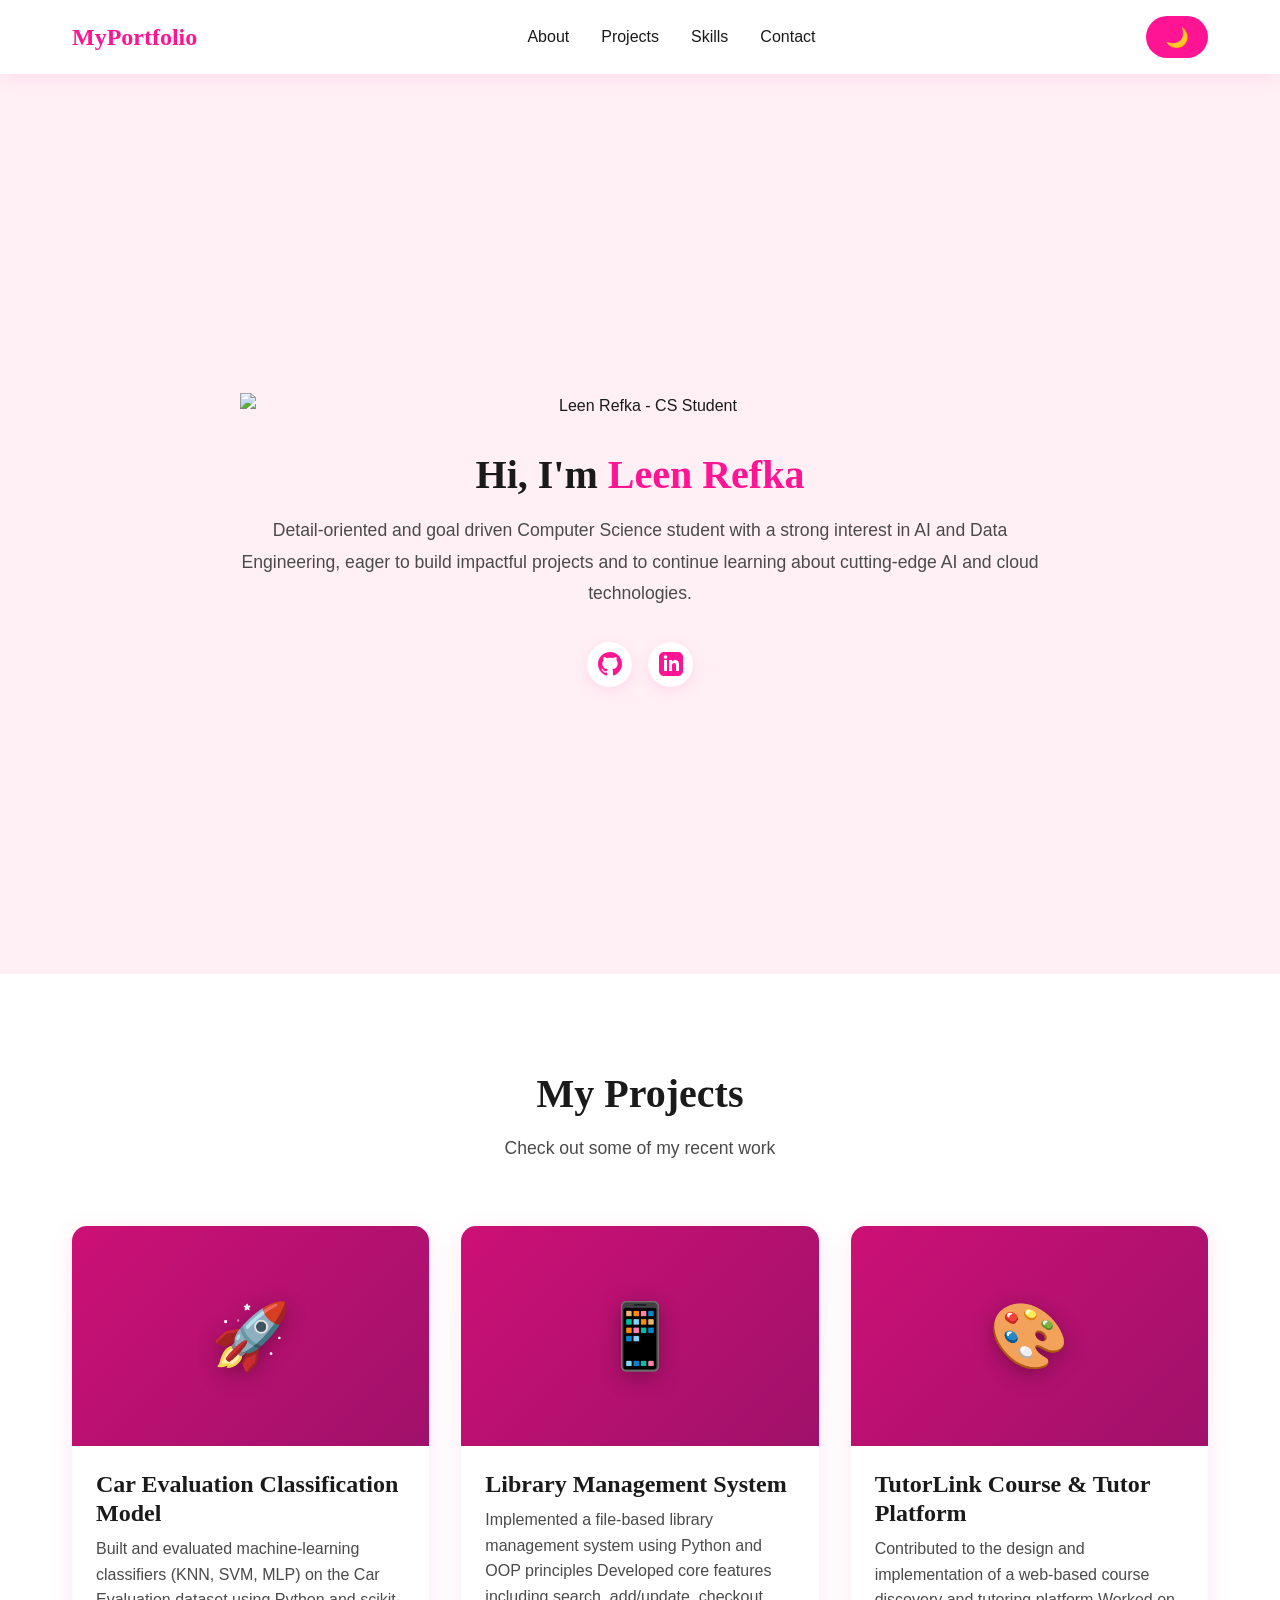
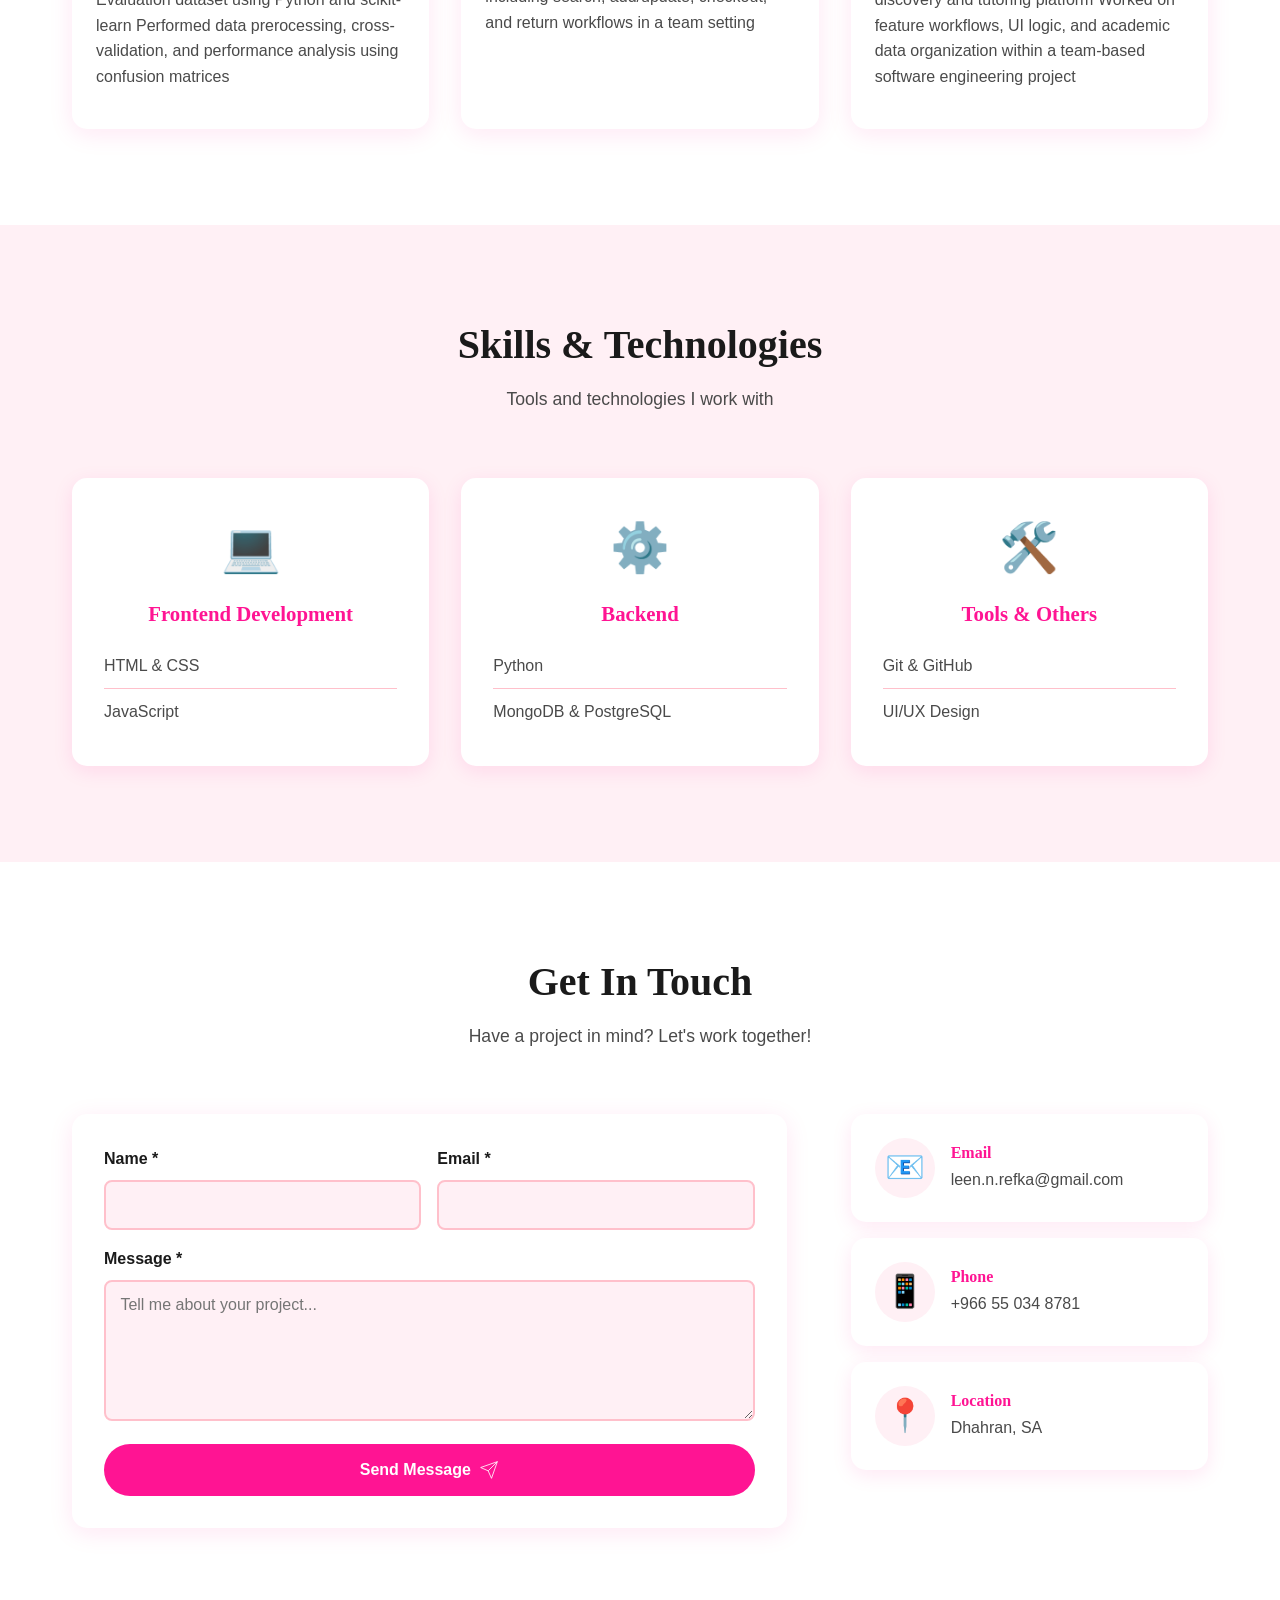
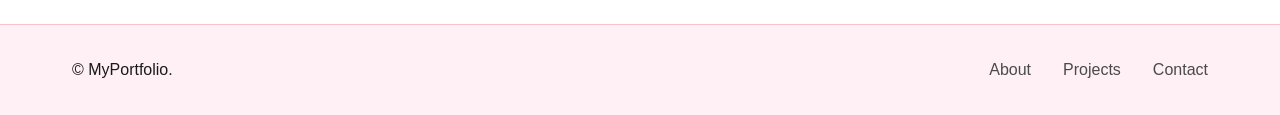
==== index.html @ e0dce0b4 "done" ====
<!DOCTYPE html>
<html lang="en">
<head>
    <meta charset="UTF-8">
    <meta name="viewport" content="width=device-width, initial-scale=1.0">
    <meta name="description" content="Professional Portfolio - Web Developer">
    <meta name="author" content="Your Name">
    <title>My Portfolio | Web Developer</title>
    <link rel="stylesheet" href="css/styles.css">
</head>
<body>
    <!-- Navigation Bar -->
    <nav class="navbar">
        <div class="container">
            <div class="logo">
                <a href="#home">MyPortfolio</a>
            </div>
            <ul class="nav-menu">
                <li><a href="#about" class="nav-link">About</a></li>
                <li><a href="#projects" class="nav-link">Projects</a></li>
                <li><a href="#skills" class="nav-link">Skills</a></li>
                <li><a href="#contact" class="nav-link">Contact</a></li>
            </ul>
            <button class="theme-toggle" id="themeToggle" aria-label="Toggle theme">
                <span class="theme-icon">🌙</span>
            </button>
        </div>
    </nav>

    <!-- About Me Section -->
    <section id="about" class="about-section">
        <div class="container">
            <div class="about-content">
                <div class="profile-image">
                    <img src="assets/images/profile.jpg" alt="Leen Refka - CS Student">
                </div>

                <h1 class="tagline">Hi, I'm <span class="highlight">Leen Refka</span></h1>
                <p class="intro">
                    Detail-oriented and goal driven Computer Science student with a strong interest in AI and Data
                    Engineering, eager to build impactful projects and to continue learning about cutting-edge AI
                    and cloud technologies. 
                </p>
                <div class="social-links">
                    <a href="#" class="social-icon" aria-label="GitHub">
                        <svg width="24" height="24" viewBox="0 0 24 24" fill="currentColor">
                            <path d="M12 0c-6.626 0-12 5.373-12 12 0 5.302 3.438 9.8 8.207 11.387.599.111.793-.261.793-.577v-2.234c-3.338.726-4.033-1.416-4.033-1.416-.546-1.387-1.333-1.756-1.333-1.756-1.089-.745.083-.729.083-.729 1.205.084 1.839 1.237 1.839 1.237 1.07 1.834 2.807 1.304 3.492.997.107-.775.418-1.305.762-1.604-2.665-.305-5.467-1.334-5.467-5.931 0-1.311.469-2.381 1.236-3.221-.124-.303-.535-1.524.117-3.176 0 0 1.008-.322 3.301 1.23.957-.266 1.983-.399 3.003-.404 1.02.005 2.047.138 3.006.404 2.291-1.552 3.297-1.23 3.297-1.23.653 1.653.242 2.874.118 3.176.77.84 1.235 1.911 1.235 3.221 0 4.609-2.807 5.624-5.479 5.921.43.372.823 1.102.823 2.222v3.293c0 .319.192.694.801.576 4.765-1.589 8.199-6.086 8.199-11.386 0-6.627-5.373-12-12-12z"/>
                        </svg>
                    </a>
                    <a href="#" class="social-icon" aria-label="LinkedIn">
                        <svg width="24" height="24" viewBox="0 0 24 24" fill="currentColor">
                            <path d="M19 0h-14c-2.761 0-5 2.239-5 5v14c0 2.761 2.239 5 5 5h14c2.762 0 5-2.239 5-5v-14c0-2.761-2.238-5-5-5zm-11 19h-3v-11h3v11zm-1.5-12.268c-.966 0-1.75-.79-1.75-1.764s.784-1.764 1.75-1.764 1.75.79 1.75 1.764-.783 1.764-1.75 1.764zm13.5 12.268h-3v-5.604c0-3.368-4-3.113-4 0v5.604h-3v-11h3v1.765c1.396-2.586 7-2.777 7 2.476v6.759z"/>
                        </svg>
                    </a>
                </div>
            </div>
        </div>
    </section>

    <!-- Projects Section -->
    <section id="projects" class="projects-section">
        <div class="container">
            <h2 class="section-title">My Projects</h2>
            <p class="section-subtitle">Check out some of my recent work</p>
            
            <div class="projects-grid">
                <!-- Project Card 1 -->
                <div class="project-card">
                    <div class="project-image">
                        <div class="image-overlay">
                            <span class="project-icon">🚀</span>
                        </div>
                    </div>
                    <div class="project-content">
                        <h3 class="project-title">Car Evaluation Classification Model</h3>
                        <p class="project-description">
                        Built and evaluated machine-learning classifiers (KNN, SVM, MLP) on the Car Evaluation dataset using Python 
                        and scikit-learn Performed data prerocessing, cross-validation, and performance analysis using confusion matrices                        </p>
                        
                    </div>
                </div>

                <!-- Project Card 2 -->
                <div class="project-card">
                    <div class="project-image">
                        <div class="image-overlay">
                            <span class="project-icon">📱</span>
                        </div>
                    </div>
                    <div class="project-content">
                        <h3 class="project-title">Library Management System </h3>
                        <p class="project-description">
                            Implemented a file-based library management system using Python and OOP principles
                            Developed core features including search, add/update, checkout, and return workflows in a team setting
                        </p>
                    
                    </div>
                </div>

                <!-- Project Card 3 -->
                <div class="project-card">
                    <div class="project-image">
                        <div class="image-overlay">
                            <span class="project-icon">🎨</span>
                        </div>
                    </div>
                    <div class="project-content">
                        <h3 class="project-title">TutorLink Course & Tutor Platform </h3>
                        <p class="project-description">
                        Contributed to the design and implementation of a web-based course discovery and tutoring platform
                        Worked on feature workflows, UI logic, and academic data organization within a team-based software engineering
                        project                        </p>
                    </div>
                </div>
            </div>
        </div>
    </section>

    <!-- Skills Section -->
    <section id="skills" class="skills-section">
        <div class="container">
            <h2 class="section-title">Skills & Technologies</h2>
            <p class="section-subtitle">Tools and technologies I work with</p>
            
            <div class="skills-grid">
                <div class="skill-category">
                    <div class="skill-icon">💻</div>
                    <h3>Frontend Development</h3>
                    <ul class="skill-list">
                        <li>HTML & CSS</li>
                        <li>JavaScript </li>
                    </ul>
                </div>

                <div class="skill-category">
                    <div class="skill-icon">⚙️</div>
                    <h3>Backend</h3>
                    <ul class="skill-list">
                        <li>Python</li>
                        <li>MongoDB & PostgreSQL</li>
                    </ul>
                </div>

                <div class="skill-category">
                    <div class="skill-icon">🛠️</div>
                    <h3>Tools & Others</h3>
                    <ul class="skill-list">
                        <li>Git & GitHub</li>
                        <li>UI/UX Design</li>
                    </ul>
                </div>
            </div>
        </div>
    </section>

    <!-- Contact Section -->
    <section id="contact" class="contact-section">
        <div class="container">
            <h2 class="section-title">Get In Touch</h2>
            <p class="section-subtitle">Have a project in mind? Let's work together!</p>
            
            <div class="contact-content">
                <form class="contact-form" id="contactForm">
                    <div class="form-row">
                        <div class="form-group">
                            <label for="name">Name *</label>
                            <input 
                                type="text" 
                                id="name" 
                                name="name" 
                                required 
                            >
                        </div>

                        <div class="form-group">
                            <label for="email">Email *</label>
                            <input 
                                type="email" 
                                id="email" 
                                name="email" 
                                required 
                            >
                        </div>
                    </div>

                    <div class="form-group">
                        <label for="message">Message *</label>
                        <textarea 
                            id="message" 
                            name="message" 
                            required 
                            rows="6"
                            placeholder="Tell me about your project..."
                        ></textarea>
                    </div>

                    <button type="submit" class="submit-btn">
                        <span>Send Message</span>
                        <svg width="20" height="20" viewBox="0 0 24 24" fill="none" stroke="currentColor">
                            <line x1="22" y1="2" x2="11" y2="13"></line>
                            <polygon points="22 2 15 22 11 13 2 9 22 2"></polygon>
                        </svg>
                    </button>
                    
                    <div class="form-message" id="formMessage"></div>
                </form>

                <div class="contact-info">
                    <div class="info-item">
                        <div class="info-icon">📧</div>
                        <div class="info-content">
                            <h4>Email</h4>
                            <p>leen.n.refka@gmail.com</p>
                        </div>
                    </div>
                    <div class="info-item">
                        <div class="info-icon">📱</div>
                        <div class="info-content">
                            <h4>Phone</h4>
                            <p>+966 55 034 8781</p>
                        </div>
                    </div>
                    <div class="info-item">
                        <div class="info-icon">📍</div>
                        <div class="info-content">
                            <h4>Location</h4>
                            <p>Dhahran, SA</p>
                        </div>
                    </div>
                </div>
            </div>
        </div>
    </section>

    <!-- Footer -->
    <footer class="footer">
        <div class="container">
            <div class="footer-content">
                <p>&copy;  MyPortfolio.</p>
                <div class="footer-links">
                    <a href="#about">About</a>
                    <a href="#projects">Projects</a>
                    <a href="#contact">Contact</a>
                </div>
            </div>
        </div>
    </footer>

    <script src="js/script.js"></script>
</body>
</html>
---- css/styles.css ----
/* =========================
   CSS VARIABLES (PINK & BLACK THEME)
   ========================= */
:root {
    /* Light Theme Colors */
    --bg-primary: #ffffff;
    --bg-secondary: #fff0f5;
    --bg-card: #ffffff;
    --text-primary: #1a1a1a;
    --text-secondary: #4a4a4a;
    --accent: #ff1493;
    --accent-hover: #ff69b4;
    --accent-light: #ffb6d9;
    --border: #ffc0cb;
    --shadow: rgba(255, 20, 147, 0.1);
    --shadow-hover: rgba(255, 20, 147, 0.2);
    
    /* Layout */
    --max-width: 1200px;
    --spacing-xs: 0.5rem;
    --spacing-sm: 1rem;
    --spacing-md: 2rem;
    --spacing-lg: 4rem;
    --spacing-xl: 6rem;
    
    /* Typography */
    --font-body: -apple-system, BlinkMacSystemFont, 'Segoe UI', Roboto, Oxygen, Ubuntu, Cantarell, sans-serif;
    --font-heading: 'Georgia', serif;
}

[data-theme="dark"] {
    /* Dark Theme Colors */
    --bg-primary: #0a0a0a;
    --bg-secondary: #1a1a1a;
    --bg-card: #1f1f1f;
    --text-primary: #ffffff;
    --text-secondary: #ffc0cb;
    --accent: #ff69b4;
    --accent-hover: #ff1493;
    --accent-light: #ff69b4;
    --border: #ff1493;
    --shadow: rgba(255, 105, 180, 0.2);
    --shadow-hover: rgba(255, 105, 180, 0.3);
}

/* =========================
   RESET & BASE STYLES
   ========================= */
*, *::before, *::after {
    margin: 0;
    padding: 0;
    box-sizing: border-box;
}

html {
    scroll-behavior: smooth;
    font-size: 16px;
}

body {
    font-family: var(--font-body);
    line-height: 1.6;
    color: var(--text-primary);
    background-color: var(--bg-primary);
    transition: background-color 0.3s ease, color 0.3s ease;
    overflow-x: hidden;
}

h1, h2, h3, h4, h5, h6 {
    font-family: var(--font-heading);
    line-height: 1.2;
    margin-bottom: var(--spacing-sm);
}

a {
    text-decoration: none;
    color: inherit;
    transition: color 0.3s ease;
}

img {
    max-width: 100%;
    height: auto;
    display: block;
}

ul {
    list-style: none;
}

button {
    cursor: pointer;
    border: none;
    outline: none;
    font-family: inherit;
}

/* =========================
   UTILITY CLASSES
   ========================= */
.container {
    max-width: var(--max-width);
    margin: 0 auto;
    padding: 0 var(--spacing-md);
}

.highlight {
    color: var(--accent);
    position: relative;
    display: inline-block;
}

/* =========================
   NAVIGATION BAR
   ========================= */
.navbar {
    background: var(--bg-card);
    padding: 1rem 0;
    position: sticky;
    top: 0;
    z-index: 1000;
    box-shadow: 0 2px 20px var(--shadow);
    transition: all 0.3s ease;
}

.navbar .container {
    display: flex;
    justify-content: space-between;
    align-items: center;
}

.logo a {
    font-size: 1.5rem;
    font-weight: bold;
    color: var(--accent);
    font-family: var(--font-heading);
}

.nav-menu {
    display: flex;
    gap: var(--spacing-md);
    align-items: center;
}

.nav-link {
    color: var(--text-primary);
    font-weight: 500;
    position: relative;
    padding: 0.5rem 0;
}

.nav-link::after {
    content: '';
    position: absolute;
    bottom: 0;
    left: 0;
    width: 0;
    height: 2px;
    background: var(--accent);
    transition: width 0.3s ease;
}

.nav-link:hover::after,
.nav-link:focus::after {
    width: 100%;
}

.theme-toggle {
    background: var(--accent);
    color: white;
    border: none;
    padding: 0.6rem 1.2rem;
    border-radius: 50px;
    font-size: 1rem;
    transition: all 0.3s ease;
    display: flex;
    align-items: center;
    gap: 0.5rem;
}

.theme-toggle:hover {
    background: var(--accent-hover);
    transform: scale(1.05);
}

.theme-icon {
    font-size: 1.2rem;
}

/* =========================
   ABOUT SECTION
   ========================= */
.about-section {
    background: var(--bg-secondary);
    padding: var(--spacing-xl) 0;
    min-height: 100vh;
    display: flex;
    align-items: center;
}

.about-content {
    text-align: center;
    max-width: 800px;
    margin: 0 auto;
}


.profile-image {
    margin: var(--spacing-md) auto;
}

.image-placeholder {
    width: 180px;
    height: 180px;
    border-radius: 50%;
    background: linear-gradient(135deg, #ff1493 0%, #ff69b4 100%);
    display: flex;
    align-items: center;
    justify-content: center;
    font-size: 5rem;
    color: white;
    margin: 0 auto;
    box-shadow: 0 10px 40px var(--shadow);
    transition: transform 0.3s ease;
}

.image-placeholder:hover {
    transform: scale(1.05) rotate(5deg);
}

.tagline {
    font-size: 2.5rem;
    margin-bottom: var(--spacing-sm);
}

.intro {
    font-size: 1.1rem;
    color: var(--text-secondary);
    line-height: 1.8;
    margin-bottom: var(--spacing-md);
}

.social-links {
    display: flex;
    gap: var(--spacing-sm);
    justify-content: center;
    margin-top: var(--spacing-md);
}

.social-icon {
    width: 45px;
    height: 45px;
    border-radius: 50%;
    background: var(--bg-card);
    display: flex;
    align-items: center;
    justify-content: center;
    color: var(--accent);
    transition: all 0.3s ease;
    box-shadow: 0 4px 15px var(--shadow);
}

.social-icon:hover {
    background: var(--accent);
    color: white;
    transform: translateY(-5px);
    box-shadow: 0 8px 25px var(--shadow-hover);
}

/* =========================
   PROJECTS SECTION
   ========================= */
.projects-section {
    padding: var(--spacing-xl) 0;
    background: var(--bg-primary);
}

.section-title {
    font-size: 2.5rem;
    text-align: center;
    margin-bottom: var(--spacing-sm);
    color: var(--text-primary);
}

.section-subtitle {
    text-align: center;
    color: var(--text-secondary);
    margin-bottom: var(--spacing-lg);
    font-size: 1.1rem;
}

.projects-grid {
    display: grid;
    grid-template-columns: repeat(auto-fit, minmax(320px, 1fr));
    gap: var(--spacing-md);
    margin-top: var(--spacing-md);
}

.project-card {
    background: var(--bg-card);
    border-radius: 15px;
    overflow: hidden;
    box-shadow: 0 5px 25px var(--shadow);
    transition: all 0.3s ease;
}

.project-card:hover {
    transform: translateY(-10px);
    box-shadow: 0 15px 40px var(--shadow-hover);
}

.project-image {
    width: 100%;
    height: 220px;
    background: linear-gradient(135deg, #ff1493 0%, #c71585 100%);
    position: relative;
    overflow: hidden;
}

.image-overlay {
    position: absolute;
    inset: 0;
    display: flex;
    align-items: center;
    justify-content: center;
    background: rgba(0, 0, 0, 0.2);
    transition: background 0.3s ease;
}

.project-card:hover .image-overlay {
    background: rgba(0, 0, 0, 0.4);
}

.project-icon {
    font-size: 4rem;
    filter: drop-shadow(0 5px 10px rgba(0, 0, 0, 0.3));
}

.project-content {
    padding: 1.5rem;
}

.project-title {
    font-size: 1.5rem;
    margin-bottom: 0.5rem;
    color: var(--text-primary);
}

.project-description {
    color: var(--text-secondary);
    margin-bottom: var(--spacing-sm);
    line-height: 1.6;
}

.project-tags {
    display: flex;
    flex-wrap: wrap;
    gap: 0.5rem;
    margin-bottom: var(--spacing-sm);
}

.tag {
    background: var(--bg-secondary);
    color: var(--accent);
    padding: 0.3rem 0.8rem;
    border-radius: 20px;
    font-size: 0.85rem;
    font-weight: 600;
    border: 1px solid var(--border);
}

.project-links {
    display: flex;
    gap: var(--spacing-sm);
    margin-top: var(--spacing-sm);
}

.project-link {
    display: flex;
    align-items: center;
    gap: 0.5rem;
    color: var(--accent);
    font-weight: 600;
    transition: all 0.3s ease;
}

.project-link:hover {
    color: var(--accent-hover);
    transform: translateX(5px);
}

/* =========================
   SKILLS SECTION
   ========================= */
.skills-section {
    padding: var(--spacing-xl) 0;
    background: var(--bg-secondary);
}

.skills-grid {
    display: grid;
    grid-template-columns: repeat(auto-fit, minmax(280px, 1fr));
    gap: var(--spacing-md);
    margin-top: var(--spacing-md);
}

.skill-category {
    background: var(--bg-card);
    padding: var(--spacing-md);
    border-radius: 15px;
    box-shadow: 0 5px 20px var(--shadow);
    transition: all 0.3s ease;
    text-align: center;
}

.skill-category:hover {
    transform: translateY(-5px);
    box-shadow: 0 10px 30px var(--shadow-hover);
}

.skill-icon {
    font-size: 3rem;
    margin-bottom: var(--spacing-sm);
}

.skill-category h3 {
    color: var(--accent);
    margin-bottom: var(--spacing-sm);
    font-size: 1.3rem;
}

.skill-list {
    list-style: none;
    text-align: left;
}

.skill-list li {
    padding: 0.6rem 0;
    color: var(--text-secondary);
    border-bottom: 1px solid var(--border);
    transition: all 0.3s ease;
}

.skill-list li:hover {
    color: var(--accent);
    padding-left: 0.5rem;
}

.skill-list li:last-child {
    border-bottom: none;
}

/* =========================
   CONTACT SECTION
   ========================= */
.contact-section {
    padding: var(--spacing-xl) 0;
    background: var(--bg-primary);
}

.contact-content {
    display: grid;
    grid-template-columns: 2fr 1fr;
    gap: var(--spacing-lg);
    margin-top: var(--spacing-md);
}

.contact-form {
    background: var(--bg-card);
    padding: var(--spacing-md);
    border-radius: 15px;
    box-shadow: 0 5px 25px var(--shadow);
}

.form-row {
    display: grid;
    grid-template-columns: 1fr 1fr;
    gap: var(--spacing-sm);
}

.form-group {
    margin-bottom: var(--spacing-sm);
}

.form-group label {
    display: block;
    margin-bottom: 0.5rem;
    color: var(--text-primary);
    font-weight: 600;
}

.form-group input,
.form-group textarea {
    width: 100%;
    padding: 0.9rem;
    border: 2px solid var(--border);
    border-radius: 8px;
    font-size: 1rem;
    background: var(--bg-secondary);
    color: var(--text-primary);
    transition: all 0.3s ease;
    font-family: inherit;
}

.form-group input:focus,
.form-group textarea:focus {
    outline: none;
    border-color: var(--accent);
    background: var(--bg-card);
    transform: scale(1.01);
}

.form-group textarea {
    resize: vertical;
    min-height: 120px;
}

.submit-btn {
    background: var(--accent);
    color: white;
    padding: 1rem 2rem;
    font-size: 1rem;
    font-weight: 600;
    border-radius: 50px;
    width: 100%;
    display: flex;
    align-items: center;
    justify-content: center;
    gap: 0.5rem;
    transition: all 0.3s ease;
    margin-top: var(--spacing-sm);
}

.submit-btn:hover {
    background: var(--accent-hover);
    transform: translateY(-2px);
    box-shadow: 0 8px 25px var(--shadow-hover);
}

.form-message {
    margin-top: var(--spacing-sm);
    padding: 1rem;
    border-radius: 8px;
    text-align: center;
    display: none;
}

.form-message.success {
    background: #ffe4f1;
    color: #c71585;
    border: 2px solid #ff69b4;
    display: block;
}

.contact-info {
    display: flex;
    flex-direction: column;
    gap: var(--spacing-sm);
}

.info-item {
    background: var(--bg-card);
    padding: 1.5rem;
    border-radius: 15px;
    box-shadow: 0 5px 20px var(--shadow);
    display: flex;
    align-items: center;
    gap: var(--spacing-sm);
    transition: all 0.3s ease;
}

.info-item:hover {
    transform: translateX(10px);
    box-shadow: 0 8px 30px var(--shadow-hover);
}

.info-icon {
    font-size: 2rem;
    width: 60px;
    height: 60px;
    background: var(--bg-secondary);
    border-radius: 50%;
    display: flex;
    align-items: center;
    justify-content: center;
}

.info-content h4 {
    color: var(--accent);
    margin-bottom: 0.3rem;
}

.info-content p {
    color: var(--text-secondary);
}

/* =========================
   FOOTER
   ========================= */
.footer {
    background: var(--bg-secondary);
    padding: var(--spacing-md) 0;
    text-align: center;
    border-top: 1px solid var(--border);
}

.footer-content {
    display: flex;
    justify-content: space-between;
    align-items: center;
    flex-wrap: wrap;
    gap: var(--spacing-sm);
}

.footer-links {
    display: flex;
    gap: var(--spacing-md);
}

.footer-links a {
    color: var(--text-secondary);
    transition: color 0.3s ease;
}

.footer-links a:hover {
    color: var(--accent);
}


/* =========================
   RESPONSIVE DESIGN
   ========================= */
@media (max-width: 968px) {
    .contact-content {
        grid-template-columns: 1fr;
    }
    
    .contact-info {
        order: -1;
    }
}

@media (max-width: 768px) {
    :root {
        --spacing-xl: 4rem;
        --spacing-lg: 3rem;
    }
    
    .navbar .container {
        flex-wrap: wrap;
    }
    
    .nav-menu {
        order: 3;
        width: 100%;
        justify-content: center;
        margin-top: var(--spacing-sm);
        gap: var(--spacing-sm);
    }
    
    .tagline {
        font-size: 2rem;
    }
    
    .section-title {
        font-size: 2rem;
    }
    
    .projects-grid {
        grid-template-columns: 1fr;
    }
    
    .skills-grid {
        grid-template-columns: 1fr;
    }
    
    .form-row {
        grid-template-columns: 1fr;
    }
    
    .footer-content {
        flex-direction: column;
        text-align: center;
    }
}

@media (max-width: 480px) {
    html {
        font-size: 14px;
    }
    
    .navbar {
        padding: 0.5rem 0;
    }
    
    .logo a {
        font-size: 1.2rem;
    }
    
    .nav-menu {
        gap: 0.5rem;
        font-size: 0.9rem;
    }
    
    .theme-toggle {
        padding: 0.5rem 1rem;
    }
    
    .about-section {
        padding: 3rem 0;
    }
    
    .tagline {
        font-size: 1.5rem;
    }
    
    .image-placeholder {
        width: 140px;
        height: 140px;
        font-size: 4rem;
    }
    
    .section-title {
        font-size: 1.8rem;
    }
}
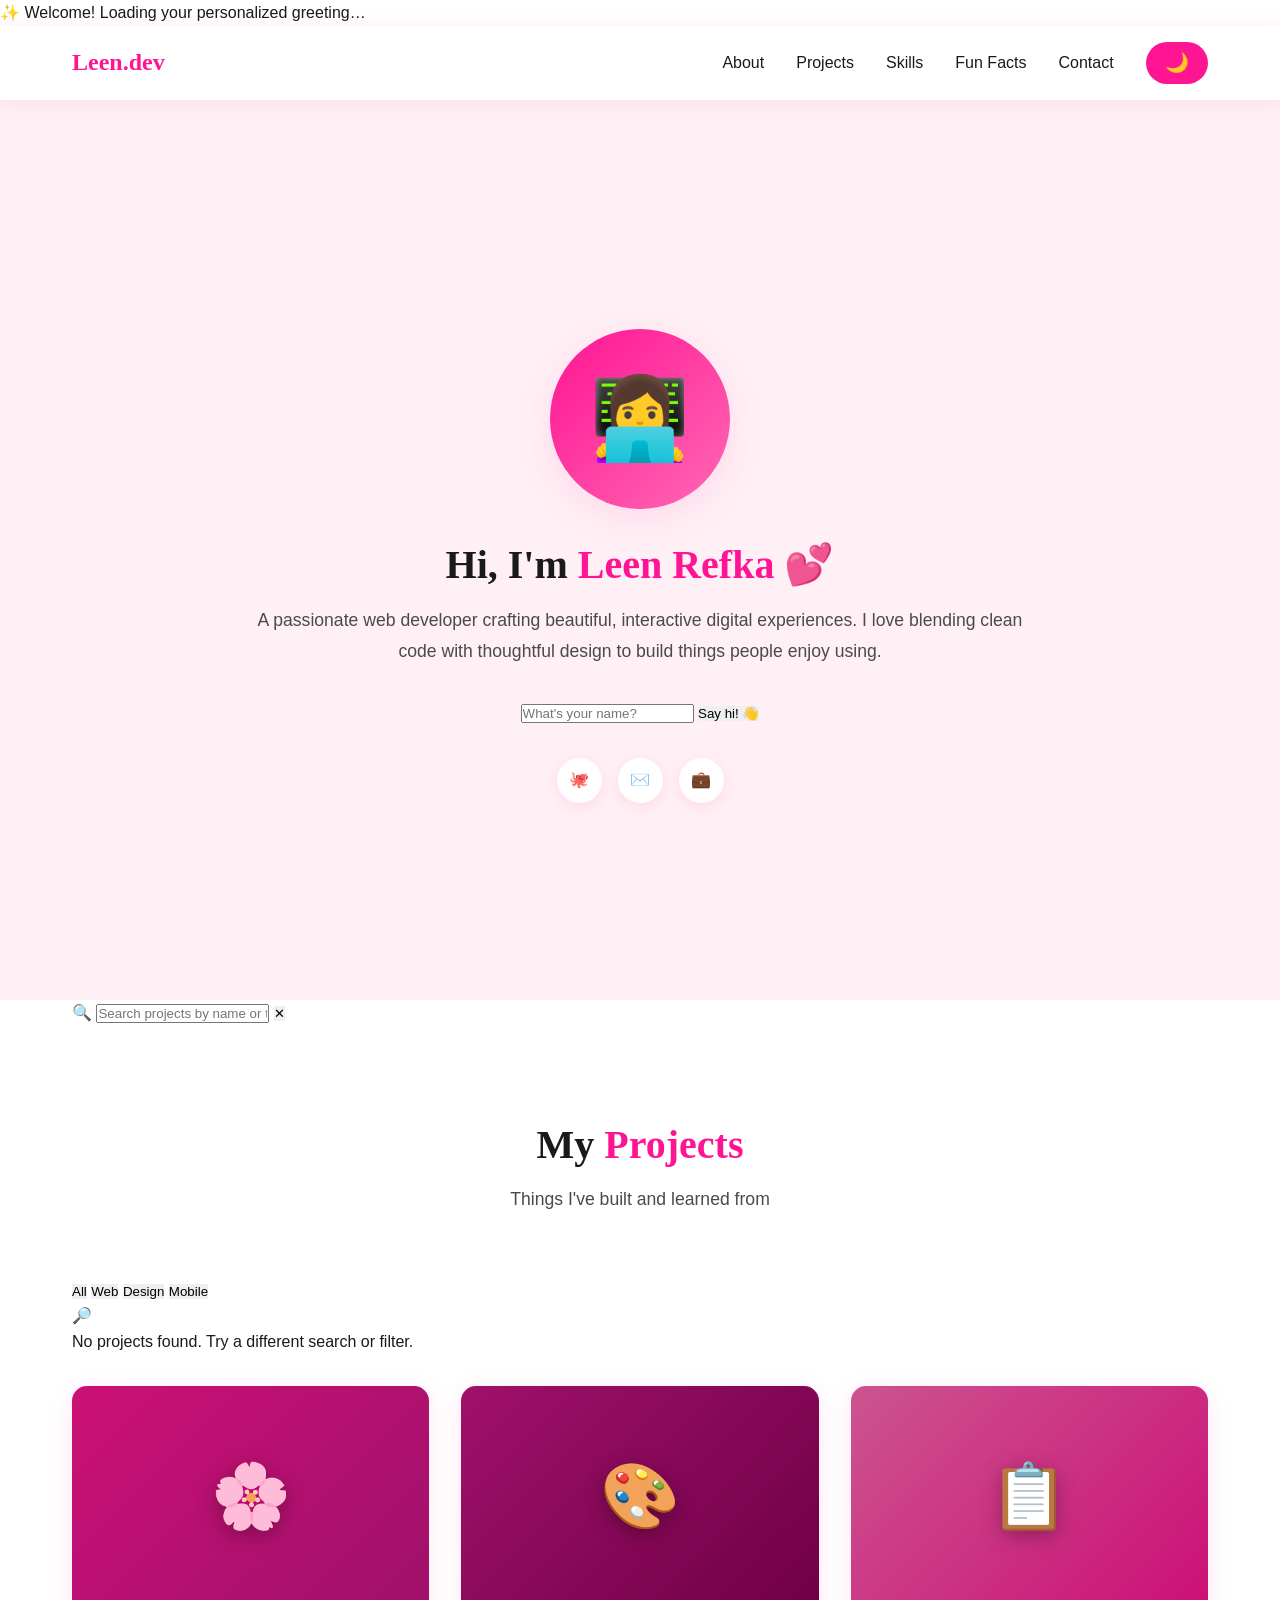
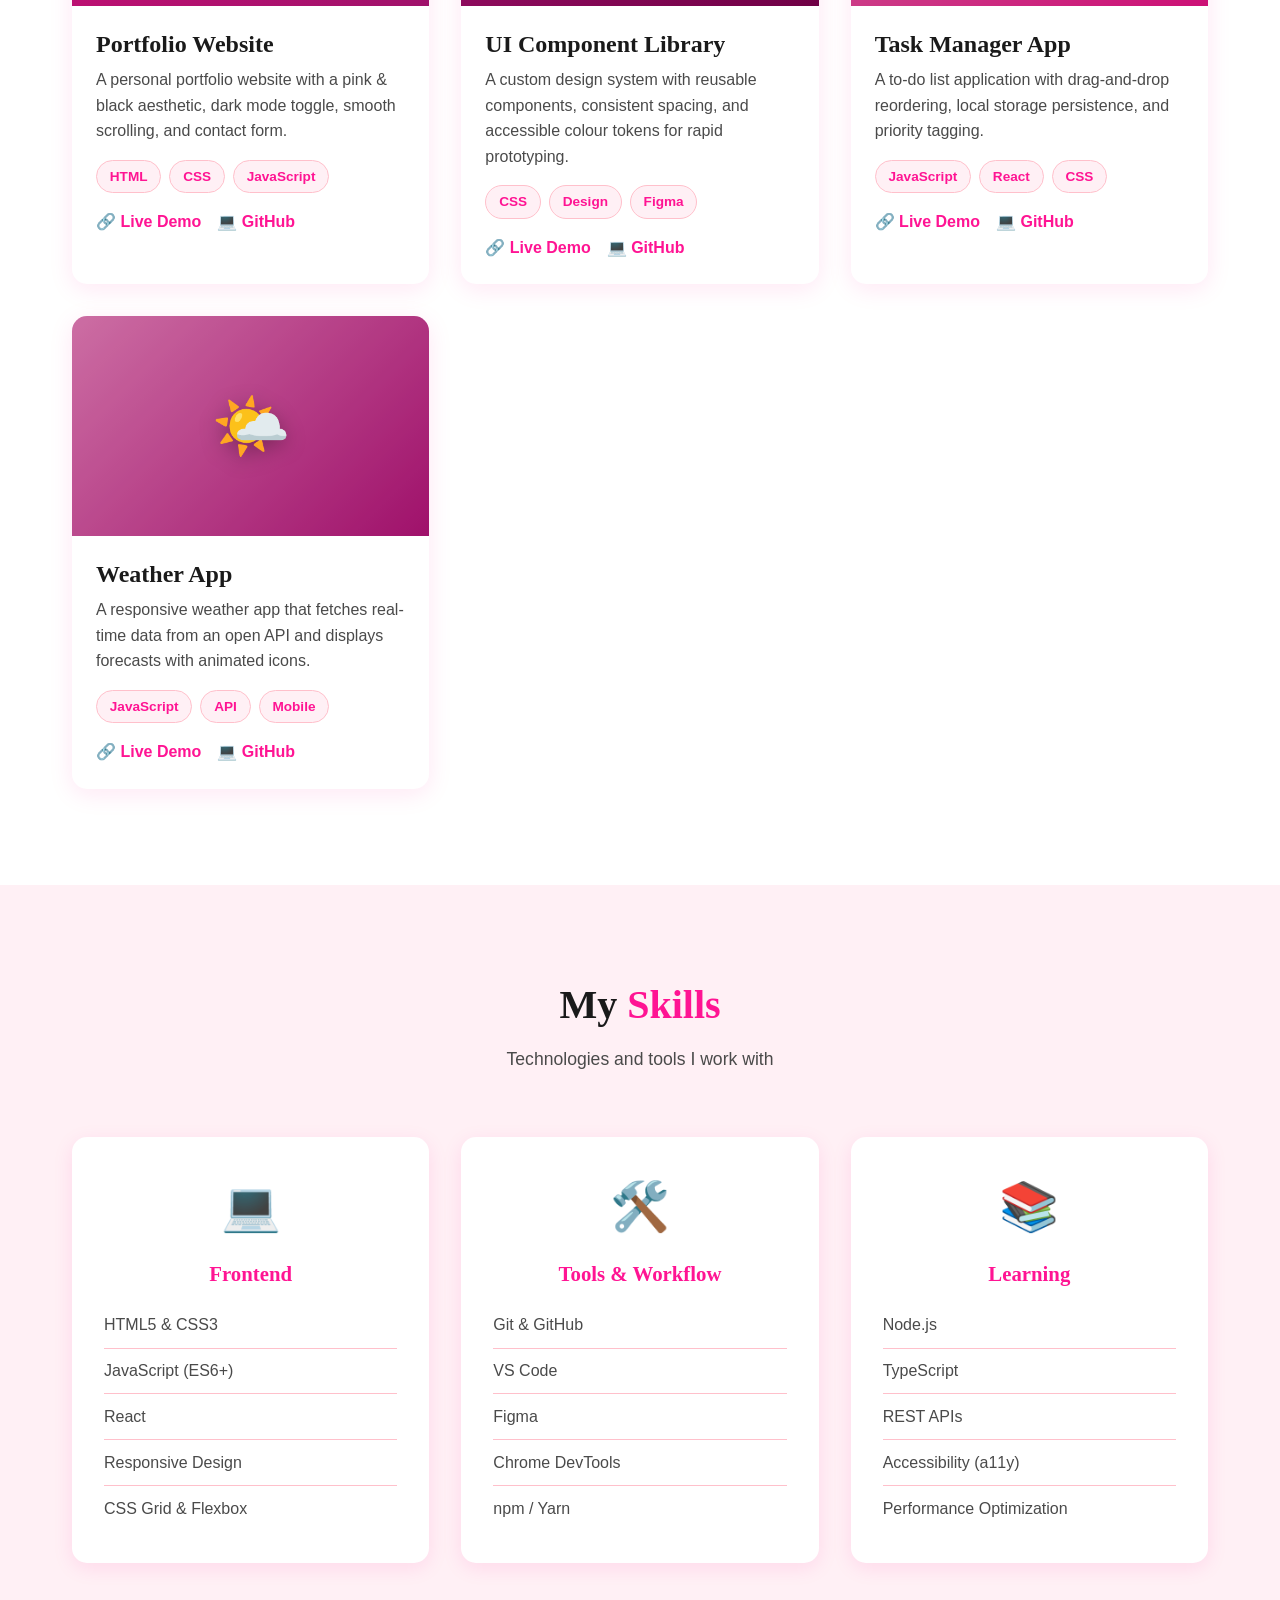
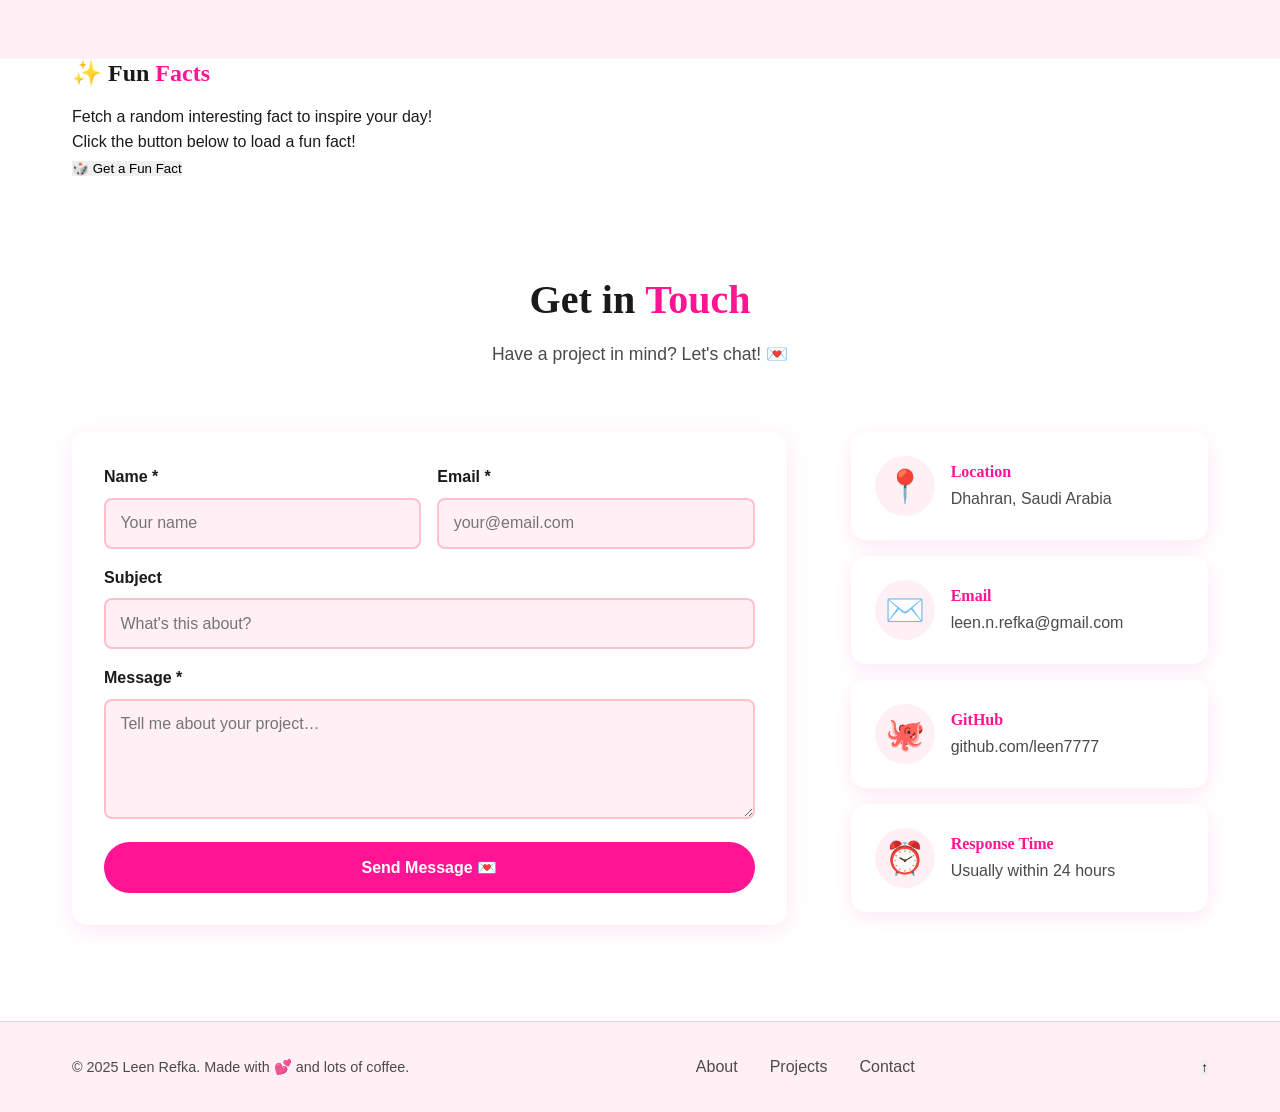
==== commit a4dcb95e: "Set up basic HTML structure" ====
--- a/index.html
+++ b/index.html
@@ -1,251 +1,315 @@
 <!DOCTYPE html>
-<html lang="en">
+<html lang="en" data-theme="light">
 <head>
     <meta charset="UTF-8">
     <meta name="viewport" content="width=device-width, initial-scale=1.0">
-    <meta name="description" content="Professional Portfolio - Web Developer">
-    <meta name="author" content="Your Name">
-    <title>My Portfolio | Web Developer</title>
+    <title>Leen Refka | Portfolio</title>
+    <link rel="preconnect" href="https://fonts.googleapis.com">
+    <link rel="preconnect" href="https://fonts.gstatic.com" crossorigin>
+    <link href="https://fonts.googleapis.com/css2?family=Cormorant+Garamond:ital,wght@0,300;0,400;0,600;1,300;1,400&family=DM+Sans:wght@300;400;500;600&display=swap" rel="stylesheet">
     <link rel="stylesheet" href="css/styles.css">
 </head>
 <body>
-    <!-- Navigation Bar -->
+ 
+    <!-- Greeting Banner -->
+    <div id="greetingBanner">✨ Welcome! Loading your personalized greeting…</div>
+ 
+    <!-- Navigation -->
     <nav class="navbar">
         <div class="container">
-            <div class="logo">
-                <a href="#home">MyPortfolio</a>
-            </div>
+            <div class="logo"><a href="#about">Leen.dev</a></div>
             <ul class="nav-menu">
                 <li><a href="#about" class="nav-link">About</a></li>
                 <li><a href="#projects" class="nav-link">Projects</a></li>
                 <li><a href="#skills" class="nav-link">Skills</a></li>
+                <li><a href="#facts" class="nav-link">Fun Facts</a></li>
                 <li><a href="#contact" class="nav-link">Contact</a></li>
+                <li>
+                    <button class="theme-toggle" id="themeToggle" aria-label="Toggle theme">
+                        <span class="theme-icon">🌙</span>
+                    </button>
+                </li>
             </ul>
-            <button class="theme-toggle" id="themeToggle" aria-label="Toggle theme">
-                <span class="theme-icon">🌙</span>
-            </button>
         </div>
     </nav>
-
-    <!-- About Me Section -->
+ 
+    <!-- ABOUT -->
     <section id="about" class="about-section">
         <div class="container">
             <div class="about-content">
                 <div class="profile-image">
-                    <img src="assets/images/profile.jpg" alt="Leen Refka - CS Student">
-                </div>
-
-                <h1 class="tagline">Hi, I'm <span class="highlight">Leen Refka</span></h1>
+                    <div class="image-placeholder">👩‍💻</div>
+                </div>
+                <h1 class="tagline">Hi, I'm <span class="highlight">Leen Refka</span> 💕</h1>
                 <p class="intro">
-                    Detail-oriented and goal driven Computer Science student with a strong interest in AI and Data
-                    Engineering, eager to build impactful projects and to continue learning about cutting-edge AI
-                    and cloud technologies. 
+                    A passionate web developer crafting beautiful, interactive digital experiences.
+                    I love blending clean code with thoughtful design to build things people enjoy using.
                 </p>
+ 
+                <!-- Dynamic Personalised Greeting -->
+                <div class="name-input-wrap">
+                    <input type="text" id="visitorName" placeholder="What's your name?" maxlength="30" aria-label="Enter your name for a personalized greeting" />
+                    <button id="greetBtn">Say hi! 👋</button>
+                </div>
+ 
                 <div class="social-links">
-                    <a href="#" class="social-icon" aria-label="GitHub">
-                        <svg width="24" height="24" viewBox="0 0 24 24" fill="currentColor">
-                            <path d="M12 0c-6.626 0-12 5.373-12 12 0 5.302 3.438 9.8 8.207 11.387.599.111.793-.261.793-.577v-2.234c-3.338.726-4.033-1.416-4.033-1.416-.546-1.387-1.333-1.756-1.333-1.756-1.089-.745.083-.729.083-.729 1.205.084 1.839 1.237 1.839 1.237 1.07 1.834 2.807 1.304 3.492.997.107-.775.418-1.305.762-1.604-2.665-.305-5.467-1.334-5.467-5.931 0-1.311.469-2.381 1.236-3.221-.124-.303-.535-1.524.117-3.176 0 0 1.008-.322 3.301 1.23.957-.266 1.983-.399 3.003-.404 1.02.005 2.047.138 3.006.404 2.291-1.552 3.297-1.23 3.297-1.23.653 1.653.242 2.874.118 3.176.77.84 1.235 1.911 1.235 3.221 0 4.609-2.807 5.624-5.479 5.921.43.372.823 1.102.823 2.222v3.293c0 .319.192.694.801.576 4.765-1.589 8.199-6.086 8.199-11.386 0-6.627-5.373-12-12-12z"/>
-                        </svg>
-                    </a>
-                    <a href="#" class="social-icon" aria-label="LinkedIn">
-                        <svg width="24" height="24" viewBox="0 0 24 24" fill="currentColor">
-                            <path d="M19 0h-14c-2.761 0-5 2.239-5 5v14c0 2.761 2.239 5 5 5h14c2.762 0 5-2.239 5-5v-14c0-2.761-2.238-5-5-5zm-11 19h-3v-11h3v11zm-1.5-12.268c-.966 0-1.75-.79-1.75-1.764s.784-1.764 1.75-1.764 1.75.79 1.75 1.764-.783 1.764-1.75 1.764zm13.5 12.268h-3v-5.604c0-3.368-4-3.113-4 0v5.604h-3v-11h3v1.765c1.396-2.586 7-2.777 7 2.476v6.759z"/>
-                        </svg>
-                    </a>
-                </div>
-            </div>
-        </div>
-    </section>
-
-    <!-- Projects Section -->
+                    <a href="https://github.com/leen7777" class="social-icon" title="GitHub" target="_blank" rel="noopener">🐙</a>
+                    <a href="mailto:leen.n.refka@gmail.com" class="social-icon" title="Email">✉️</a>
+                    <a href="https://linkedin.com" class="social-icon" title="LinkedIn" target="_blank" rel="noopener">💼</a>
+                </div>
+            </div>
+        </div>
+    </section>
+ 
+    <!-- SEARCH BAR -->
+    <div class="search-section">
+        <div class="container">
+            <div class="search-wrap">
+                <span>🔍</span>
+                <input type="text" id="projectSearch" placeholder="Search projects by name or technology…" aria-label="Search projects" />
+                <button id="searchClear" aria-label="Clear search" title="Clear">✕</button>
+            </div>
+        </div>
+    </div>
+ 
+    <!-- PROJECTS -->
     <section id="projects" class="projects-section">
         <div class="container">
-            <h2 class="section-title">My Projects</h2>
-            <p class="section-subtitle">Check out some of my recent work</p>
-            
-            <div class="projects-grid">
-                <!-- Project Card 1 -->
-                <div class="project-card">
-                    <div class="project-image">
-                        <div class="image-overlay">
-                            <span class="project-icon">🚀</span>
-                        </div>
+            <div class="section-header">
+                <h2 class="section-title reveal">My <span class="highlight">Projects</span></h2>
+                <p class="section-subtitle reveal">Things I've built and learned from</p>
+ 
+                <!-- Filter Tabs -->
+                <div class="filter-tabs reveal" role="group" aria-label="Filter projects by category">
+                    <button class="filter-tab active" data-filter="all">All</button>
+                    <button class="filter-tab" data-filter="web">Web</button>
+                    <button class="filter-tab" data-filter="design">Design</button>
+                    <button class="filter-tab" data-filter="mobile">Mobile</button>
+                </div>
+            </div>
+ 
+            <div id="emptyState">
+                <div class="empty-icon">🔎</div>
+                <p>No projects found. Try a different search or filter.</p>
+            </div>
+ 
+            <div class="projects-grid" id="projectsGrid">
+ 
+                <article class="project-card reveal" data-category="web" data-title="Portfolio Website" data-tags="html css javascript">
+                    <div class="project-image" style="background: linear-gradient(135deg, #ff1493 0%, #c71585 100%);">
+                        <div class="image-overlay"><span class="project-icon">🌸</span></div>
                     </div>
                     <div class="project-content">
-                        <h3 class="project-title">Car Evaluation Classification Model</h3>
-                        <p class="project-description">
-                        Built and evaluated machine-learning classifiers (KNN, SVM, MLP) on the Car Evaluation dataset using Python 
-                        and scikit-learn Performed data prerocessing, cross-validation, and performance analysis using confusion matrices                        </p>
-                        
-                    </div>
-                </div>
-
-                <!-- Project Card 2 -->
-                <div class="project-card">
-                    <div class="project-image">
-                        <div class="image-overlay">
-                            <span class="project-icon">📱</span>
-                        </div>
+                        <h3 class="project-title">Portfolio Website</h3>
+                        <p class="project-description">A personal portfolio website with a pink & black aesthetic, dark mode toggle, smooth scrolling, and contact form.</p>
+                        <div class="project-tags">
+                            <span class="tag">HTML</span><span class="tag">CSS</span><span class="tag">JavaScript</span>
+                        </div>
+                        <div class="project-links">
+                            <a href="https://leen7777.github.io/202359170-leenrefka-assignment1/" class="project-link" target="_blank" rel="noopener">🔗 Live Demo</a>
+                            <a href="https://github.com/leen7777" class="project-link" target="_blank" rel="noopener">💻 GitHub</a>
+                        </div>
+                    </div>
+                </article>
+ 
+                <article class="project-card reveal" data-category="design" data-title="UI Component Library" data-tags="css design figma">
+                    <div class="project-image" style="background: linear-gradient(135deg, #c71585 0%, #8b0057 100%);">
+                        <div class="image-overlay"><span class="project-icon">🎨</span></div>
                     </div>
                     <div class="project-content">
-                        <h3 class="project-title">Library Management System </h3>
-                        <p class="project-description">
-                            Implemented a file-based library management system using Python and OOP principles
-                            Developed core features including search, add/update, checkout, and return workflows in a team setting
-                        </p>
-                    
-                    </div>
-                </div>
-
-                <!-- Project Card 3 -->
-                <div class="project-card">
-                    <div class="project-image">
-                        <div class="image-overlay">
-                            <span class="project-icon">🎨</span>
-                        </div>
+                        <h3 class="project-title">UI Component Library</h3>
+                        <p class="project-description">A custom design system with reusable components, consistent spacing, and accessible colour tokens for rapid prototyping.</p>
+                        <div class="project-tags">
+                            <span class="tag">CSS</span><span class="tag">Design</span><span class="tag">Figma</span>
+                        </div>
+                        <div class="project-links">
+                            <a href="#" class="project-link">🔗 Live Demo</a>
+                            <a href="#" class="project-link">💻 GitHub</a>
+                        </div>
+                    </div>
+                </article>
+ 
+                <article class="project-card reveal" data-category="web" data-title="Task Manager App" data-tags="javascript react html css">
+                    <div class="project-image" style="background: linear-gradient(135deg, #ff69b4 0%, #ff1493 100%);">
+                        <div class="image-overlay"><span class="project-icon">📋</span></div>
                     </div>
                     <div class="project-content">
-                        <h3 class="project-title">TutorLink Course & Tutor Platform </h3>
-                        <p class="project-description">
-                        Contributed to the design and implementation of a web-based course discovery and tutoring platform
-                        Worked on feature workflows, UI logic, and academic data organization within a team-based software engineering
-                        project                        </p>
-                    </div>
-                </div>
-            </div>
-        </div>
-    </section>
-
-    <!-- Skills Section -->
+                        <h3 class="project-title">Task Manager App</h3>
+                        <p class="project-description">A to-do list application with drag-and-drop reordering, local storage persistence, and priority tagging.</p>
+                        <div class="project-tags">
+                            <span class="tag">JavaScript</span><span class="tag">React</span><span class="tag">CSS</span>
+                        </div>
+                        <div class="project-links">
+                            <a href="#" class="project-link">🔗 Live Demo</a>
+                            <a href="#" class="project-link">💻 GitHub</a>
+                        </div>
+                    </div>
+                </article>
+ 
+                <article class="project-card reveal" data-category="mobile" data-title="Weather App" data-tags="javascript api mobile weather">
+                    <div class="project-image" style="background: linear-gradient(135deg, #ff89cc 0%, #c71585 100%);">
+                        <div class="image-overlay"><span class="project-icon">🌤️</span></div>
+                    </div>
+                    <div class="project-content">
+                        <h3 class="project-title">Weather App</h3>
+                        <p class="project-description">A responsive weather app that fetches real-time data from an open API and displays forecasts with animated icons.</p>
+                        <div class="project-tags">
+                            <span class="tag">JavaScript</span><span class="tag">API</span><span class="tag">Mobile</span>
+                        </div>
+                        <div class="project-links">
+                            <a href="#" class="project-link">🔗 Live Demo</a>
+                            <a href="#" class="project-link">💻 GitHub</a>
+                        </div>
+                    </div>
+                </article>
+ 
+            </div>
+        </div>
+    </section>
+ 
+    <!-- SKILLS -->
     <section id="skills" class="skills-section">
         <div class="container">
-            <h2 class="section-title">Skills & Technologies</h2>
-            <p class="section-subtitle">Tools and technologies I work with</p>
-            
+            <h2 class="section-title reveal">My <span class="highlight">Skills</span></h2>
+            <p class="section-subtitle reveal">Technologies and tools I work with</p>
             <div class="skills-grid">
-                <div class="skill-category">
+                <div class="skill-category reveal">
                     <div class="skill-icon">💻</div>
-                    <h3>Frontend Development</h3>
+                    <h3>Frontend</h3>
                     <ul class="skill-list">
-                        <li>HTML & CSS</li>
-                        <li>JavaScript </li>
+                        <li>HTML5 & CSS3</li>
+                        <li>JavaScript (ES6+)</li>
+                        <li>React</li>
+                        <li>Responsive Design</li>
+                        <li>CSS Grid & Flexbox</li>
                     </ul>
                 </div>
-
-                <div class="skill-category">
-                    <div class="skill-icon">⚙️</div>
-                    <h3>Backend</h3>
-                    <ul class="skill-list">
-                        <li>Python</li>
-                        <li>MongoDB & PostgreSQL</li>
-                    </ul>
-                </div>
-
-                <div class="skill-category">
+                <div class="skill-category reveal">
                     <div class="skill-icon">🛠️</div>
-                    <h3>Tools & Others</h3>
+                    <h3>Tools & Workflow</h3>
                     <ul class="skill-list">
                         <li>Git & GitHub</li>
-                        <li>UI/UX Design</li>
+                        <li>VS Code</li>
+                        <li>Figma</li>
+                        <li>Chrome DevTools</li>
+                        <li>npm / Yarn</li>
                     </ul>
                 </div>
-            </div>
-        </div>
-    </section>
-
-    <!-- Contact Section -->
+                <div class="skill-category reveal">
+                    <div class="skill-icon">📚</div>
+                    <h3>Learning</h3>
+                    <ul class="skill-list">
+                        <li>Node.js</li>
+                        <li>TypeScript</li>
+                        <li>REST APIs</li>
+                        <li>Accessibility (a11y)</li>
+                        <li>Performance Optimization</li>
+                    </ul>
+                </div>
+            </div>
+        </div>
+    </section>
+ 
+    <!-- FUN FACTS / API -->
+    <section id="facts" class="funfact-section">
+        <div class="container">
+            <div class="funfact-inner">
+                <h2 class="reveal">✨ Fun <span class="highlight">Facts</span></h2>
+                <p class="sub reveal">Fetch a random interesting fact to inspire your day!</p>
+                <div id="factBox">
+                    <span id="factCategory"></span>
+                    <p id="factText">Click the button below to load a fun fact!</p>
+                </div>
+                <button class="fact-btn" id="factBtn">🎲 Get a Fun Fact</button>
+            </div>
+        </div>
+    </section>
+ 
+    <!-- CONTACT -->
     <section id="contact" class="contact-section">
         <div class="container">
-            <h2 class="section-title">Get In Touch</h2>
-            <p class="section-subtitle">Have a project in mind? Let's work together!</p>
-            
+            <h2 class="section-title reveal">Get in <span class="highlight">Touch</span></h2>
+            <p class="section-subtitle reveal">Have a project in mind? Let's chat! 💌</p>
             <div class="contact-content">
-                <form class="contact-form" id="contactForm">
-                    <div class="form-row">
+                <div class="contact-form reveal">
+                    <form id="contactForm" novalidate>
+                        <div class="form-row">
+                            <div class="form-group">
+                                <label for="name">Name *</label>
+                                <input type="text" id="name" name="name" placeholder="Your name" required />
+                                <p class="field-error" id="nameError"></p>
+                            </div>
+                            <div class="form-group">
+                                <label for="email">Email *</label>
+                                <input type="email" id="email" name="email" placeholder="your@email.com" required />
+                                <p class="field-error" id="emailError"></p>
+                            </div>
+                        </div>
                         <div class="form-group">
-                            <label for="name">Name *</label>
-                            <input 
-                                type="text" 
-                                id="name" 
-                                name="name" 
-                                required 
-                            >
-                        </div>
-
+                            <label for="subject">Subject</label>
+                            <input type="text" id="subject" name="subject" placeholder="What's this about?" />
+                        </div>
                         <div class="form-group">
-                            <label for="email">Email *</label>
-                            <input 
-                                type="email" 
-                                id="email" 
-                                name="email" 
-                                required 
-                            >
-                        </div>
-                    </div>
-
-                    <div class="form-group">
-                        <label for="message">Message *</label>
-                        <textarea 
-                            id="message" 
-                            name="message" 
-                            required 
-                            rows="6"
-                            placeholder="Tell me about your project..."
-                        ></textarea>
-                    </div>
-
-                    <button type="submit" class="submit-btn">
-                        <span>Send Message</span>
-                        <svg width="20" height="20" viewBox="0 0 24 24" fill="none" stroke="currentColor">
-                            <line x1="22" y1="2" x2="11" y2="13"></line>
-                            <polygon points="22 2 15 22 11 13 2 9 22 2"></polygon>
-                        </svg>
-                    </button>
-                    
-                    <div class="form-message" id="formMessage"></div>
-                </form>
-
-                <div class="contact-info">
-                    <div class="info-item">
-                        <div class="info-icon">📧</div>
-                        <div class="info-content">
-                            <h4>Email</h4>
-                            <p>leen.n.refka@gmail.com</p>
-                        </div>
-                    </div>
-                    <div class="info-item">
-                        <div class="info-icon">📱</div>
-                        <div class="info-content">
-                            <h4>Phone</h4>
-                            <p>+966 55 034 8781</p>
-                        </div>
-                    </div>
+                            <label for="message">Message *</label>
+                            <textarea id="message" name="message" placeholder="Tell me about your project…" required></textarea>
+                            <p class="field-error" id="messageError"></p>
+                        </div>
+                        <button type="submit" class="submit-btn" id="submitBtn">
+                            <span id="submitText">Send Message 💌</span>
+                        </button>
+                        <div class="form-message" id="formMessage"></div>
+                    </form>
+                </div>
+ 
+                <div class="contact-info reveal">
                     <div class="info-item">
                         <div class="info-icon">📍</div>
                         <div class="info-content">
                             <h4>Location</h4>
-                            <p>Dhahran, SA</p>
-                        </div>
-                    </div>
-                </div>
-            </div>
-        </div>
-    </section>
-
-    <!-- Footer -->
+                            <p>Dhahran, Saudi Arabia</p>
+                        </div>
+                    </div>
+                    <div class="info-item">
+                        <div class="info-icon">✉️</div>
+                        <div class="info-content">
+                            <h4>Email</h4>
+                            <p>leen.n.refka@gmail.com</p>
+                        </div>
+                    </div>
+                    <div class="info-item">
+                        <div class="info-icon">🐙</div>
+                        <div class="info-content">
+                            <h4>GitHub</h4>
+                            <p>github.com/leen7777</p>
+                        </div>
+                    </div>
+                    <div class="info-item">
+                        <div class="info-icon">⏰</div>
+                        <div class="info-content">
+                            <h4>Response Time</h4>
+                            <p>Usually within 24 hours</p>
+                        </div>
+                    </div>
+                </div>
+            </div>
+        </div>
+    </section>
+ 
+    <!-- FOOTER -->
     <footer class="footer">
         <div class="container">
             <div class="footer-content">
-                <p>&copy;  MyPortfolio.</p>
+                <p style="color: var(--text-secondary); font-size: 0.9rem;">© 2025 Leen Refka. Made with 💕 and lots of coffee.</p>
                 <div class="footer-links">
                     <a href="#about">About</a>
                     <a href="#projects">Projects</a>
                     <a href="#contact">Contact</a>
                 </div>
+                <button class="back-to-top" id="backToTop" aria-label="Back to top">↑</button>
             </div>
         </div>
     </footer>
-
+ 
     <script src="js/script.js"></script>
 </body>
-</html>+</html>
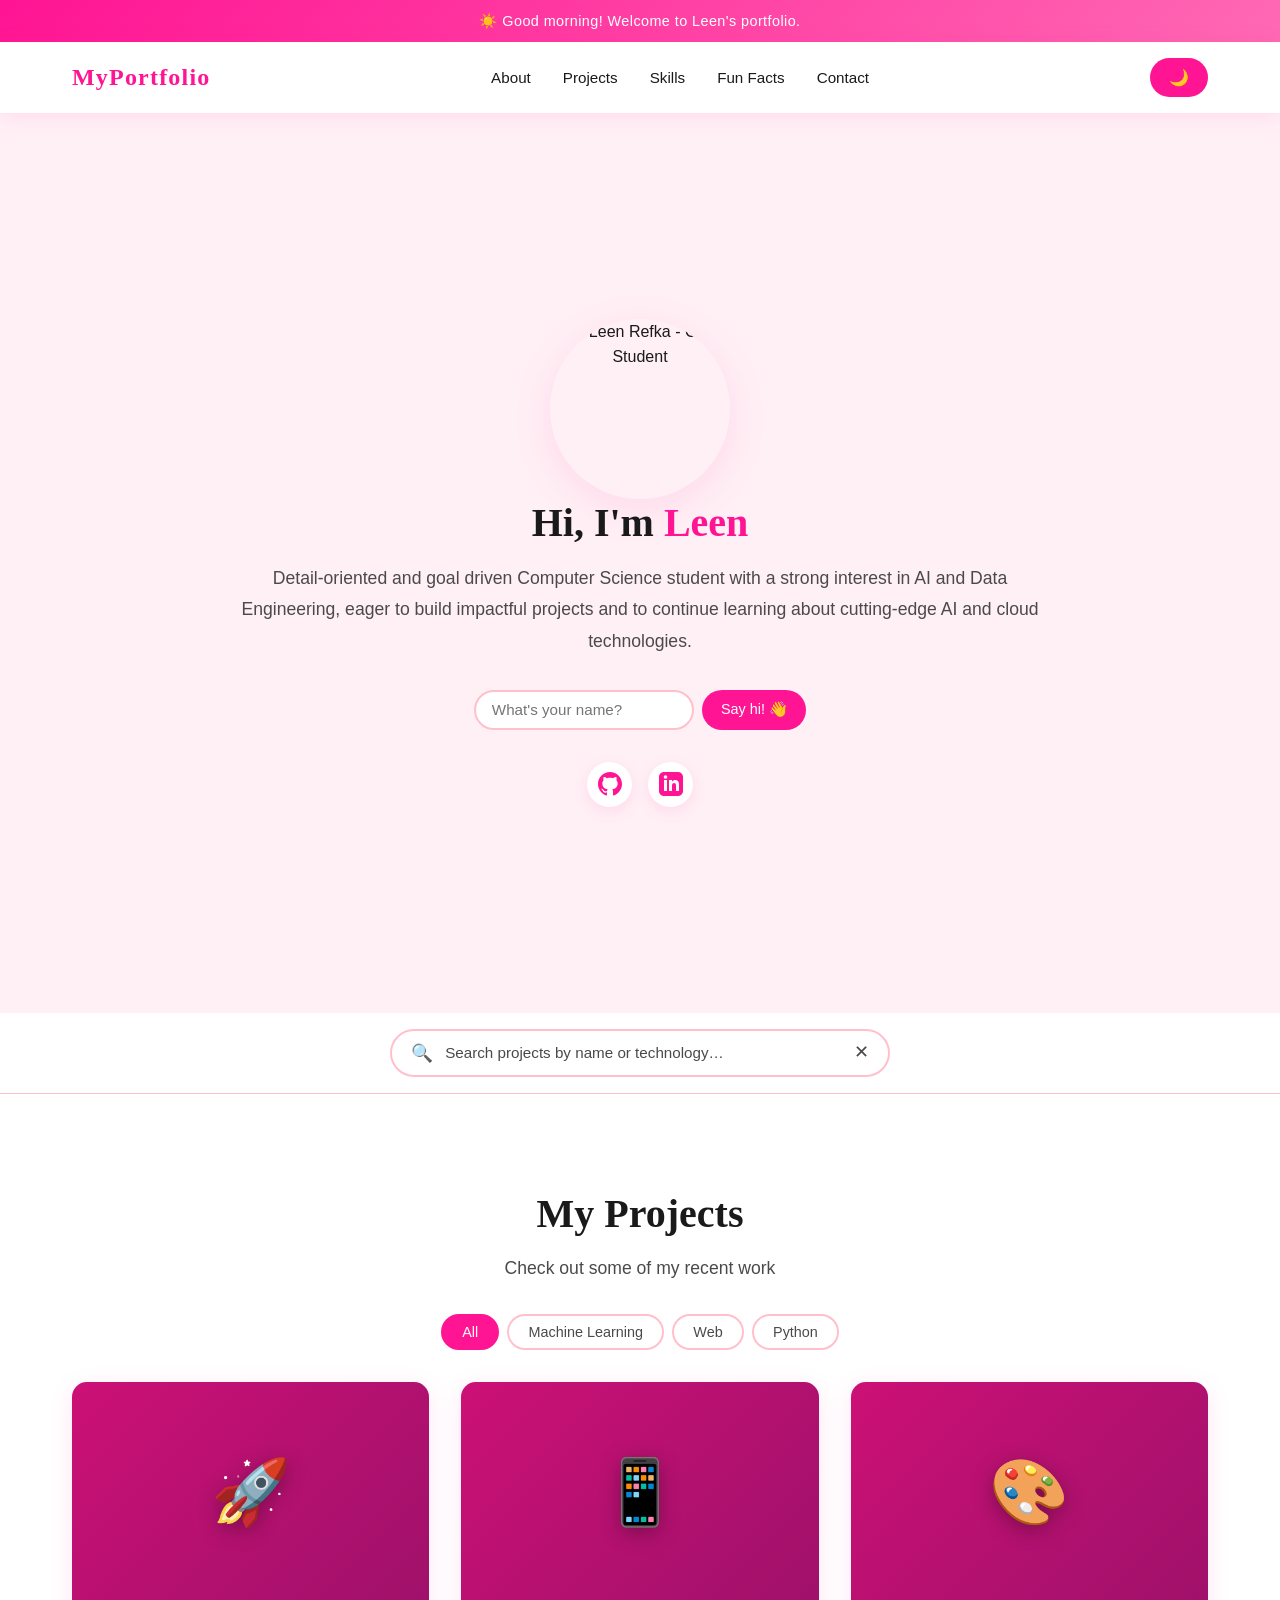
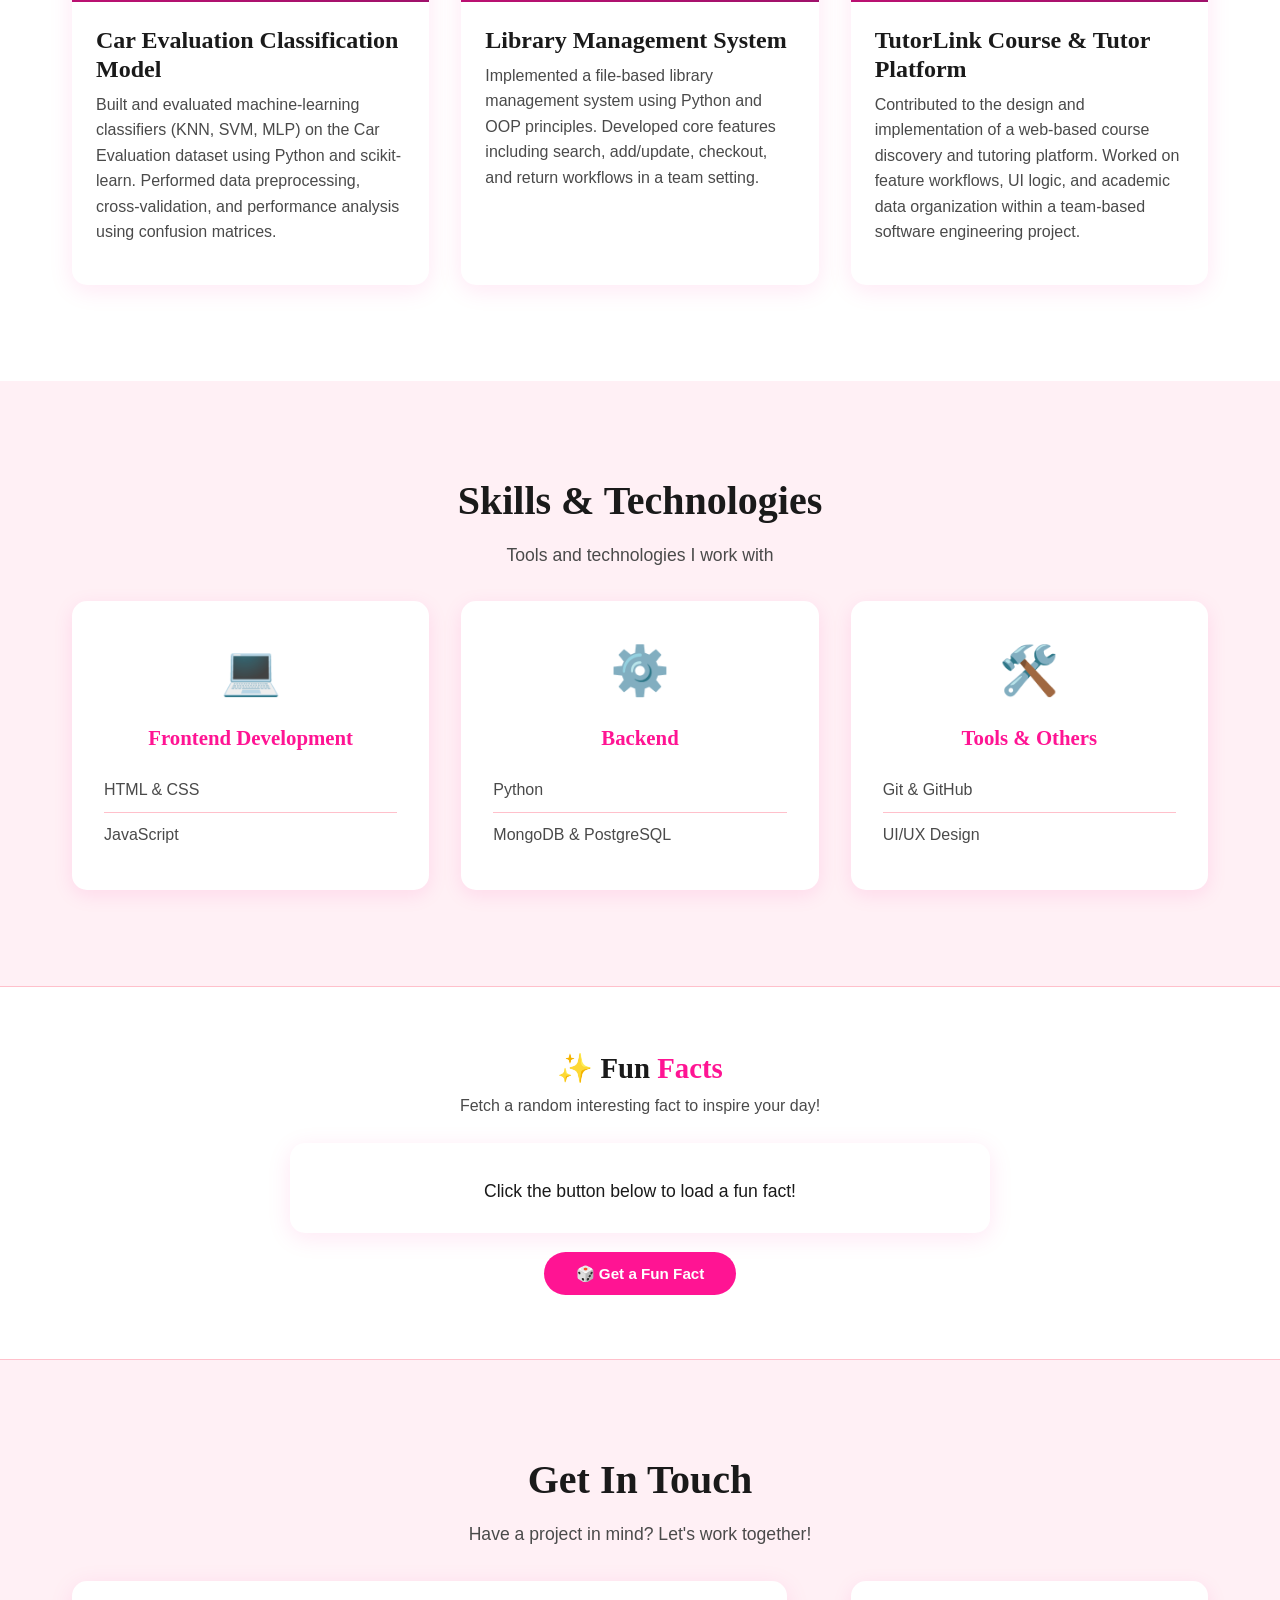
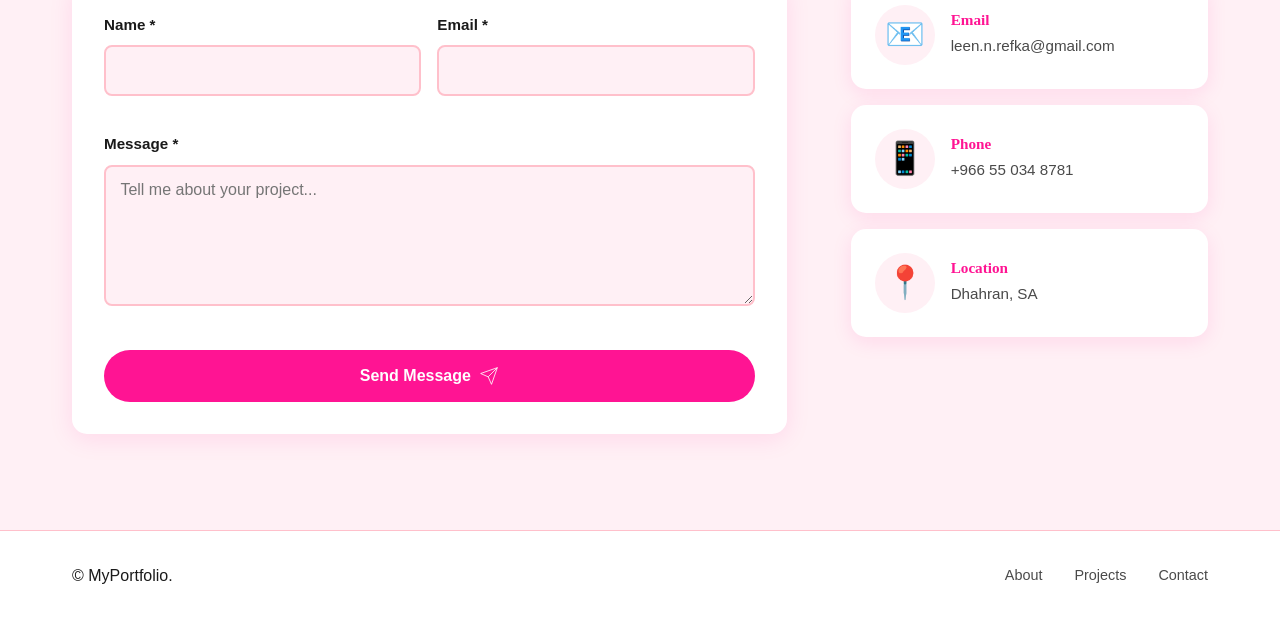
==== commit d29bc1b8: "Update fonts, add greeting banner, and refactor CSS" ====
--- a/index.html
+++ b/index.html
@@ -3,10 +3,9 @@
 <head>
     <meta charset="UTF-8">
     <meta name="viewport" content="width=device-width, initial-scale=1.0">
+    <meta name="description" content="Professional Portfolio - Web Developer">
+    <meta name="author" content="Leen Refka">
     <title>Leen Refka | Portfolio</title>
-    <link rel="preconnect" href="https://fonts.googleapis.com">
-    <link rel="preconnect" href="https://fonts.gstatic.com" crossorigin>
-    <link href="https://fonts.googleapis.com/css2?family=Cormorant+Garamond:ital,wght@0,300;0,400;0,600;1,300;1,400&family=DM+Sans:wght@300;400;500;600&display=swap" rel="stylesheet">
     <link rel="stylesheet" href="css/styles.css">
 </head>
 <body>
@@ -14,54 +13,63 @@
     <!-- Greeting Banner -->
     <div id="greetingBanner">✨ Welcome! Loading your personalized greeting…</div>
  
-    <!-- Navigation -->
+    <!-- Navigation Bar -->
     <nav class="navbar">
         <div class="container">
-            <div class="logo"><a href="#about">Leen.dev</a></div>
+            <div class="logo">
+                <a href="#home">MyPortfolio</a>
+            </div>
             <ul class="nav-menu">
                 <li><a href="#about" class="nav-link">About</a></li>
                 <li><a href="#projects" class="nav-link">Projects</a></li>
                 <li><a href="#skills" class="nav-link">Skills</a></li>
                 <li><a href="#facts" class="nav-link">Fun Facts</a></li>
                 <li><a href="#contact" class="nav-link">Contact</a></li>
-                <li>
-                    <button class="theme-toggle" id="themeToggle" aria-label="Toggle theme">
-                        <span class="theme-icon">🌙</span>
-                    </button>
-                </li>
             </ul>
+            <button class="theme-toggle" id="themeToggle" aria-label="Toggle theme">
+                <span class="theme-icon">🌙</span>
+            </button>
         </div>
     </nav>
  
-    <!-- ABOUT -->
+    <!-- About Me Section -->
     <section id="about" class="about-section">
         <div class="container">
             <div class="about-content">
                 <div class="profile-image">
-                    <div class="image-placeholder">👩‍💻</div>
-                </div>
-                <h1 class="tagline">Hi, I'm <span class="highlight">Leen Refka</span> 💕</h1>
+                    <img src="assets/images/profile.jpg" alt="Leen Refka - CS Student">
+                </div>
+ 
+                <h1 class="tagline">Hi, I'm <span class="highlight">Leen</span></h1>
                 <p class="intro">
-                    A passionate web developer crafting beautiful, interactive digital experiences.
-                    I love blending clean code with thoughtful design to build things people enjoy using.
+                    Detail-oriented and goal driven Computer Science student with a strong interest in AI and Data
+                    Engineering, eager to build impactful projects and to continue learning about cutting-edge AI
+                    and cloud technologies.
                 </p>
  
-                <!-- Dynamic Personalised Greeting -->
+                <!-- Personalised greeting input -->
                 <div class="name-input-wrap">
                     <input type="text" id="visitorName" placeholder="What's your name?" maxlength="30" aria-label="Enter your name for a personalized greeting" />
                     <button id="greetBtn">Say hi! 👋</button>
                 </div>
  
                 <div class="social-links">
-                    <a href="https://github.com/leen7777" class="social-icon" title="GitHub" target="_blank" rel="noopener">🐙</a>
-                    <a href="mailto:leen.n.refka@gmail.com" class="social-icon" title="Email">✉️</a>
-                    <a href="https://linkedin.com" class="social-icon" title="LinkedIn" target="_blank" rel="noopener">💼</a>
-                </div>
-            </div>
-        </div>
-    </section>
- 
-    <!-- SEARCH BAR -->
+                    <a href="#" class="social-icon" aria-label="GitHub">
+                        <svg width="24" height="24" viewBox="0 0 24 24" fill="currentColor">
+                            <path d="M12 0c-6.626 0-12 5.373-12 12 0 5.302 3.438 9.8 8.207 11.387.599.111.793-.261.793-.577v-2.234c-3.338.726-4.033-1.416-4.033-1.416-.546-1.387-1.333-1.756-1.333-1.756-1.089-.745.083-.729.083-.729 1.205.084 1.839 1.237 1.839 1.237 1.07 1.834 2.807 1.304 3.492.997.107-.775.418-1.305.762-1.604-2.665-.305-5.467-1.334-5.467-5.931 0-1.311.469-2.381 1.236-3.221-.124-.303-.535-1.524.117-3.176 0 0 1.008-.322 3.301 1.23.957-.266 1.983-.399 3.003-.404 1.02.005 2.047.138 3.006.404 2.291-1.552 3.297-1.23 3.297-1.23.653 1.653.242 2.874.118 3.176.77.84 1.235 1.911 1.235 3.221 0 4.609-2.807 5.624-5.479 5.921.43.372.823 1.102.823 2.222v3.293c0 .319.192.694.801.576 4.765-1.589 8.199-6.086 8.199-11.386 0-6.627-5.373-12-12-12z"/>
+                        </svg>
+                    </a>
+                    <a href="#" class="social-icon" aria-label="LinkedIn">
+                        <svg width="24" height="24" viewBox="0 0 24 24" fill="currentColor">
+                            <path d="M19 0h-14c-2.761 0-5 2.239-5 5v14c0 2.761 2.239 5 5 5h14c2.762 0 5-2.239 5-5v-14c0-2.761-2.238-5-5-5zm-11 19h-3v-11h3v11zm-1.5-12.268c-.966 0-1.75-.79-1.75-1.764s.784-1.764 1.75-1.764 1.75.79 1.75 1.764-.783 1.764-1.75 1.764zm13.5 12.268h-3v-5.604c0-3.368-4-3.113-4 0v5.604h-3v-11h3v1.765c1.396-2.586 7-2.777 7 2.476v6.759z"/>
+                        </svg>
+                    </a>
+                </div>
+            </div>
+        </div>
+    </section>
+ 
+    <!--  Search Bar -->
     <div class="search-section">
         <div class="container">
             <div class="search-wrap">
@@ -72,22 +80,21 @@
         </div>
     </div>
  
-    <!-- PROJECTS -->
+    <!-- Projects Section -->
     <section id="projects" class="projects-section">
         <div class="container">
-            <div class="section-header">
-                <h2 class="section-title reveal">My <span class="highlight">Projects</span></h2>
-                <p class="section-subtitle reveal">Things I've built and learned from</p>
- 
-                <!-- Filter Tabs -->
-                <div class="filter-tabs reveal" role="group" aria-label="Filter projects by category">
-                    <button class="filter-tab active" data-filter="all">All</button>
-                    <button class="filter-tab" data-filter="web">Web</button>
-                    <button class="filter-tab" data-filter="design">Design</button>
-                    <button class="filter-tab" data-filter="mobile">Mobile</button>
-                </div>
-            </div>
- 
+            <h2 class="section-title">My Projects</h2>
+            <p class="section-subtitle">Check out some of my recent work</p>
+ 
+            <!-- NEW: Filter Tabs -->
+            <div class="filter-tabs" role="group" aria-label="Filter projects by category">
+                <button class="filter-tab active" data-filter="all">All</button>
+                <button class="filter-tab" data-filter="ml">Machine Learning</button>
+                <button class="filter-tab" data-filter="web">Web</button>
+                <button class="filter-tab" data-filter="python">Python</button>
+            </div>
+ 
+            <!-- NEW: Empty state message -->
             <div id="emptyState">
                 <div class="empty-icon">🔎</div>
                 <p>No projects found. Try a different search or filter.</p>
@@ -95,127 +102,101 @@
  
             <div class="projects-grid" id="projectsGrid">
  
-                <article class="project-card reveal" data-category="web" data-title="Portfolio Website" data-tags="html css javascript">
-                    <div class="project-image" style="background: linear-gradient(135deg, #ff1493 0%, #c71585 100%);">
-                        <div class="image-overlay"><span class="project-icon">🌸</span></div>
+                <!-- Project Card 1 -->
+                <div class="project-card" data-category="ml" data-title="Car Evaluation Classification Model" data-tags="python machine learning scikit-learn knn svm mlp">
+                    <div class="project-image">
+                        <div class="image-overlay">
+                            <span class="project-icon">🚀</span>
+                        </div>
                     </div>
                     <div class="project-content">
-                        <h3 class="project-title">Portfolio Website</h3>
-                        <p class="project-description">A personal portfolio website with a pink & black aesthetic, dark mode toggle, smooth scrolling, and contact form.</p>
-                        <div class="project-tags">
-                            <span class="tag">HTML</span><span class="tag">CSS</span><span class="tag">JavaScript</span>
-                        </div>
-                        <div class="project-links">
-                            <a href="https://leen7777.github.io/202359170-leenrefka-assignment1/" class="project-link" target="_blank" rel="noopener">🔗 Live Demo</a>
-                            <a href="https://github.com/leen7777" class="project-link" target="_blank" rel="noopener">💻 GitHub</a>
-                        </div>
-                    </div>
-                </article>
- 
-                <article class="project-card reveal" data-category="design" data-title="UI Component Library" data-tags="css design figma">
-                    <div class="project-image" style="background: linear-gradient(135deg, #c71585 0%, #8b0057 100%);">
-                        <div class="image-overlay"><span class="project-icon">🎨</span></div>
+                        <h3 class="project-title">Car Evaluation Classification Model</h3>
+                        <p class="project-description">
+                            Built and evaluated machine-learning classifiers (KNN, SVM, MLP) on the Car Evaluation dataset using Python
+                            and scikit-learn. Performed data preprocessing, cross-validation, and performance analysis using confusion matrices.
+                        </p>
+                    </div>
+                </div>
+ 
+                <!-- Project Card 2 -->
+                <div class="project-card" data-category="python" data-title="Library Management System" data-tags="python oop file management team">
+                    <div class="project-image">
+                        <div class="image-overlay">
+                            <span class="project-icon">📱</span>
+                        </div>
                     </div>
                     <div class="project-content">
-                        <h3 class="project-title">UI Component Library</h3>
-                        <p class="project-description">A custom design system with reusable components, consistent spacing, and accessible colour tokens for rapid prototyping.</p>
-                        <div class="project-tags">
-                            <span class="tag">CSS</span><span class="tag">Design</span><span class="tag">Figma</span>
-                        </div>
-                        <div class="project-links">
-                            <a href="#" class="project-link">🔗 Live Demo</a>
-                            <a href="#" class="project-link">💻 GitHub</a>
-                        </div>
-                    </div>
-                </article>
- 
-                <article class="project-card reveal" data-category="web" data-title="Task Manager App" data-tags="javascript react html css">
-                    <div class="project-image" style="background: linear-gradient(135deg, #ff69b4 0%, #ff1493 100%);">
-                        <div class="image-overlay"><span class="project-icon">📋</span></div>
+                        <h3 class="project-title">Library Management System</h3>
+                        <p class="project-description">
+                            Implemented a file-based library management system using Python and OOP principles.
+                            Developed core features including search, add/update, checkout, and return workflows in a team setting.
+                        </p>
+                    </div>
+                </div>
+ 
+                <!-- Project Card 3 -->
+                <div class="project-card" data-category="web" data-title="TutorLink Course & Tutor Platform" data-tags="web ui html css team software engineering">
+                    <div class="project-image">
+                        <div class="image-overlay">
+                            <span class="project-icon">🎨</span>
+                        </div>
                     </div>
                     <div class="project-content">
-                        <h3 class="project-title">Task Manager App</h3>
-                        <p class="project-description">A to-do list application with drag-and-drop reordering, local storage persistence, and priority tagging.</p>
-                        <div class="project-tags">
-                            <span class="tag">JavaScript</span><span class="tag">React</span><span class="tag">CSS</span>
-                        </div>
-                        <div class="project-links">
-                            <a href="#" class="project-link">🔗 Live Demo</a>
-                            <a href="#" class="project-link">💻 GitHub</a>
-                        </div>
-                    </div>
-                </article>
- 
-                <article class="project-card reveal" data-category="mobile" data-title="Weather App" data-tags="javascript api mobile weather">
-                    <div class="project-image" style="background: linear-gradient(135deg, #ff89cc 0%, #c71585 100%);">
-                        <div class="image-overlay"><span class="project-icon">🌤️</span></div>
-                    </div>
-                    <div class="project-content">
-                        <h3 class="project-title">Weather App</h3>
-                        <p class="project-description">A responsive weather app that fetches real-time data from an open API and displays forecasts with animated icons.</p>
-                        <div class="project-tags">
-                            <span class="tag">JavaScript</span><span class="tag">API</span><span class="tag">Mobile</span>
-                        </div>
-                        <div class="project-links">
-                            <a href="#" class="project-link">🔗 Live Demo</a>
-                            <a href="#" class="project-link">💻 GitHub</a>
-                        </div>
-                    </div>
-                </article>
- 
-            </div>
-        </div>
-    </section>
- 
-    <!-- SKILLS -->
+                        <h3 class="project-title">TutorLink Course & Tutor Platform</h3>
+                        <p class="project-description">
+                            Contributed to the design and implementation of a web-based course discovery and tutoring platform.
+                            Worked on feature workflows, UI logic, and academic data organization within a team-based software engineering project.
+                        </p>
+                    </div>
+                </div>
+ 
+            </div>
+        </div>
+    </section>
+ 
+    <!-- Skills Section -->
     <section id="skills" class="skills-section">
         <div class="container">
-            <h2 class="section-title reveal">My <span class="highlight">Skills</span></h2>
-            <p class="section-subtitle reveal">Technologies and tools I work with</p>
+            <h2 class="section-title">Skills & Technologies</h2>
+            <p class="section-subtitle">Tools and technologies I work with</p>
+ 
             <div class="skills-grid">
-                <div class="skill-category reveal">
+                <div class="skill-category">
                     <div class="skill-icon">💻</div>
-                    <h3>Frontend</h3>
+                    <h3>Frontend Development</h3>
                     <ul class="skill-list">
-                        <li>HTML5 & CSS3</li>
-                        <li>JavaScript (ES6+)</li>
-                        <li>React</li>
-                        <li>Responsive Design</li>
-                        <li>CSS Grid & Flexbox</li>
+                        <li>HTML & CSS</li>
+                        <li>JavaScript</li>
                     </ul>
                 </div>
-                <div class="skill-category reveal">
+ 
+                <div class="skill-category">
+                    <div class="skill-icon">⚙️</div>
+                    <h3>Backend</h3>
+                    <ul class="skill-list">
+                        <li>Python</li>
+                        <li>MongoDB & PostgreSQL</li>
+                    </ul>
+                </div>
+ 
+                <div class="skill-category">
                     <div class="skill-icon">🛠️</div>
-                    <h3>Tools & Workflow</h3>
+                    <h3>Tools & Others</h3>
                     <ul class="skill-list">
                         <li>Git & GitHub</li>
-                        <li>VS Code</li>
-                        <li>Figma</li>
-                        <li>Chrome DevTools</li>
-                        <li>npm / Yarn</li>
+                        <li>UI/UX Design</li>
                     </ul>
                 </div>
-                <div class="skill-category reveal">
-                    <div class="skill-icon">📚</div>
-                    <h3>Learning</h3>
-                    <ul class="skill-list">
-                        <li>Node.js</li>
-                        <li>TypeScript</li>
-                        <li>REST APIs</li>
-                        <li>Accessibility (a11y)</li>
-                        <li>Performance Optimization</li>
-                    </ul>
-                </div>
-            </div>
-        </div>
-    </section>
- 
-    <!-- FUN FACTS / API -->
+            </div>
+        </div>
+    </section>
+ 
+    <!-- NEW: Fun Facts / API Section -->
     <section id="facts" class="funfact-section">
         <div class="container">
             <div class="funfact-inner">
-                <h2 class="reveal">✨ Fun <span class="highlight">Facts</span></h2>
-                <p class="sub reveal">Fetch a random interesting fact to inspire your day!</p>
+                <h2>✨ Fun <span class="highlight">Facts</span></h2>
+                <p class="sub">Fetch a random interesting fact to inspire your day!</p>
                 <div id="factBox">
                     <span id="factCategory"></span>
                     <p id="factText">Click the button below to load a fun fact!</p>
@@ -225,91 +206,88 @@
         </div>
     </section>
  
-    <!-- CONTACT -->
+    <!-- Contact Section -->
     <section id="contact" class="contact-section">
         <div class="container">
-            <h2 class="section-title reveal">Get in <span class="highlight">Touch</span></h2>
-            <p class="section-subtitle reveal">Have a project in mind? Let's chat! 💌</p>
+            <h2 class="section-title">Get In Touch</h2>
+            <p class="section-subtitle">Have a project in mind? Let's work together!</p>
+ 
             <div class="contact-content">
-                <div class="contact-form reveal">
-                    <form id="contactForm" novalidate>
-                        <div class="form-row">
-                            <div class="form-group">
-                                <label for="name">Name *</label>
-                                <input type="text" id="name" name="name" placeholder="Your name" required />
-                                <p class="field-error" id="nameError"></p>
-                            </div>
-                            <div class="form-group">
-                                <label for="email">Email *</label>
-                                <input type="email" id="email" name="email" placeholder="your@email.com" required />
-                                <p class="field-error" id="emailError"></p>
-                            </div>
-                        </div>
+                <form class="contact-form" id="contactForm" novalidate>
+                    <div class="form-row">
                         <div class="form-group">
-                            <label for="subject">Subject</label>
-                            <input type="text" id="subject" name="subject" placeholder="What's this about?" />
+                            <label for="name">Name *</label>
+                            <input type="text" id="name" name="name" required>
+                            <!-- NEW: per-field error -->
+                            <p class="field-error" id="nameError"></p>
                         </div>
                         <div class="form-group">
-                            <label for="message">Message *</label>
-                            <textarea id="message" name="message" placeholder="Tell me about your project…" required></textarea>
-                            <p class="field-error" id="messageError"></p>
-                        </div>
-                        <button type="submit" class="submit-btn" id="submitBtn">
-                            <span id="submitText">Send Message 💌</span>
-                        </button>
-                        <div class="form-message" id="formMessage"></div>
-                    </form>
-                </div>
- 
-                <div class="contact-info reveal">
+                            <label for="email">Email *</label>
+                            <input type="email" id="email" name="email" required>
+                            <!-- NEW: per-field error -->
+                            <p class="field-error" id="emailError"></p>
+                        </div>
+                    </div>
+ 
+                    <div class="form-group">
+                        <label for="message">Message *</label>
+                        <textarea id="message" name="message" required rows="6" placeholder="Tell me about your project..."></textarea>
+                        <!-- NEW: per-field error -->
+                        <p class="field-error" id="messageError"></p>
+                    </div>
+ 
+                    <button type="submit" class="submit-btn">
+                        <span id="submitText">Send Message</span>
+                        <svg width="20" height="20" viewBox="0 0 24 24" fill="none" stroke="currentColor">
+                            <line x1="22" y1="2" x2="11" y2="13"></line>
+                            <polygon points="22 2 15 22 11 13 2 9 22 2"></polygon>
+                        </svg>
+                    </button>
+ 
+                    <div class="form-message" id="formMessage"></div>
+                </form>
+ 
+                <div class="contact-info">
+                    <div class="info-item">
+                        <div class="info-icon">📧</div>
+                        <div class="info-content">
+                            <h4>Email</h4>
+                            <p>leen.n.refka@gmail.com</p>
+                        </div>
+                    </div>
+                    <div class="info-item">
+                        <div class="info-icon">📱</div>
+                        <div class="info-content">
+                            <h4>Phone</h4>
+                            <p>+966 55 034 8781</p>
+                        </div>
+                    </div>
                     <div class="info-item">
                         <div class="info-icon">📍</div>
                         <div class="info-content">
                             <h4>Location</h4>
-                            <p>Dhahran, Saudi Arabia</p>
-                        </div>
-                    </div>
-                    <div class="info-item">
-                        <div class="info-icon">✉️</div>
-                        <div class="info-content">
-                            <h4>Email</h4>
-                            <p>leen.n.refka@gmail.com</p>
-                        </div>
-                    </div>
-                    <div class="info-item">
-                        <div class="info-icon">🐙</div>
-                        <div class="info-content">
-                            <h4>GitHub</h4>
-                            <p>github.com/leen7777</p>
-                        </div>
-                    </div>
-                    <div class="info-item">
-                        <div class="info-icon">⏰</div>
-                        <div class="info-content">
-                            <h4>Response Time</h4>
-                            <p>Usually within 24 hours</p>
-                        </div>
-                    </div>
-                </div>
-            </div>
-        </div>
-    </section>
- 
-    <!-- FOOTER -->
+                            <p>Dhahran, SA</p>
+                        </div>
+                    </div>
+                </div>
+            </div>
+        </div>
+    </section>
+ 
+    <!-- Footer -->
     <footer class="footer">
         <div class="container">
             <div class="footer-content">
-                <p style="color: var(--text-secondary); font-size: 0.9rem;">© 2025 Leen Refka. Made with 💕 and lots of coffee.</p>
+                <p>&copy; MyPortfolio.</p>
                 <div class="footer-links">
                     <a href="#about">About</a>
                     <a href="#projects">Projects</a>
                     <a href="#contact">Contact</a>
                 </div>
-                <button class="back-to-top" id="backToTop" aria-label="Back to top">↑</button>
             </div>
         </div>
     </footer>
  
     <script src="js/script.js"></script>
 </body>
-</html>
+</html>
--- a/css/styles.css
+++ b/css/styles.css
@@ -2,7 +2,6 @@
    CSS VARIABLES (PINK & BLACK THEME)
    ========================= */
 :root {
-    /* Light Theme Colors */
     --bg-primary: #ffffff;
     --bg-secondary: #fff0f5;
     --bg-card: #ffffff;
@@ -14,22 +13,17 @@
     --border: #ffc0cb;
     --shadow: rgba(255, 20, 147, 0.1);
     --shadow-hover: rgba(255, 20, 147, 0.2);
-    
-    /* Layout */
     --max-width: 1200px;
     --spacing-xs: 0.5rem;
     --spacing-sm: 1rem;
     --spacing-md: 2rem;
     --spacing-lg: 4rem;
     --spacing-xl: 6rem;
-    
-    /* Typography */
-    --font-body: -apple-system, BlinkMacSystemFont, 'Segoe UI', Roboto, Oxygen, Ubuntu, Cantarell, sans-serif;
-    --font-heading: 'Georgia', serif;
-}
-
+    --font-body: 'DM Sans', sans-serif;
+    --font-heading: 'Cormorant Garamond', serif;
+}
+ 
 [data-theme="dark"] {
-    /* Dark Theme Colors */
     --bg-primary: #0a0a0a;
     --bg-secondary: #1a1a1a;
     --bg-card: #1f1f1f;
@@ -42,21 +36,12 @@
     --shadow: rgba(255, 105, 180, 0.2);
     --shadow-hover: rgba(255, 105, 180, 0.3);
 }
-
-/* =========================
-   RESET & BASE STYLES
-   ========================= */
-*, *::before, *::after {
-    margin: 0;
-    padding: 0;
-    box-sizing: border-box;
-}
-
-html {
-    scroll-behavior: smooth;
-    font-size: 16px;
-}
-
+ 
+/* =========================
+   RESET & BASE
+   ========================= */
+*, *::before, *::after { margin: 0; padding: 0; box-sizing: border-box; }
+html { scroll-behavior: smooth; font-size: 16px; }
 body {
     font-family: var(--font-body);
     line-height: 1.6;
@@ -65,51 +50,28 @@
     transition: background-color 0.3s ease, color 0.3s ease;
     overflow-x: hidden;
 }
-
-h1, h2, h3, h4, h5, h6 {
-    font-family: var(--font-heading);
-    line-height: 1.2;
-    margin-bottom: var(--spacing-sm);
-}
-
-a {
-    text-decoration: none;
-    color: inherit;
-    transition: color 0.3s ease;
-}
-
-img {
-    max-width: 100%;
-    height: auto;
-    display: block;
-}
-
-ul {
-    list-style: none;
-}
-
-button {
-    cursor: pointer;
-    border: none;
-    outline: none;
-    font-family: inherit;
-}
-
-/* =========================
-   UTILITY CLASSES
-   ========================= */
-.container {
-    max-width: var(--max-width);
-    margin: 0 auto;
-    padding: 0 var(--spacing-md);
-}
-
-.highlight {
-    color: var(--accent);
-    position: relative;
-    display: inline-block;
-}
-
+h1,h2,h3,h4,h5,h6 { font-family: var(--font-heading); line-height: 1.2; margin-bottom: var(--spacing-sm); }
+a { text-decoration: none; color: inherit; transition: color 0.3s ease; }
+img { max-width: 100%; height: auto; display: block; }
+ul { list-style: none; }
+button { cursor: pointer; border: none; outline: none; font-family: inherit; }
+.container { max-width: var(--max-width); margin: 0 auto; padding: 0 var(--spacing-md); }
+.highlight { color: var(--accent); }
+ 
+/* =========================
+   GREETING BANNER (NEW)
+   ========================= */
+#greetingBanner {
+    background: linear-gradient(135deg, var(--accent), var(--accent-hover));
+    color: white;
+    text-align: center;
+    padding: 0.6rem 1rem;
+    font-size: 0.9rem;
+    font-family: var(--font-body);
+    letter-spacing: 0.03em;
+    transition: all 0.3s ease;
+}
+ 
 /* =========================
    NAVIGATION BAR
    ========================= */
@@ -122,605 +84,468 @@
     box-shadow: 0 2px 20px var(--shadow);
     transition: all 0.3s ease;
 }
-
-.navbar .container {
-    display: flex;
-    justify-content: space-between;
-    align-items: center;
-}
-
-.logo a {
-    font-size: 1.5rem;
-    font-weight: bold;
-    color: var(--accent);
-    font-family: var(--font-heading);
-}
-
-.nav-menu {
-    display: flex;
-    gap: var(--spacing-md);
-    align-items: center;
-}
-
-.nav-link {
-    color: var(--text-primary);
-    font-weight: 500;
-    position: relative;
-    padding: 0.5rem 0;
-}
-
-.nav-link::after {
-    content: '';
-    position: absolute;
-    bottom: 0;
-    left: 0;
-    width: 0;
-    height: 2px;
-    background: var(--accent);
-    transition: width 0.3s ease;
-}
-
-.nav-link:hover::after,
-.nav-link:focus::after {
-    width: 100%;
-}
-
-.theme-toggle {
-    background: var(--accent);
-    color: white;
-    border: none;
-    padding: 0.6rem 1.2rem;
-    border-radius: 50px;
-    font-size: 1rem;
-    transition: all 0.3s ease;
-    display: flex;
-    align-items: center;
-    gap: 0.5rem;
-}
-
-.theme-toggle:hover {
-    background: var(--accent-hover);
-    transform: scale(1.05);
-}
-
-.theme-icon {
-    font-size: 1.2rem;
-}
-
+.navbar .container { display: flex; justify-content: space-between; align-items: center; flex-wrap: wrap; gap: 0.5rem; }
+.logo a { font-size: 1.5rem; font-weight: 600; color: var(--accent); font-family: var(--font-heading); letter-spacing: 0.05em; }
+.nav-menu { display: flex; gap: var(--spacing-md); align-items: center; flex-wrap: wrap; }
+.nav-link { color: var(--text-primary); font-weight: 500; position: relative; padding: 0.5rem 0; font-size: 0.95rem; }
+.nav-link::after { content: ''; position: absolute; bottom: 0; left: 0; width: 0; height: 2px; background: var(--accent); transition: width 0.3s ease; }
+.nav-link:hover::after, .nav-link:focus::after { width: 100%; }
+.theme-toggle { background: var(--accent); color: white; padding: 0.6rem 1.2rem; border-radius: 50px; font-size: 0.9rem; transition: all 0.3s ease; display: flex; align-items: center; gap: 0.5rem; }
+.theme-toggle:hover { background: var(--accent-hover); transform: scale(1.05); }
+.theme-icon { font-size: 1rem; }
+ 
 /* =========================
    ABOUT SECTION
    ========================= */
-.about-section {
-    background: var(--bg-secondary);
-    padding: var(--spacing-xl) 0;
-    min-height: 100vh;
-    display: flex;
-    align-items: center;
-}
-
-.about-content {
-    text-align: center;
-    max-width: 800px;
-    margin: 0 auto;
-}
-
-
-.profile-image {
-    margin: var(--spacing-md) auto;
-}
-
-.image-placeholder {
+.about-section { background: var(--bg-secondary); padding: var(--spacing-xl) 0; min-height: 100vh; display: flex; align-items: center; }
+.about-content { text-align: center; max-width: 800px; margin: 0 auto; }
+.profile-image img {
     width: 180px;
     height: 180px;
     border-radius: 50%;
+    object-fit: cover;
+    display: block;
+    margin: 0 auto;
+    box-shadow: 0 10px 40px var(--shadow);
+}
+.image-placeholder {
+    width: 180px; height: 180px; border-radius: 50%;
     background: linear-gradient(135deg, #ff1493 0%, #ff69b4 100%);
+    display: flex; align-items: center; justify-content: center;
+    font-size: 5rem; color: white; margin: 0 auto;
+    box-shadow: 0 10px 40px var(--shadow);
+    transition: transform 0.3s ease;
+    animation: floatIn 0.8s ease both;
+}
+.image-placeholder:hover { transform: scale(1.05) rotate(5deg); }
+@keyframes floatIn { from { opacity: 0; transform: translateY(30px); } to { opacity: 1; transform: translateY(0); } }
+.tagline { font-size: 2.5rem; margin-bottom: var(--spacing-sm); animation: fadeUp 0.8s 0.2s ease both; }
+.intro { font-size: 1.1rem; color: var(--text-secondary); line-height: 1.8; margin-bottom: var(--spacing-md); animation: fadeUp 0.8s 0.4s ease both; }
+@keyframes fadeUp { from { opacity: 0; transform: translateY(20px); } to { opacity: 1; transform: translateY(0); } }
+ 
+/* Name Input (NEW) */
+.name-input-wrap {
+    display: flex; gap: 0.5rem; justify-content: center; margin: var(--spacing-sm) 0;
+    animation: fadeUp 0.8s 0.5s ease both;
+}
+.name-input-wrap input {
+    padding: 0.6rem 1rem; border: 2px solid var(--border); border-radius: 50px;
+    background: var(--bg-card); color: var(--text-primary); font-family: var(--font-body);
+    font-size: 0.95rem; transition: all 0.3s ease; outline: none; width: 220px;
+}
+.name-input-wrap input:focus { border-color: var(--accent); transform: scale(1.02); }
+.name-input-wrap button {
+    padding: 0.6rem 1.2rem; background: var(--accent); color: white; border-radius: 50px;
+    font-size: 0.9rem; font-family: var(--font-body); transition: all 0.3s ease;
+}
+.name-input-wrap button:hover { background: var(--accent-hover); transform: scale(1.05); }
+ 
+.social-links { display: flex; gap: var(--spacing-sm); justify-content: center; margin-top: var(--spacing-md); animation: fadeUp 0.8s 0.6s ease both; }
+.social-icon { width: 45px; height: 45px; border-radius: 50%; background: var(--bg-card); display: flex; align-items: center; justify-content: center; color: var(--accent); transition: all 0.3s ease; box-shadow: 0 4px 15px var(--shadow); font-size: 1.2rem; }
+.social-icon:hover { background: var(--accent); color: white; transform: translateY(-5px); box-shadow: 0 8px 25px var(--shadow-hover); }
+ 
+/* =========================
+   SEARCH BAR (NEW)
+   ========================= */
+.search-section { padding: var(--spacing-sm) 0; background: var(--bg-primary); border-bottom: 1px solid var(--border); }
+.search-wrap { display: flex; align-items: center; gap: 0.75rem; max-width: 500px; margin: 0 auto; background: var(--bg-card); border: 2px solid var(--border); border-radius: 50px; padding: 0.5rem 1.2rem; transition: border-color 0.3s ease; }
+.search-wrap:focus-within { border-color: var(--accent); }
+.search-wrap span { font-size: 1.1rem; color: var(--accent); }
+#projectSearch { border: none; background: transparent; color: var(--text-primary); font-size: 0.95rem; font-family: var(--font-body); flex: 1; outline: none; }
+#projectSearch::placeholder { color: var(--text-secondary); }
+#searchClear { background: none; color: var(--text-secondary); font-size: 1.1rem; line-height: 1; padding: 0; }
+#searchClear:hover { color: var(--accent); }
+ 
+/* =========================
+   PROJECTS SECTION
+   ========================= */
+.projects-section { padding: var(--spacing-xl) 0; background: var(--bg-primary); }
+.section-header { margin-bottom: var(--spacing-lg); }
+.section-title { font-size: 2.5rem; text-align: center; margin-bottom: var(--spacing-sm); color: var(--text-primary); }
+.section-subtitle { text-align: center; color: var(--text-secondary); margin-bottom: var(--spacing-md); font-size: 1.1rem; }
+ 
+/* Filter tabs (NEW) */
+.filter-tabs { display: flex; gap: 0.5rem; justify-content: center; flex-wrap: wrap; margin-bottom: var(--spacing-md); }
+.filter-tab { padding: 0.5rem 1.2rem; border-radius: 50px; border: 2px solid var(--border); background: transparent; color: var(--text-secondary); font-size: 0.9rem; font-family: var(--font-body); font-weight: 500; transition: all 0.3s ease; }
+.filter-tab:hover, .filter-tab.active { background: var(--accent); color: white; border-color: var(--accent); }
+ 
+/* Empty state */
+#emptyState { text-align: center; padding: 3rem; color: var(--text-secondary); display: none; }
+#emptyState .empty-icon { font-size: 3rem; margin-bottom: 1rem; }
+ 
+.projects-grid { display: grid; grid-template-columns: repeat(auto-fit, minmax(320px, 1fr)); gap: var(--spacing-md); }
+.project-card { background: var(--bg-card); border-radius: 15px; overflow: hidden; box-shadow: 0 5px 25px var(--shadow); transition: all 0.35s ease; }
+.project-card:hover { transform: translateY(-10px); box-shadow: 0 15px 40px var(--shadow-hover); }
+.project-card.hidden { display: none; }
+.project-image { width: 100%; height: 220px; background: linear-gradient(135deg, #ff1493 0%, #c71585 100%); position: relative; overflow: hidden; }
+.image-overlay { position: absolute; inset: 0; display: flex; align-items: center; justify-content: center; background: rgba(0,0,0,0.2); transition: background 0.3s ease; }
+.project-card:hover .image-overlay { background: rgba(0,0,0,0.4); }
+.project-icon { font-size: 4rem; filter: drop-shadow(0 5px 10px rgba(0,0,0,0.3)); }
+.project-content { padding: 1.5rem; }
+.project-title { font-size: 1.5rem; margin-bottom: 0.5rem; color: var(--text-primary); }
+.project-description { color: var(--text-secondary); margin-bottom: var(--spacing-sm); line-height: 1.6; }
+.project-tags { display: flex; flex-wrap: wrap; gap: 0.5rem; margin-bottom: var(--spacing-sm); }
+.tag { background: var(--bg-secondary); color: var(--accent); padding: 0.3rem 0.8rem; border-radius: 20px; font-size: 0.85rem; font-weight: 600; border: 1px solid var(--border); }
+.project-links { display: flex; gap: var(--spacing-sm); }
+.project-link { display: flex; align-items: center; gap: 0.5rem; color: var(--accent); font-weight: 600; transition: all 0.3s ease; }
+.project-link:hover { color: var(--accent-hover); transform: translateX(5px); }
+ 
+/* =========================
+   SKILLS SECTION
+   ========================= */
+.skills-section { padding: var(--spacing-xl) 0; background: var(--bg-secondary); }
+.skills-grid { display: grid; grid-template-columns: repeat(auto-fit, minmax(280px, 1fr)); gap: var(--spacing-md); }
+.skill-category { background: var(--bg-card); padding: var(--spacing-md); border-radius: 15px; box-shadow: 0 5px 20px var(--shadow); transition: all 0.3s ease; text-align: center; }
+.skill-category:hover { transform: translateY(-5px); box-shadow: 0 10px 30px var(--shadow-hover); }
+.skill-icon { font-size: 3rem; margin-bottom: var(--spacing-sm); }
+.skill-category h3 { color: var(--accent); margin-bottom: var(--spacing-sm); font-size: 1.3rem; }
+.skill-list { list-style: none; text-align: left; }
+.skill-list li { padding: 0.6rem 0; color: var(--text-secondary); border-bottom: 1px solid var(--border); transition: all 0.3s ease; }
+.skill-list li:hover { color: var(--accent); padding-left: 0.5rem; }
+.skill-list li:last-child { border-bottom: none; }
+ 
+/* =========================
+   FUN FACT / API SECTION (NEW)
+   ========================= */
+.funfact-section { padding: var(--spacing-lg) 0; background: var(--bg-primary); border-top: 1px solid var(--border); border-bottom: 1px solid var(--border); }
+.funfact-inner { max-width: 700px; margin: 0 auto; text-align: center; }
+.funfact-inner h2 { font-size: 1.8rem; margin-bottom: 0.5rem; }
+.funfact-inner p.sub { color: var(--text-secondary); margin-bottom: 1.5rem; }
+#factBox {
+    background: var(--bg-card); border-radius: 15px; padding: 1.5rem 2rem;
+    box-shadow: 0 5px 25px var(--shadow); min-height: 90px;
+    display: flex; align-items: center; justify-content: center; flex-direction: column; gap: 0.5rem;
+    transition: all 0.3s ease;
+}
+#factText { font-size: 1.1rem; color: var(--text-primary); line-height: 1.7; }
+#factCategory { font-size: 0.8rem; color: var(--accent); font-weight: 600; text-transform: uppercase; letter-spacing: 0.1em; }
+.fact-btn {
+    margin-top: 1.2rem; background: var(--accent); color: white; padding: 0.8rem 2rem;
+    border-radius: 50px; font-size: 0.95rem; font-family: var(--font-body); font-weight: 600;
+    transition: all 0.3s ease; display: inline-flex; align-items: center; gap: 0.5rem;
+}
+.fact-btn:hover { background: var(--accent-hover); transform: translateY(-2px); box-shadow: 0 8px 20px var(--shadow-hover); }
+.fact-btn:disabled { opacity: 0.6; cursor: not-allowed; transform: none; }
+@keyframes spin { to { transform: rotate(360deg); } }
+.loading-spinner { display: inline-block; width: 20px; height: 20px; border: 3px solid rgba(255,255,255,0.3); border-top-color: white; border-radius: 50%; animation: spin 0.8s linear infinite; }
+ 
+/* =========================
+   CONTACT SECTION
+   ========================= */
+.contact-section { padding: var(--spacing-xl) 0; background: var(--bg-secondary); }
+.contact-content { display: grid; grid-template-columns: 2fr 1fr; gap: var(--spacing-lg); margin-top: var(--spacing-md); }
+.contact-form { background: var(--bg-card); padding: var(--spacing-md); border-radius: 15px; box-shadow: 0 5px 25px var(--shadow); }
+.form-row { display: grid; grid-template-columns: 1fr 1fr; gap: var(--spacing-sm); }
+.form-group { margin-bottom: var(--spacing-sm); }
+.form-group label { display: block; margin-bottom: 0.5rem; color: var(--text-primary); font-weight: 600; font-size: 0.95rem; }
+.form-group input, .form-group textarea {
+    width: 100%; padding: 0.9rem; border: 2px solid var(--border); border-radius: 8px;
+    font-size: 1rem; background: var(--bg-secondary); color: var(--text-primary);
+    transition: all 0.3s ease; font-family: inherit;
+}
+.form-group input:focus, .form-group textarea:focus { outline: none; border-color: var(--accent); background: var(--bg-card); transform: scale(1.01); }
+.form-group input.error, .form-group textarea.error { border-color: #e53e3e; }
+.form-group textarea { resize: vertical; min-height: 120px; }
+.field-error { color: #e53e3e; font-size: 0.82rem; margin-top: 0.3rem; }
+.submit-btn { background: var(--accent); color: white; padding: 1rem 2rem; font-size: 1rem; font-weight: 600; border-radius: 50px; width: 100%; display: flex; align-items: center; justify-content: center; gap: 0.5rem; transition: all 0.3s ease; margin-top: var(--spacing-sm); }
+.submit-btn:hover:not(:disabled) { background: var(--accent-hover); transform: translateY(-2px); box-shadow: 0 8px 25px var(--shadow-hover); }
+.submit-btn:disabled { opacity: 0.7; cursor: not-allowed; }
+.form-message { margin-top: var(--spacing-sm); padding: 1rem; border-radius: 8px; text-align: center; display: none; animation: fadeUp 0.3s ease; }
+.form-message.success { background: #ffe4f1; color: #c71585; border: 2px solid #ff69b4; display: block; }
+.form-message.error { background: #fff0f0; color: #e53e3e; border: 2px solid #e53e3e; display: block; }
+.contact-info { display: flex; flex-direction: column; gap: var(--spacing-sm); }
+.info-item { background: var(--bg-card); padding: 1.5rem; border-radius: 15px; box-shadow: 0 5px 20px var(--shadow); display: flex; align-items: center; gap: var(--spacing-sm); transition: all 0.3s ease; }
+.info-item:hover { transform: translateX(10px); box-shadow: 0 8px 30px var(--shadow-hover); }
+.info-icon { font-size: 2rem; width: 60px; height: 60px; background: var(--bg-secondary); border-radius: 50%; display: flex; align-items: center; justify-content: center; flex-shrink: 0; }
+.info-content h4 { color: var(--accent); margin-bottom: 0.3rem; font-size: 0.95rem; }
+.info-content p { color: var(--text-secondary); font-size: 0.95rem; }
+ 
+/* =========================
+   FOOTER
+   ========================= */
+.footer { background: var(--bg-primary); padding: var(--spacing-md) 0; text-align: center; border-top: 1px solid var(--border); }
+.footer-content { display: flex; justify-content: space-between; align-items: center; flex-wrap: wrap; gap: var(--spacing-sm); }
+.footer-links { display: flex; gap: var(--spacing-md); }
+.footer-links a { color: var(--text-secondary); transition: color 0.3s ease; font-size: 0.9rem; }
+.footer-links a:hover { color: var(--accent); }
+.back-to-top { background: var(--accent); color: white; border-radius: 50%; width: 40px; height: 40px; display: flex; align-items: center; justify-content: center; font-size: 1.1rem; transition: all 0.3s ease; cursor: pointer; border: none; }
+.back-to-top:hover { background: var(--accent-hover); transform: translateY(-3px); }
+ 
+/* =========================
+   RESPONSIVE
+   ========================= */
+@media (max-width: 968px) { .contact-content { grid-template-columns: 1fr; } .contact-info { order: -1; } }
+@media (max-width: 768px) {
+    :root { --spacing-xl: 4rem; --spacing-lg: 3rem; }
+    .nav-menu { order: 3; width: 100%; justify-content: center; margin-top: var(--spacing-sm); gap: 0.75rem; }
+    .tagline { font-size: 2rem; }
+    .section-title { font-size: 2rem; }
+    .projects-grid, .skills-grid { grid-template-columns: 1fr; }
+    .form-row { grid-template-columns: 1fr; }
+    .footer-content { flex-direction: column; text-align: center; }
+}
+@media (max-width: 480px) {
+    html { font-size: 14px; }
+    .tagline { font-size: 1.5rem; }
+    .image-placeholder { width: 140px; height: 140px; font-size: 4rem; }
+    .section-title { font-size: 1.8rem; }
+}
+ 
+/* =========================
+   SCROLL REVEAL
+   ========================= */
+.reveal { opacity: 0; transform: translateY(30px); transition: opacity 0.6s ease, transform 0.6s ease; }
+.reveal.visible { opacity: 1; transform: translateY(0); }
+ 
+/* =========================
+   GREETING BANNER
+   ========================= */
+#greetingBanner {
+    background: linear-gradient(135deg, var(--accent), var(--accent-hover));
+    color: white;
+    text-align: center;
+    padding: 0.6rem 1rem;
+    font-size: 0.9rem;
+    letter-spacing: 0.03em;
+    transition: all 0.3s ease;
+}
+ 
+/* =========================
+   NAME INPUT (PERSONALISED GREETING)
+   ========================= */
+.name-input-wrap {
+    display: flex;
+    gap: 0.5rem;
+    justify-content: center;
+    margin: 1rem 0;
+}
+.name-input-wrap input {
+    padding: 0.6rem 1rem;
+    border: 2px solid var(--border);
+    border-radius: 50px;
+    background: var(--bg-card);
+    color: var(--text-primary);
+    font-size: 0.95rem;
+    transition: all 0.3s ease;
+    outline: none;
+    width: 220px;
+}
+.name-input-wrap input:focus {
+    border-color: var(--accent);
+    transform: scale(1.02);
+}
+.name-input-wrap button {
+    padding: 0.6rem 1.2rem;
+    background: var(--accent);
+    color: white;
+    border-radius: 50px;
+    font-size: 0.9rem;
+    transition: all 0.3s ease;
+    border: none;
+    cursor: pointer;
+}
+.name-input-wrap button:hover {
+    background: var(--accent-hover);
+    transform: scale(1.05);
+}
+ 
+/* =========================
+   SEARCH BAR
+   ========================= */
+.search-section {
+    padding: 1rem 0;
+    background: var(--bg-primary);
+    border-bottom: 1px solid var(--border);
+}
+.search-wrap {
+    display: flex;
+    align-items: center;
+    gap: 0.75rem;
+    max-width: 500px;
+    margin: 0 auto;
+    background: var(--bg-card);
+    border: 2px solid var(--border);
+    border-radius: 50px;
+    padding: 0.5rem 1.2rem;
+    transition: border-color 0.3s ease;
+}
+.search-wrap:focus-within {
+    border-color: var(--accent);
+}
+.search-wrap span {
+    font-size: 1.1rem;
+    color: var(--accent);
+}
+#projectSearch {
+    border: none;
+    background: transparent;
+    color: var(--text-primary);
+    font-size: 0.95rem;
+    flex: 1;
+    outline: none;
+}
+#projectSearch::placeholder {
+    color: var(--text-secondary);
+}
+#searchClear {
+    background: none;
+    border: none;
+    color: var(--text-secondary);
+    font-size: 1.1rem;
+    cursor: pointer;
+    padding: 0;
+}
+#searchClear:hover {
+    color: var(--accent);
+}
+ 
+/* =========================
+   FILTER TABS
+   ========================= */
+.filter-tabs {
+    display: flex;
+    gap: 0.5rem;
+    justify-content: center;
+    flex-wrap: wrap;
+    margin-bottom: 2rem;
+    margin-top: 1rem;
+}
+.filter-tab {
+    padding: 0.5rem 1.2rem;
+    border-radius: 50px;
+    border: 2px solid var(--border);
+    background: transparent;
+    color: var(--text-secondary);
+    font-size: 0.9rem;
+    font-weight: 500;
+    cursor: pointer;
+    transition: all 0.3s ease;
+}
+.filter-tab:hover,
+.filter-tab.active {
+    background: var(--accent);
+    color: white;
+    border-color: var(--accent);
+}
+ 
+/* =========================
+   EMPTY STATE
+   ========================= */
+#emptyState {
+    text-align: center;
+    padding: 3rem;
+    color: var(--text-secondary);
+    display: none;
+}
+#emptyState .empty-icon {
+    font-size: 3rem;
+    margin-bottom: 1rem;
+}
+ 
+/* Hidden project cards */
+.project-card.hidden {
+    display: none;
+}
+ 
+/* =========================
+   FUN FACTS SECTION
+   ========================= */
+.funfact-section {
+    padding: 4rem 0;
+    background: var(--bg-primary);
+    border-top: 1px solid var(--border);
+    border-bottom: 1px solid var(--border);
+}
+.funfact-inner {
+    max-width: 700px;
+    margin: 0 auto;
+    text-align: center;
+}
+.funfact-inner h2 {
+    font-size: 1.8rem;
+    margin-bottom: 0.5rem;
+}
+.funfact-inner p.sub {
+    color: var(--text-secondary);
+    margin-bottom: 1.5rem;
+}
+#factBox {
+    background: var(--bg-card);
+    border-radius: 15px;
+    padding: 1.5rem 2rem;
+    box-shadow: 0 5px 25px var(--shadow);
+    min-height: 90px;
     display: flex;
     align-items: center;
     justify-content: center;
-    font-size: 5rem;
-    color: white;
-    margin: 0 auto;
-    box-shadow: 0 10px 40px var(--shadow);
-    transition: transform 0.3s ease;
-}
-
-.image-placeholder:hover {
-    transform: scale(1.05) rotate(5deg);
-}
-
-.tagline {
-    font-size: 2.5rem;
-    margin-bottom: var(--spacing-sm);
-}
-
-.intro {
+    flex-direction: column;
+    gap: 0.5rem;
+    transition: all 0.3s ease;
+}
+#factText {
     font-size: 1.1rem;
-    color: var(--text-secondary);
-    line-height: 1.8;
-    margin-bottom: var(--spacing-md);
-}
-
-.social-links {
-    display: flex;
-    gap: var(--spacing-sm);
-    justify-content: center;
-    margin-top: var(--spacing-md);
-}
-
-.social-icon {
-    width: 45px;
-    height: 45px;
-    border-radius: 50%;
-    background: var(--bg-card);
-    display: flex;
-    align-items: center;
-    justify-content: center;
+    color: var(--text-primary);
+    line-height: 1.7;
+}
+#factCategory {
+    font-size: 0.8rem;
     color: var(--accent);
-    transition: all 0.3s ease;
-    box-shadow: 0 4px 15px var(--shadow);
-}
-
-.social-icon:hover {
+    font-weight: 600;
+    text-transform: uppercase;
+    letter-spacing: 0.1em;
+}
+.fact-btn {
+    margin-top: 1.2rem;
     background: var(--accent);
     color: white;
-    transform: translateY(-5px);
-    box-shadow: 0 8px 25px var(--shadow-hover);
-}
-
-/* =========================
-   PROJECTS SECTION
-   ========================= */
-.projects-section {
-    padding: var(--spacing-xl) 0;
-    background: var(--bg-primary);
-}
-
-.section-title {
-    font-size: 2.5rem;
-    text-align: center;
-    margin-bottom: var(--spacing-sm);
-    color: var(--text-primary);
-}
-
-.section-subtitle {
-    text-align: center;
-    color: var(--text-secondary);
-    margin-bottom: var(--spacing-lg);
-    font-size: 1.1rem;
-}
-
-.projects-grid {
-    display: grid;
-    grid-template-columns: repeat(auto-fit, minmax(320px, 1fr));
-    gap: var(--spacing-md);
-    margin-top: var(--spacing-md);
-}
-
-.project-card {
-    background: var(--bg-card);
-    border-radius: 15px;
-    overflow: hidden;
-    box-shadow: 0 5px 25px var(--shadow);
-    transition: all 0.3s ease;
-}
-
-.project-card:hover {
-    transform: translateY(-10px);
-    box-shadow: 0 15px 40px var(--shadow-hover);
-}
-
-.project-image {
-    width: 100%;
-    height: 220px;
-    background: linear-gradient(135deg, #ff1493 0%, #c71585 100%);
-    position: relative;
-    overflow: hidden;
-}
-
-.image-overlay {
-    position: absolute;
-    inset: 0;
-    display: flex;
-    align-items: center;
-    justify-content: center;
-    background: rgba(0, 0, 0, 0.2);
-    transition: background 0.3s ease;
-}
-
-.project-card:hover .image-overlay {
-    background: rgba(0, 0, 0, 0.4);
-}
-
-.project-icon {
-    font-size: 4rem;
-    filter: drop-shadow(0 5px 10px rgba(0, 0, 0, 0.3));
-}
-
-.project-content {
-    padding: 1.5rem;
-}
-
-.project-title {
-    font-size: 1.5rem;
-    margin-bottom: 0.5rem;
-    color: var(--text-primary);
-}
-
-.project-description {
-    color: var(--text-secondary);
-    margin-bottom: var(--spacing-sm);
-    line-height: 1.6;
-}
-
-.project-tags {
-    display: flex;
-    flex-wrap: wrap;
-    gap: 0.5rem;
-    margin-bottom: var(--spacing-sm);
-}
-
-.tag {
-    background: var(--bg-secondary);
-    color: var(--accent);
-    padding: 0.3rem 0.8rem;
-    border-radius: 20px;
-    font-size: 0.85rem;
+    padding: 0.8rem 2rem;
+    border-radius: 50px;
+    font-size: 0.95rem;
     font-weight: 600;
-    border: 1px solid var(--border);
-}
-
-.project-links {
-    display: flex;
-    gap: var(--spacing-sm);
-    margin-top: var(--spacing-sm);
-}
-
-.project-link {
-    display: flex;
+    border: none;
+    cursor: pointer;
+    transition: all 0.3s ease;
+    display: inline-flex;
     align-items: center;
     gap: 0.5rem;
-    color: var(--accent);
-    font-weight: 600;
-    transition: all 0.3s ease;
-}
-
-.project-link:hover {
-    color: var(--accent-hover);
-    transform: translateX(5px);
-}
-
-/* =========================
-   SKILLS SECTION
-   ========================= */
-.skills-section {
-    padding: var(--spacing-xl) 0;
-    background: var(--bg-secondary);
-}
-
-.skills-grid {
-    display: grid;
-    grid-template-columns: repeat(auto-fit, minmax(280px, 1fr));
-    gap: var(--spacing-md);
-    margin-top: var(--spacing-md);
-}
-
-.skill-category {
-    background: var(--bg-card);
-    padding: var(--spacing-md);
-    border-radius: 15px;
-    box-shadow: 0 5px 20px var(--shadow);
-    transition: all 0.3s ease;
-    text-align: center;
-}
-
-.skill-category:hover {
-    transform: translateY(-5px);
-    box-shadow: 0 10px 30px var(--shadow-hover);
-}
-
-.skill-icon {
-    font-size: 3rem;
-    margin-bottom: var(--spacing-sm);
-}
-
-.skill-category h3 {
-    color: var(--accent);
-    margin-bottom: var(--spacing-sm);
-    font-size: 1.3rem;
-}
-
-.skill-list {
-    list-style: none;
-    text-align: left;
-}
-
-.skill-list li {
-    padding: 0.6rem 0;
-    color: var(--text-secondary);
-    border-bottom: 1px solid var(--border);
-    transition: all 0.3s ease;
-}
-
-.skill-list li:hover {
-    color: var(--accent);
-    padding-left: 0.5rem;
-}
-
-.skill-list li:last-child {
-    border-bottom: none;
-}
-
-/* =========================
-   CONTACT SECTION
-   ========================= */
-.contact-section {
-    padding: var(--spacing-xl) 0;
-    background: var(--bg-primary);
-}
-
-.contact-content {
-    display: grid;
-    grid-template-columns: 2fr 1fr;
-    gap: var(--spacing-lg);
-    margin-top: var(--spacing-md);
-}
-
-.contact-form {
-    background: var(--bg-card);
-    padding: var(--spacing-md);
-    border-radius: 15px;
-    box-shadow: 0 5px 25px var(--shadow);
-}
-
-.form-row {
-    display: grid;
-    grid-template-columns: 1fr 1fr;
-    gap: var(--spacing-sm);
-}
-
-.form-group {
-    margin-bottom: var(--spacing-sm);
-}
-
-.form-group label {
-    display: block;
-    margin-bottom: 0.5rem;
-    color: var(--text-primary);
-    font-weight: 600;
-}
-
-.form-group input,
-.form-group textarea {
-    width: 100%;
-    padding: 0.9rem;
-    border: 2px solid var(--border);
-    border-radius: 8px;
-    font-size: 1rem;
-    background: var(--bg-secondary);
-    color: var(--text-primary);
-    transition: all 0.3s ease;
-    font-family: inherit;
-}
-
-.form-group input:focus,
-.form-group textarea:focus {
-    outline: none;
-    border-color: var(--accent);
-    background: var(--bg-card);
-    transform: scale(1.01);
-}
-
-.form-group textarea {
-    resize: vertical;
-    min-height: 120px;
-}
-
-.submit-btn {
-    background: var(--accent);
-    color: white;
-    padding: 1rem 2rem;
-    font-size: 1rem;
-    font-weight: 600;
-    border-radius: 50px;
-    width: 100%;
-    display: flex;
-    align-items: center;
-    justify-content: center;
-    gap: 0.5rem;
-    transition: all 0.3s ease;
-    margin-top: var(--spacing-sm);
-}
-
-.submit-btn:hover {
+}
+.fact-btn:hover {
     background: var(--accent-hover);
     transform: translateY(-2px);
-    box-shadow: 0 8px 25px var(--shadow-hover);
-}
-
-.form-message {
-    margin-top: var(--spacing-sm);
-    padding: 1rem;
-    border-radius: 8px;
-    text-align: center;
-    display: none;
-}
-
-.form-message.success {
-    background: #ffe4f1;
-    color: #c71585;
-    border: 2px solid #ff69b4;
-    display: block;
-}
-
-.contact-info {
-    display: flex;
-    flex-direction: column;
-    gap: var(--spacing-sm);
-}
-
-.info-item {
-    background: var(--bg-card);
-    padding: 1.5rem;
-    border-radius: 15px;
-    box-shadow: 0 5px 20px var(--shadow);
-    display: flex;
-    align-items: center;
-    gap: var(--spacing-sm);
-    transition: all 0.3s ease;
-}
-
-.info-item:hover {
-    transform: translateX(10px);
-    box-shadow: 0 8px 30px var(--shadow-hover);
-}
-
-.info-icon {
-    font-size: 2rem;
-    width: 60px;
-    height: 60px;
-    background: var(--bg-secondary);
+    box-shadow: 0 8px 20px var(--shadow-hover);
+}
+.fact-btn:disabled {
+    opacity: 0.6;
+    cursor: not-allowed;
+    transform: none;
+}
+ 
+/* =========================
+   LOADING SPINNER
+   ========================= */
+@keyframes spin {
+    to { transform: rotate(360deg); }
+}
+.loading-spinner {
+    display: inline-block;
+    width: 16px;
+    height: 16px;
+    border: 2px solid rgba(255,255,255,0.3);
+    border-top-color: white;
     border-radius: 50%;
-    display: flex;
-    align-items: center;
-    justify-content: center;
-}
-
-.info-content h4 {
-    color: var(--accent);
-    margin-bottom: 0.3rem;
-}
-
-.info-content p {
-    color: var(--text-secondary);
-}
-
-/* =========================
-   FOOTER
-   ========================= */
-.footer {
-    background: var(--bg-secondary);
-    padding: var(--spacing-md) 0;
-    text-align: center;
-    border-top: 1px solid var(--border);
-}
-
-.footer-content {
-    display: flex;
-    justify-content: space-between;
-    align-items: center;
-    flex-wrap: wrap;
-    gap: var(--spacing-sm);
-}
-
-.footer-links {
-    display: flex;
-    gap: var(--spacing-md);
-}
-
-.footer-links a {
-    color: var(--text-secondary);
-    transition: color 0.3s ease;
-}
-
-.footer-links a:hover {
-    color: var(--accent);
-}
-
-
-/* =========================
-   RESPONSIVE DESIGN
-   ========================= */
-@media (max-width: 968px) {
-    .contact-content {
-        grid-template-columns: 1fr;
-    }
-    
-    .contact-info {
-        order: -1;
-    }
-}
-
-@media (max-width: 768px) {
-    :root {
-        --spacing-xl: 4rem;
-        --spacing-lg: 3rem;
-    }
-    
-    .navbar .container {
-        flex-wrap: wrap;
-    }
-    
-    .nav-menu {
-        order: 3;
-        width: 100%;
-        justify-content: center;
-        margin-top: var(--spacing-sm);
-        gap: var(--spacing-sm);
-    }
-    
-    .tagline {
-        font-size: 2rem;
-    }
-    
-    .section-title {
-        font-size: 2rem;
-    }
-    
-    .projects-grid {
-        grid-template-columns: 1fr;
-    }
-    
-    .skills-grid {
-        grid-template-columns: 1fr;
-    }
-    
-    .form-row {
-        grid-template-columns: 1fr;
-    }
-    
-    .footer-content {
-        flex-direction: column;
-        text-align: center;
-    }
-}
-
-@media (max-width: 480px) {
-    html {
-        font-size: 14px;
-    }
-    
-    .navbar {
-        padding: 0.5rem 0;
-    }
-    
-    .logo a {
-        font-size: 1.2rem;
-    }
-    
-    .nav-menu {
-        gap: 0.5rem;
-        font-size: 0.9rem;
-    }
-    
-    .theme-toggle {
-        padding: 0.5rem 1rem;
-    }
-    
-    .about-section {
-        padding: 3rem 0;
-    }
-    
-    .tagline {
-        font-size: 1.5rem;
-    }
-    
-    .image-placeholder {
-        width: 140px;
-        height: 140px;
-        font-size: 4rem;
-    }
-    
-    .section-title {
-        font-size: 1.8rem;
-    }
-}+    animation: spin 0.8s linear infinite;
+}
+ 
+/* =========================
+   FORM FIELD ERRORS
+   ========================= */
+.field-error {
+    color: #e53e3e;
+    font-size: 0.82rem;
+    margin-top: 0.3rem;
+    min-height: 1rem;
+}
+.form-group input.error,
+.form-group textarea.error {
+    border-color: #e53e3e;
+}
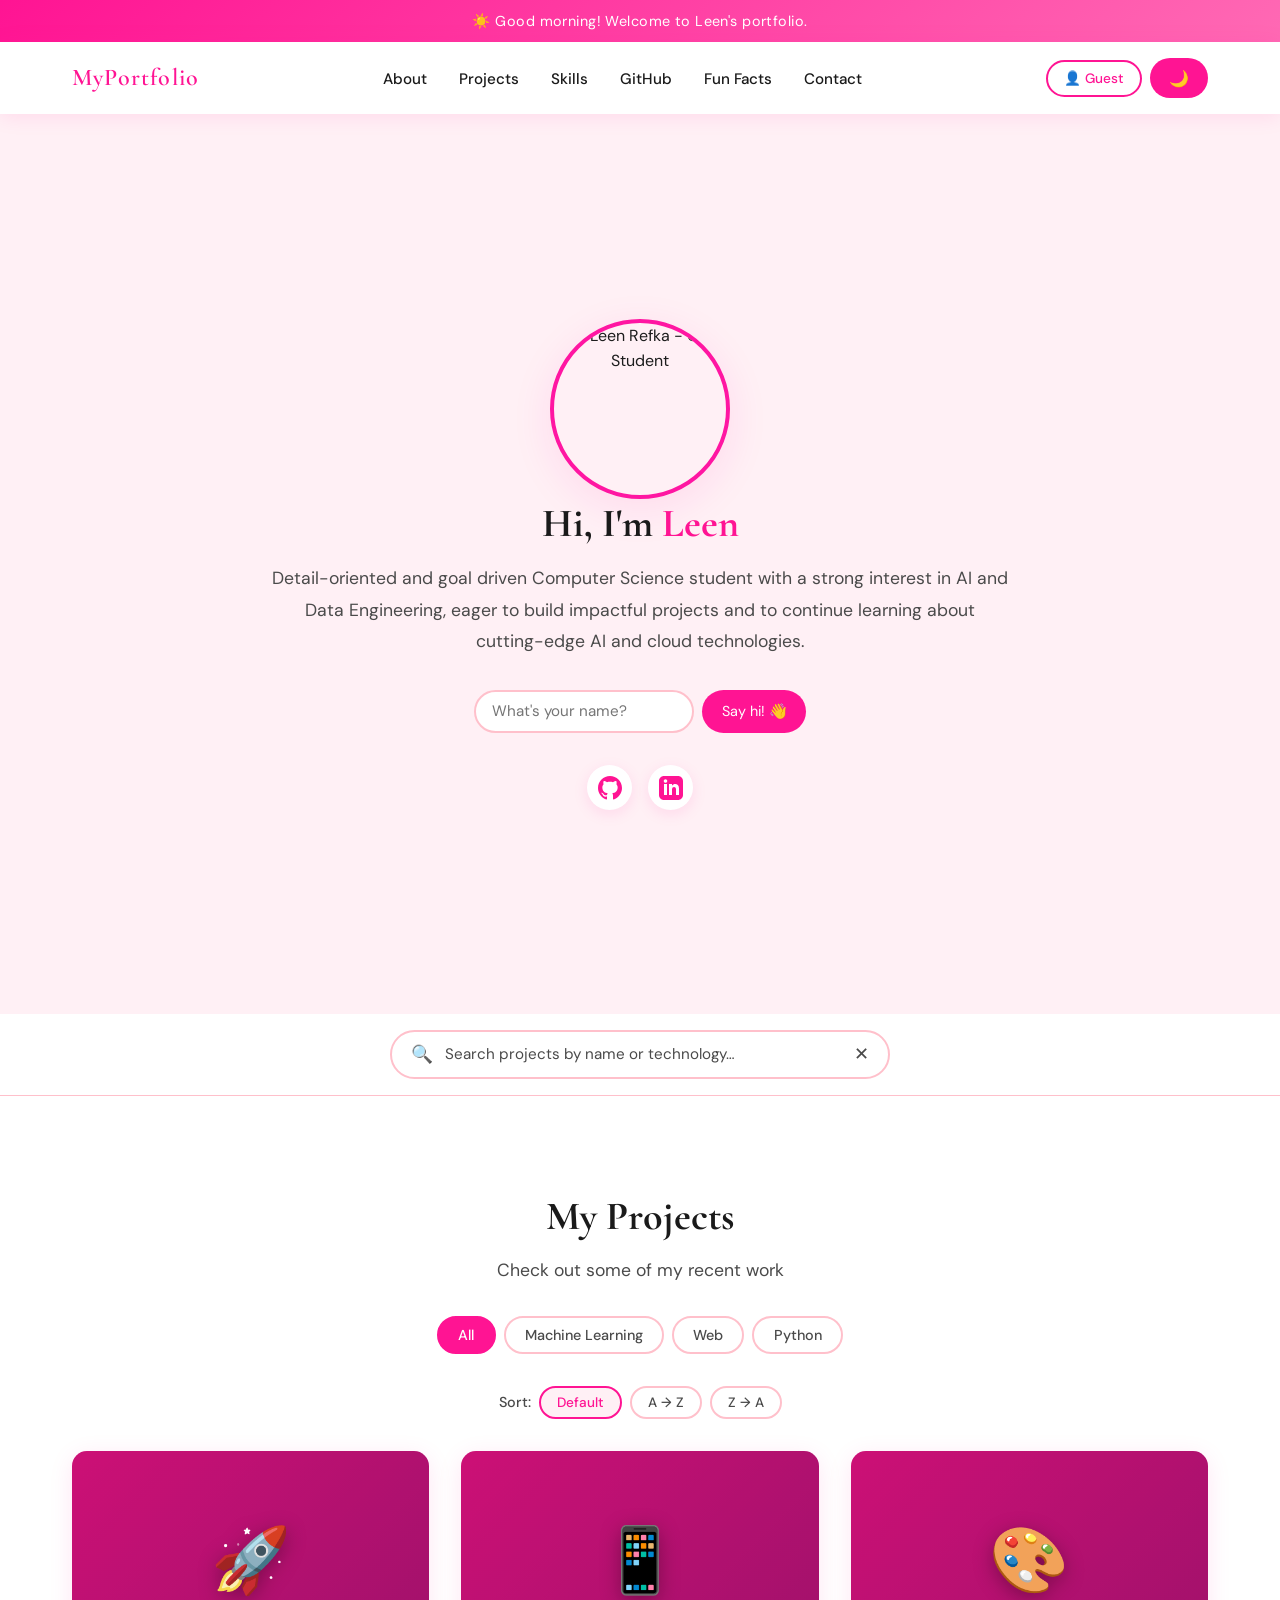
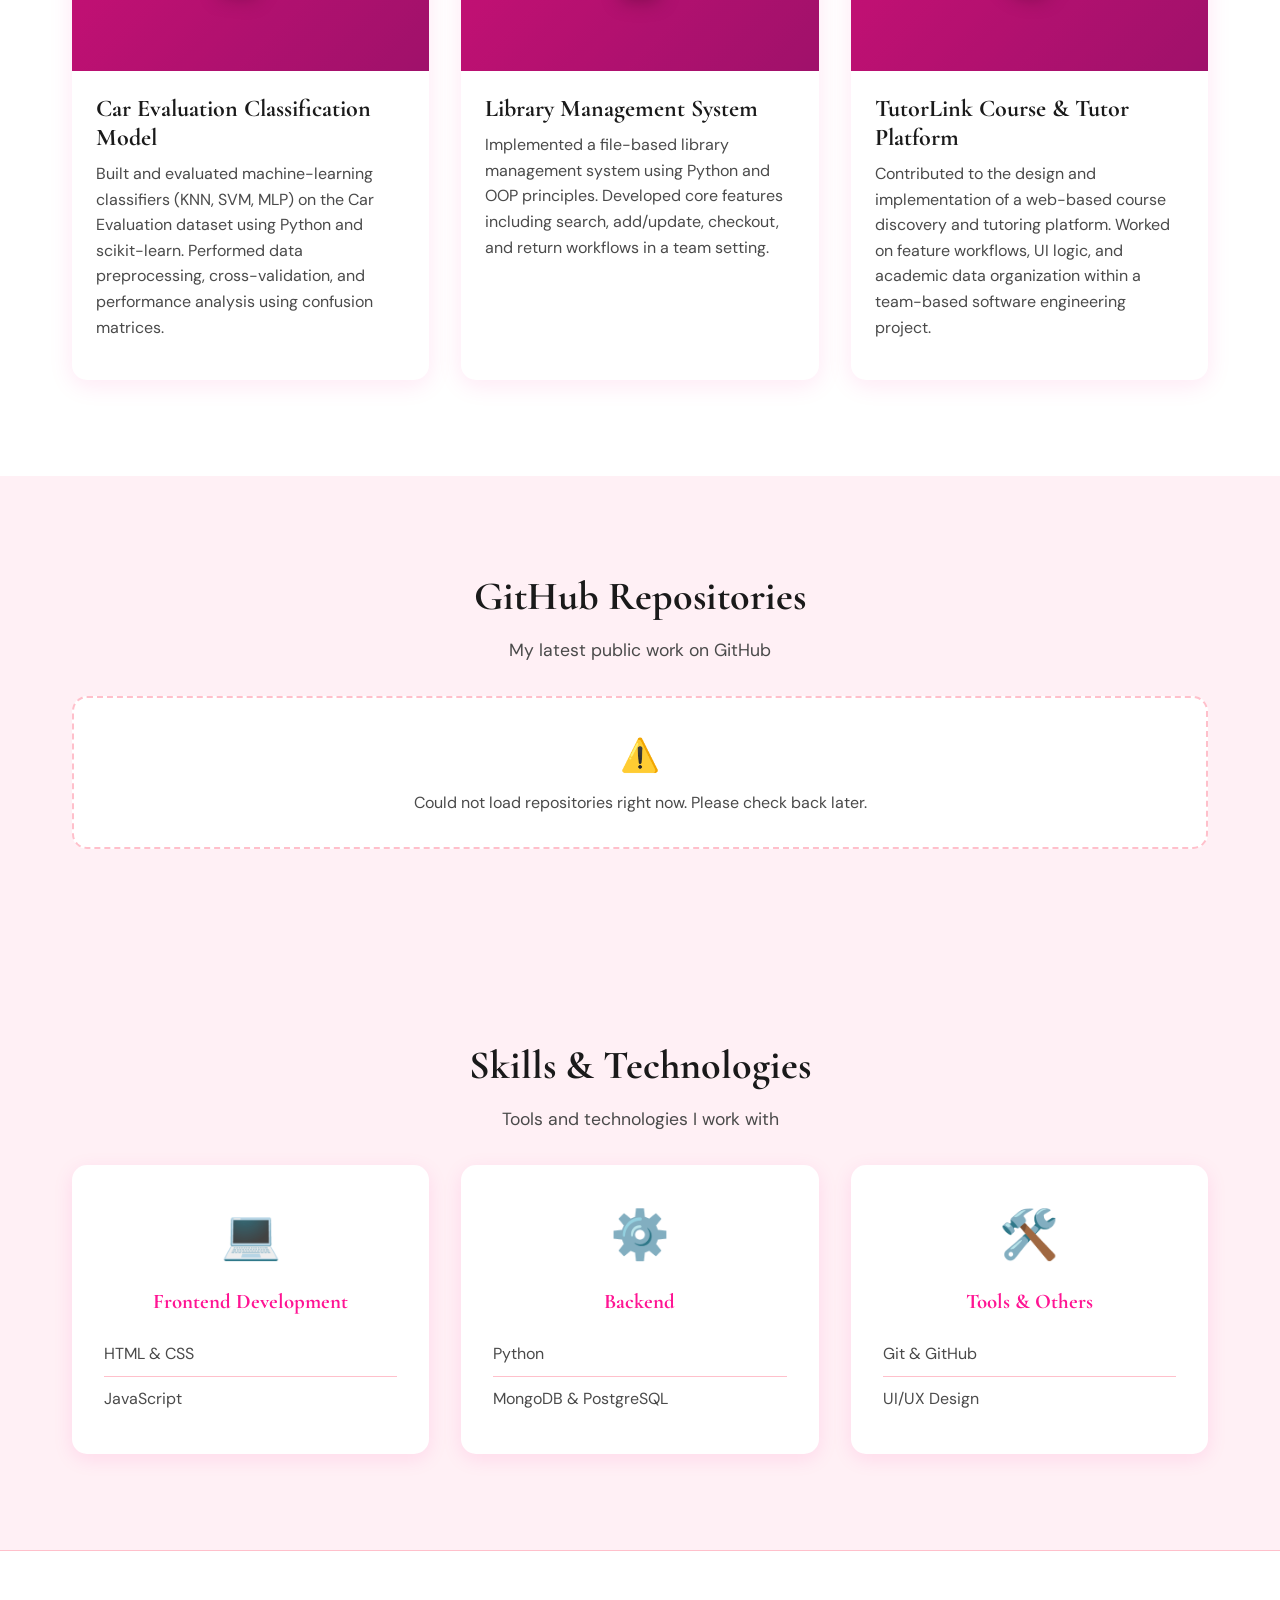
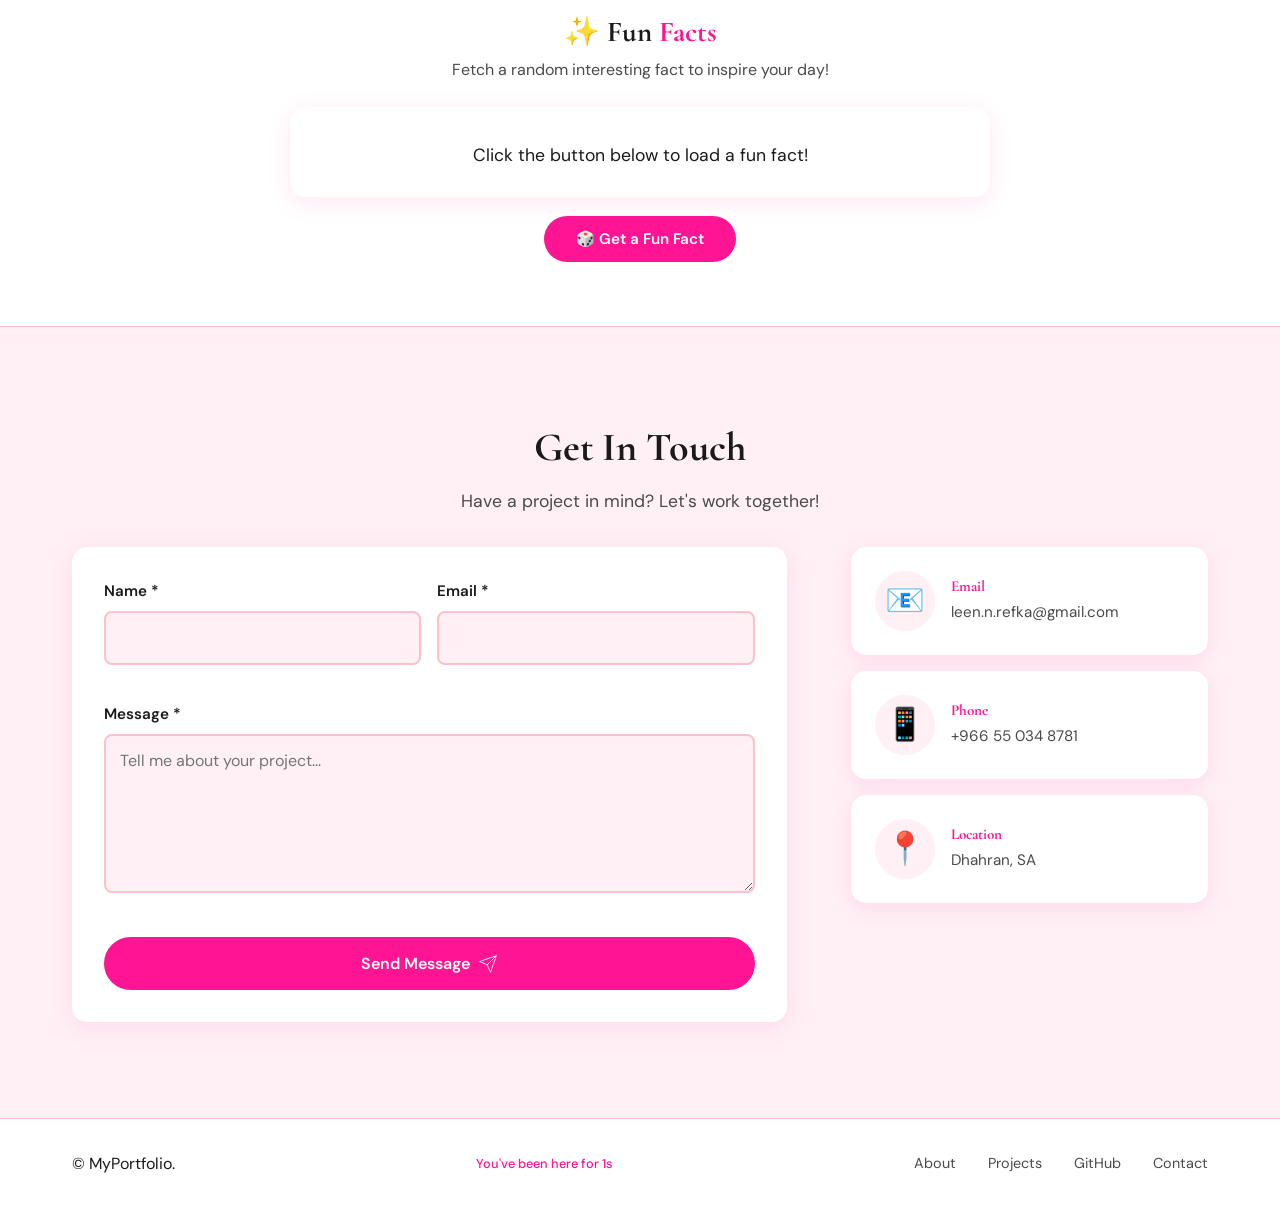
==== commit a35722c5: "assignment 3" ====
--- a/index.html
+++ b/index.html
@@ -6,10 +6,19 @@
     <meta name="description" content="Professional Portfolio - Web Developer">
     <meta name="author" content="Leen Refka">
     <title>Leen Refka | Portfolio</title>
+    <link rel="preconnect" href="https://fonts.googleapis.com">
+    <link rel="preconnect" href="https://fonts.gstatic.com" crossorigin>
+    <link href="https://fonts.googleapis.com/css2?family=Cormorant+Garamond:wght@400;600&family=DM+Sans:wght@400;500;600&display=swap" rel="stylesheet">
     <link rel="stylesheet" href="css/styles.css">
 </head>
 <body>
  
+    <!-- Admin Mode Bar (hidden by default) -->
+    <div id="adminBar" style="display:none;">
+        <span>🔒 Admin Mode Active</span>
+        <span class="admin-hint">You are viewing your portfolio as an administrator.</span>
+    </div>
+
     <!-- Greeting Banner -->
     <div id="greetingBanner">✨ Welcome! Loading your personalized greeting…</div>
  
@@ -23,12 +32,16 @@
                 <li><a href="#about" class="nav-link">About</a></li>
                 <li><a href="#projects" class="nav-link">Projects</a></li>
                 <li><a href="#skills" class="nav-link">Skills</a></li>
+                <li><a href="#github" class="nav-link">GitHub</a></li>
                 <li><a href="#facts" class="nav-link">Fun Facts</a></li>
                 <li><a href="#contact" class="nav-link">Contact</a></li>
             </ul>
-            <button class="theme-toggle" id="themeToggle" aria-label="Toggle theme">
-                <span class="theme-icon">🌙</span>
-            </button>
+            <div class="nav-actions">
+                <button class="login-btn" id="loginBtn" aria-label="Toggle admin mode">👤 Guest</button>
+                <button class="theme-toggle" id="themeToggle" aria-label="Toggle theme">
+                    <span class="theme-icon">🌙</span>
+                </button>
+            </div>
         </div>
     </nav>
  
@@ -37,7 +50,7 @@
         <div class="container">
             <div class="about-content">
                 <div class="profile-image">
-                    <img src="assets/images/profile.jpg" alt="Leen Refka - CS Student">
+                    <img src="assets/images/profile.jpg" alt="Leen Refka - CS Student" loading="lazy">
                 </div>
  
                 <h1 class="tagline">Hi, I'm <span class="highlight">Leen</span></h1>
@@ -86,12 +99,20 @@
             <h2 class="section-title">My Projects</h2>
             <p class="section-subtitle">Check out some of my recent work</p>
  
-            <!-- NEW: Filter Tabs -->
+            <!-- Filter Tabs -->
             <div class="filter-tabs" role="group" aria-label="Filter projects by category">
                 <button class="filter-tab active" data-filter="all">All</button>
                 <button class="filter-tab" data-filter="ml">Machine Learning</button>
                 <button class="filter-tab" data-filter="web">Web</button>
                 <button class="filter-tab" data-filter="python">Python</button>
+            </div>
+
+            <!-- Sort Controls -->
+            <div class="sort-controls" role="group" aria-label="Sort projects">
+                <span class="sort-label">Sort:</span>
+                <button class="sort-btn active" data-sort="default">Default</button>
+                <button class="sort-btn" data-sort="az">A → Z</button>
+                <button class="sort-btn" data-sort="za">Z → A</button>
             </div>
  
             <!-- NEW: Empty state message -->
@@ -154,6 +175,20 @@
         </div>
     </section>
  
+    <!-- GitHub Repos Section -->
+    <section id="github" class="github-section">
+        <div class="container">
+            <h2 class="section-title">GitHub Repositories</h2>
+            <p class="section-subtitle">My latest public work on GitHub</p>
+            <div id="githubRepos" class="github-grid">
+                <div class="github-loading">
+                    <span class="loading-spinner github-spinner"></span>
+                    <p>Loading repositories…</p>
+                </div>
+            </div>
+        </div>
+    </section>
+
     <!-- Skills Section -->
     <section id="skills" class="skills-section">
         <div class="container">
@@ -236,7 +271,7 @@
                         <p class="field-error" id="messageError"></p>
                     </div>
  
-                    <button type="submit" class="submit-btn">
+                    <button type="submit" class="submit-btn" id="submitBtn">
                         <span id="submitText">Send Message</span>
                         <svg width="20" height="20" viewBox="0 0 24 24" fill="none" stroke="currentColor">
                             <line x1="22" y1="2" x2="11" y2="13"></line>
@@ -279,9 +314,11 @@
         <div class="container">
             <div class="footer-content">
                 <p>&copy; MyPortfolio.</p>
+                <p class="visit-timer" id="visitTimer" aria-live="polite">You've been here for 0s</p>
                 <div class="footer-links">
                     <a href="#about">About</a>
                     <a href="#projects">Projects</a>
+                    <a href="#github">GitHub</a>
                     <a href="#contact">Contact</a>
                 </div>
             </div>
--- a/css/styles.css
+++ b/css/styles.css
@@ -98,7 +98,7 @@
    ABOUT SECTION
    ========================= */
 .about-section { background: var(--bg-secondary); padding: var(--spacing-xl) 0; min-height: 100vh; display: flex; align-items: center; }
-.about-content { text-align: center; max-width: 800px; margin: 0 auto; }
+.about-content { text-align: center; max-width: 800px; margin: 0 auto; padding: 0 var(--spacing-md); }
 .profile-image img {
     width: 180px;
     height: 180px;
@@ -107,6 +107,8 @@
     display: block;
     margin: 0 auto;
     box-shadow: 0 10px 40px var(--shadow);
+    border: 4px solid var(--accent);
+    filter: brightness(1.1);
 }
 .image-placeholder {
     width: 180px; height: 180px; border-radius: 50%;
@@ -549,3 +551,173 @@
 .form-group textarea.error {
     border-color: #e53e3e;
 }
+
+/* =========================
+   NAV ACTIONS (login + theme grouped)
+   ========================= */
+.nav-actions {
+    display: flex;
+    align-items: center;
+    gap: 0.5rem;
+}
+.login-btn {
+    background: transparent;
+    color: var(--accent);
+    border: 2px solid var(--accent);
+    padding: 0.5rem 1rem;
+    border-radius: 50px;
+    font-size: 0.85rem;
+    font-family: var(--font-body);
+    font-weight: 500;
+    transition: all 0.3s ease;
+}
+.login-btn:hover { background: var(--accent); color: white; transform: scale(1.05); }
+.login-btn.admin { background: var(--accent); color: white; }
+
+/* =========================
+   ADMIN BAR
+   ========================= */
+#adminBar {
+    background: linear-gradient(135deg, #c71585, #ff1493);
+    color: white;
+    text-align: center;
+    padding: 0.5rem 1rem;
+    font-size: 0.85rem;
+    font-family: var(--font-body);
+    display: flex;
+    justify-content: center;
+    align-items: center;
+    gap: 1rem;
+    flex-wrap: wrap;
+}
+.admin-hint { opacity: 0.85; font-size: 0.8rem; }
+
+/* =========================
+   SORT CONTROLS
+   ========================= */
+.sort-controls {
+    display: flex;
+    align-items: center;
+    gap: 0.5rem;
+    justify-content: center;
+    margin-bottom: var(--spacing-md);
+    flex-wrap: wrap;
+}
+.sort-label {
+    color: var(--text-secondary);
+    font-size: 0.9rem;
+    font-weight: 500;
+}
+.sort-btn {
+    padding: 0.4rem 1rem;
+    border-radius: 50px;
+    border: 2px solid var(--border);
+    background: transparent;
+    color: var(--text-secondary);
+    font-size: 0.85rem;
+    font-family: var(--font-body);
+    font-weight: 500;
+    transition: all 0.3s ease;
+}
+.sort-btn:hover, .sort-btn.active {
+    background: var(--bg-secondary);
+    border-color: var(--accent);
+    color: var(--accent);
+}
+
+/* =========================
+   GITHUB REPOS SECTION
+   ========================= */
+.github-section {
+    padding: var(--spacing-xl) 0;
+    background: var(--bg-secondary);
+}
+.github-grid {
+    display: grid;
+    grid-template-columns: repeat(auto-fill, minmax(300px, 1fr));
+    gap: var(--spacing-md);
+    margin-top: var(--spacing-md);
+}
+.github-loading {
+    grid-column: 1 / -1;
+    display: flex;
+    flex-direction: column;
+    align-items: center;
+    gap: 1rem;
+    padding: 3rem;
+    color: var(--text-secondary);
+}
+.github-spinner {
+    width: 30px;
+    height: 30px;
+    border-width: 3px;
+    border-color: var(--border);
+    border-top-color: var(--accent);
+}
+.github-error {
+    grid-column: 1 / -1;
+    text-align: center;
+    padding: 2rem;
+    color: var(--text-secondary);
+    background: var(--bg-card);
+    border-radius: 15px;
+    border: 2px dashed var(--border);
+}
+.github-error span { font-size: 2rem; display: block; margin-bottom: 0.5rem; }
+.repo-card {
+    background: var(--bg-card);
+    border-radius: 15px;
+    padding: 1.5rem;
+    box-shadow: 0 5px 20px var(--shadow);
+    transition: all 0.3s ease;
+    display: flex;
+    flex-direction: column;
+    gap: 0.75rem;
+    border: 1px solid var(--border);
+}
+.repo-card:hover { transform: translateY(-6px); box-shadow: 0 12px 35px var(--shadow-hover); }
+.repo-card-header { display: flex; align-items: flex-start; justify-content: space-between; gap: 0.5rem; }
+.repo-name {
+    font-family: var(--font-heading);
+    font-size: 1.2rem;
+    color: var(--accent);
+    font-weight: 600;
+    word-break: break-word;
+}
+.repo-name a { color: inherit; transition: opacity 0.2s; }
+.repo-name a:hover { opacity: 0.75; }
+.repo-description { font-size: 0.9rem; color: var(--text-secondary); line-height: 1.5; flex: 1; }
+.repo-meta { display: flex; align-items: center; gap: 1rem; flex-wrap: wrap; margin-top: auto; }
+.repo-lang {
+    display: flex;
+    align-items: center;
+    gap: 0.35rem;
+    font-size: 0.82rem;
+    color: var(--text-secondary);
+}
+.lang-dot {
+    width: 10px;
+    height: 10px;
+    border-radius: 50%;
+    background: var(--accent);
+    flex-shrink: 0;
+}
+.repo-stars { font-size: 0.82rem; color: var(--text-secondary); }
+
+/* =========================
+   VISIT TIMER (FOOTER)
+   ========================= */
+.visit-timer {
+    font-size: 0.8rem;
+    color: var(--accent);
+    font-weight: 500;
+}
+
+/* =========================
+   RESPONSIVE — new sections
+   ========================= */
+@media (max-width: 768px) {
+    .github-grid { grid-template-columns: 1fr; }
+    .nav-actions { gap: 0.4rem; }
+    .login-btn { padding: 0.45rem 0.8rem; font-size: 0.8rem; }
+}
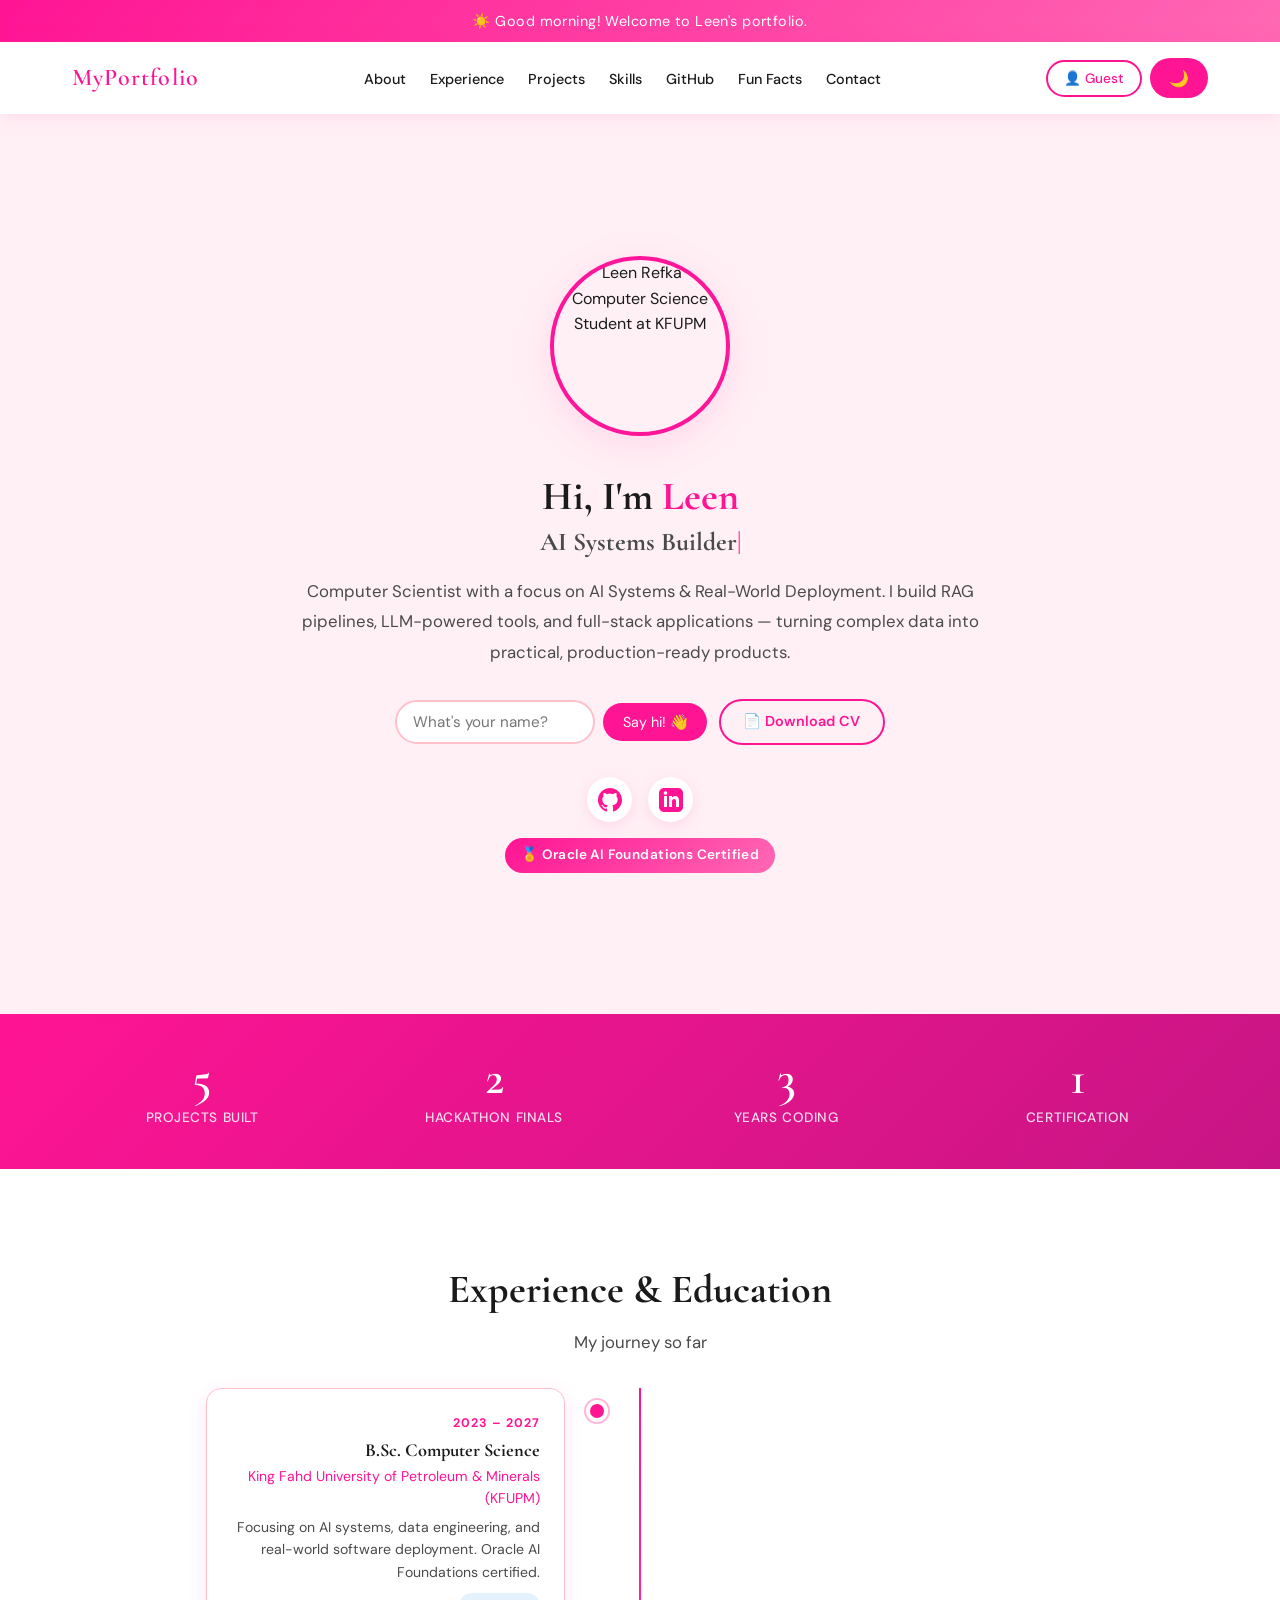
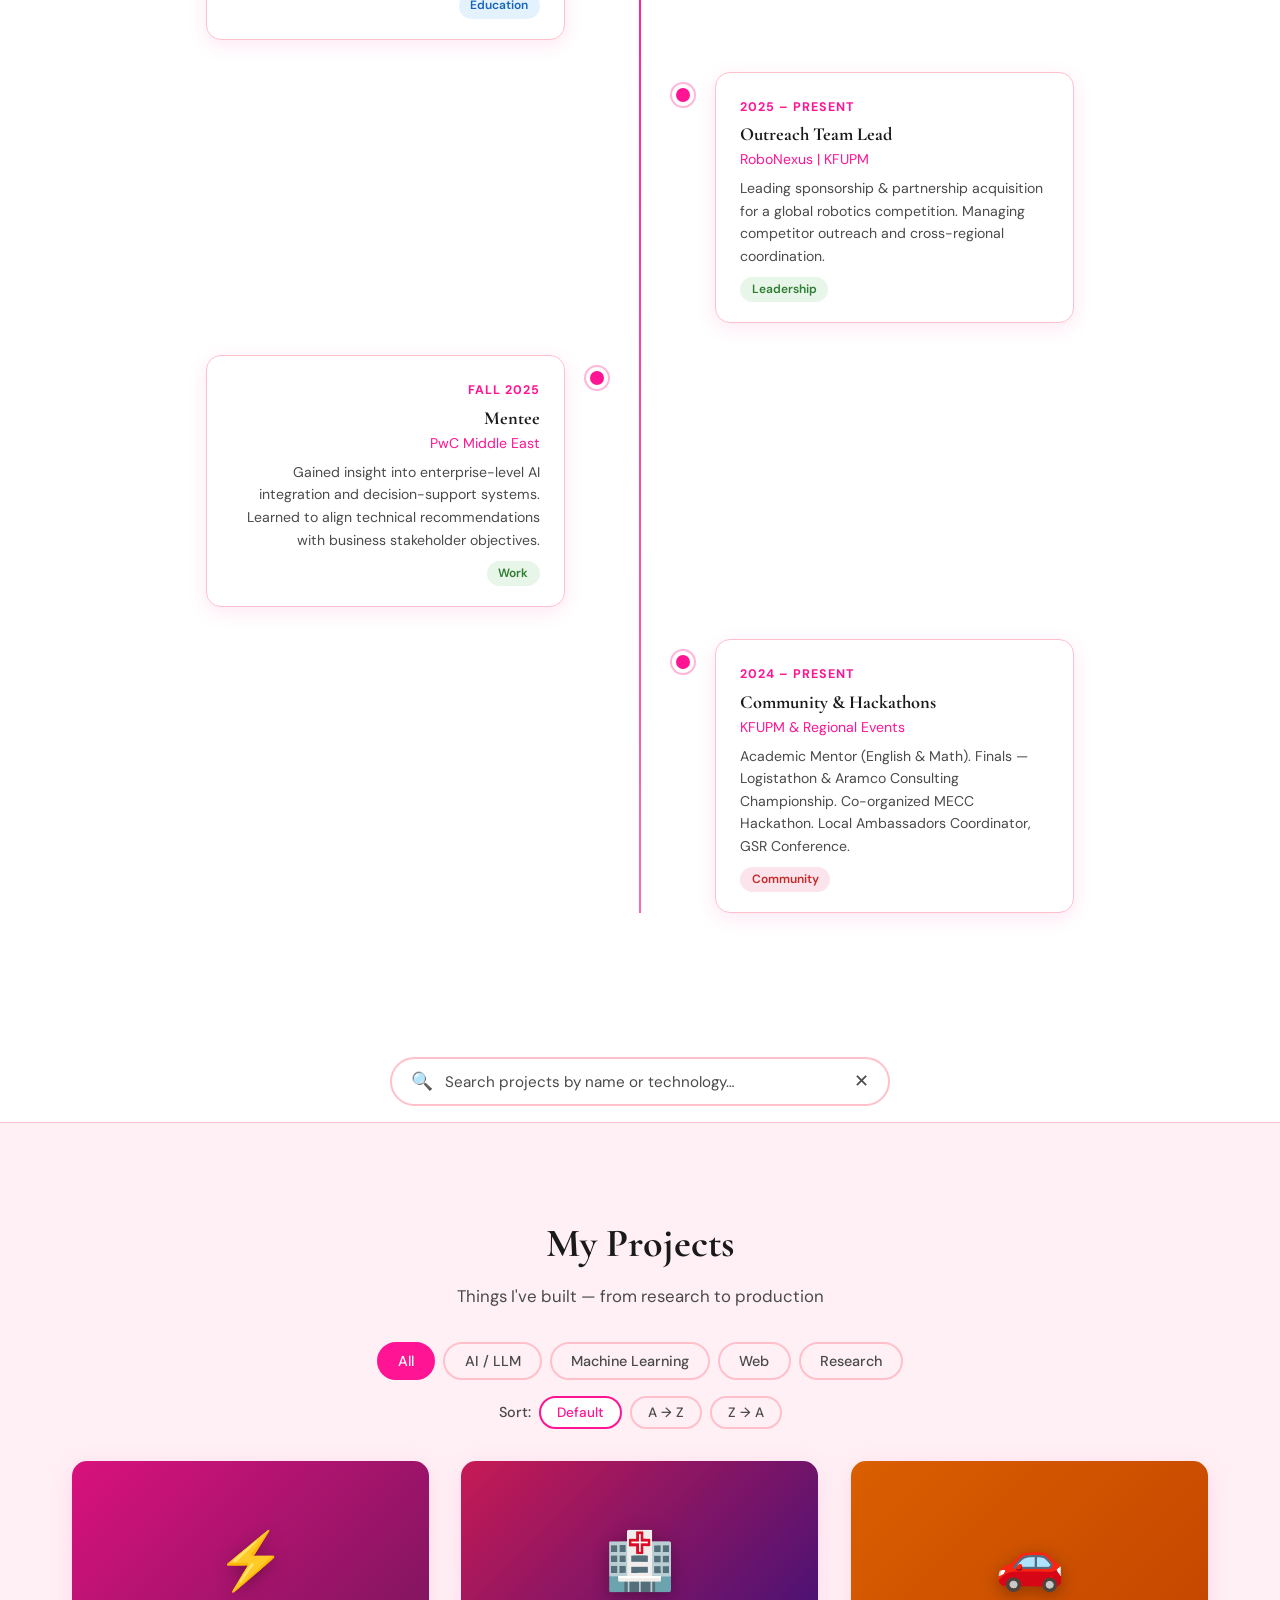
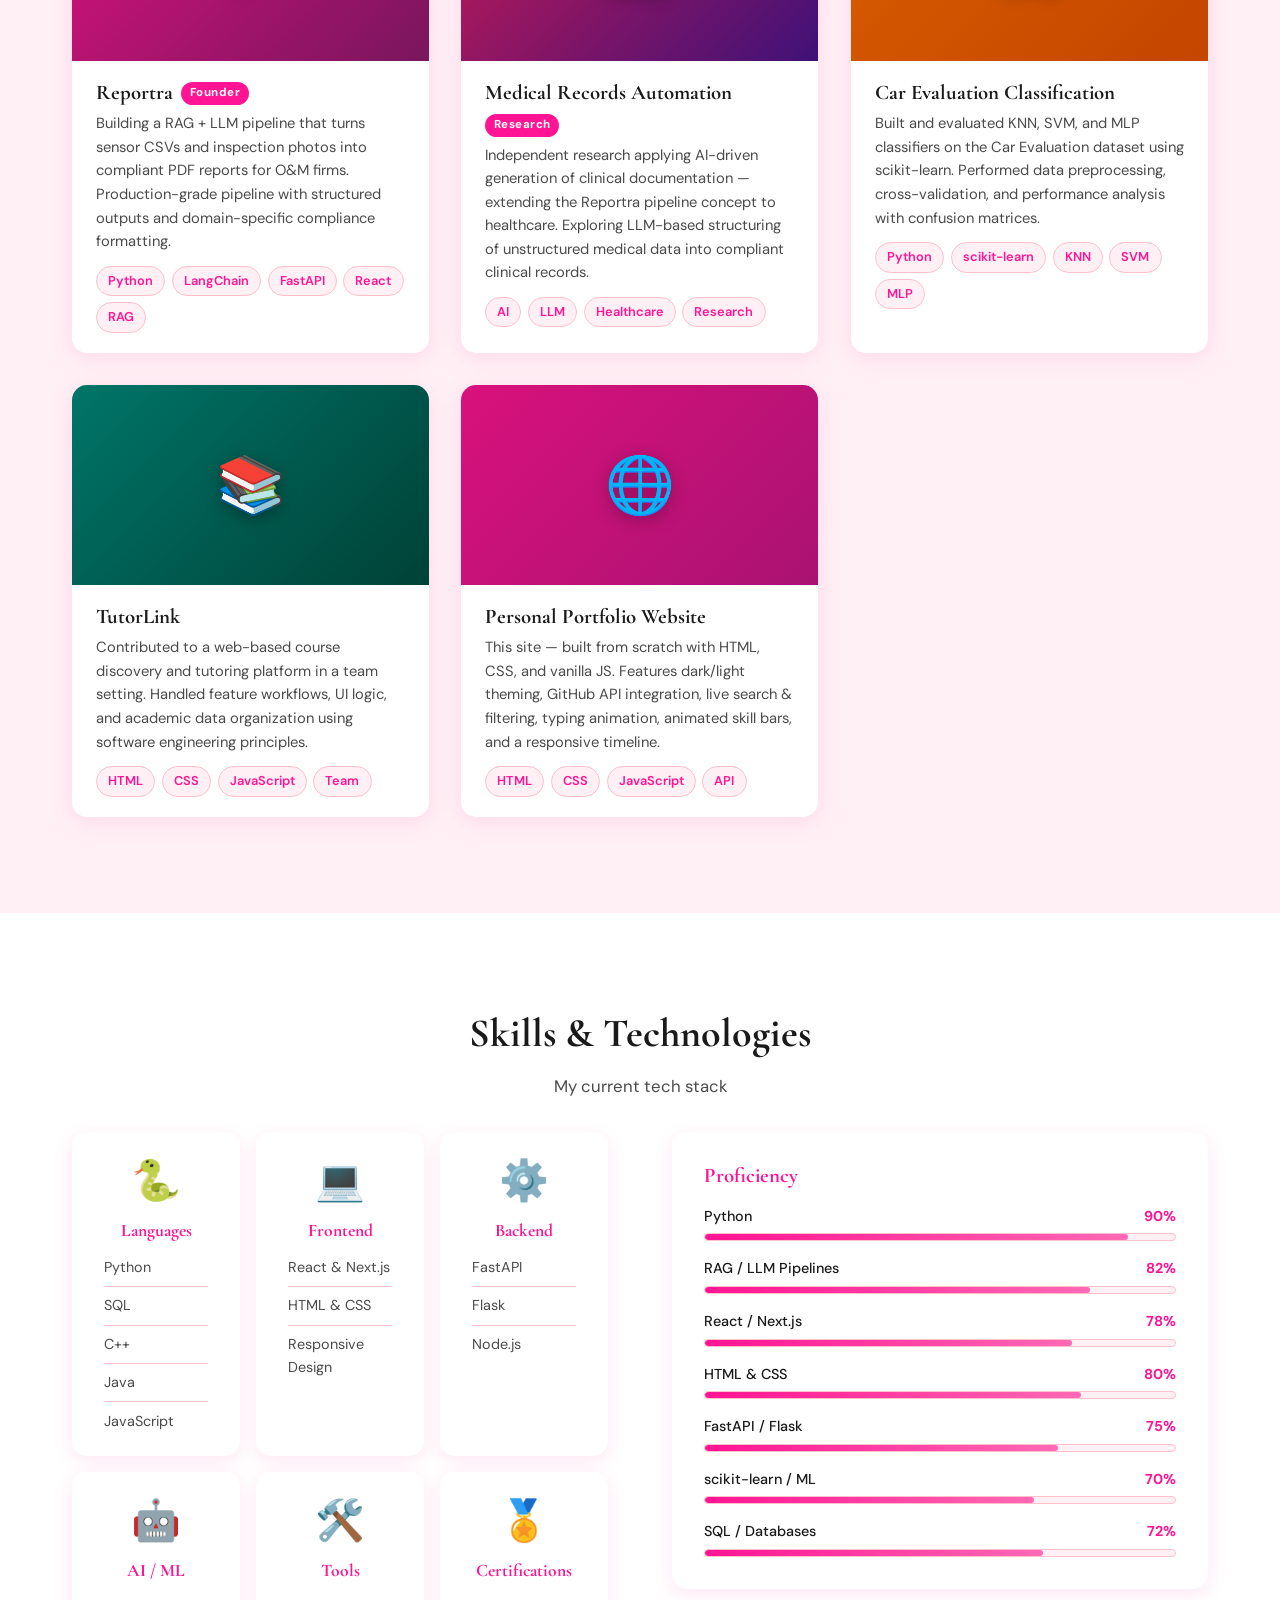
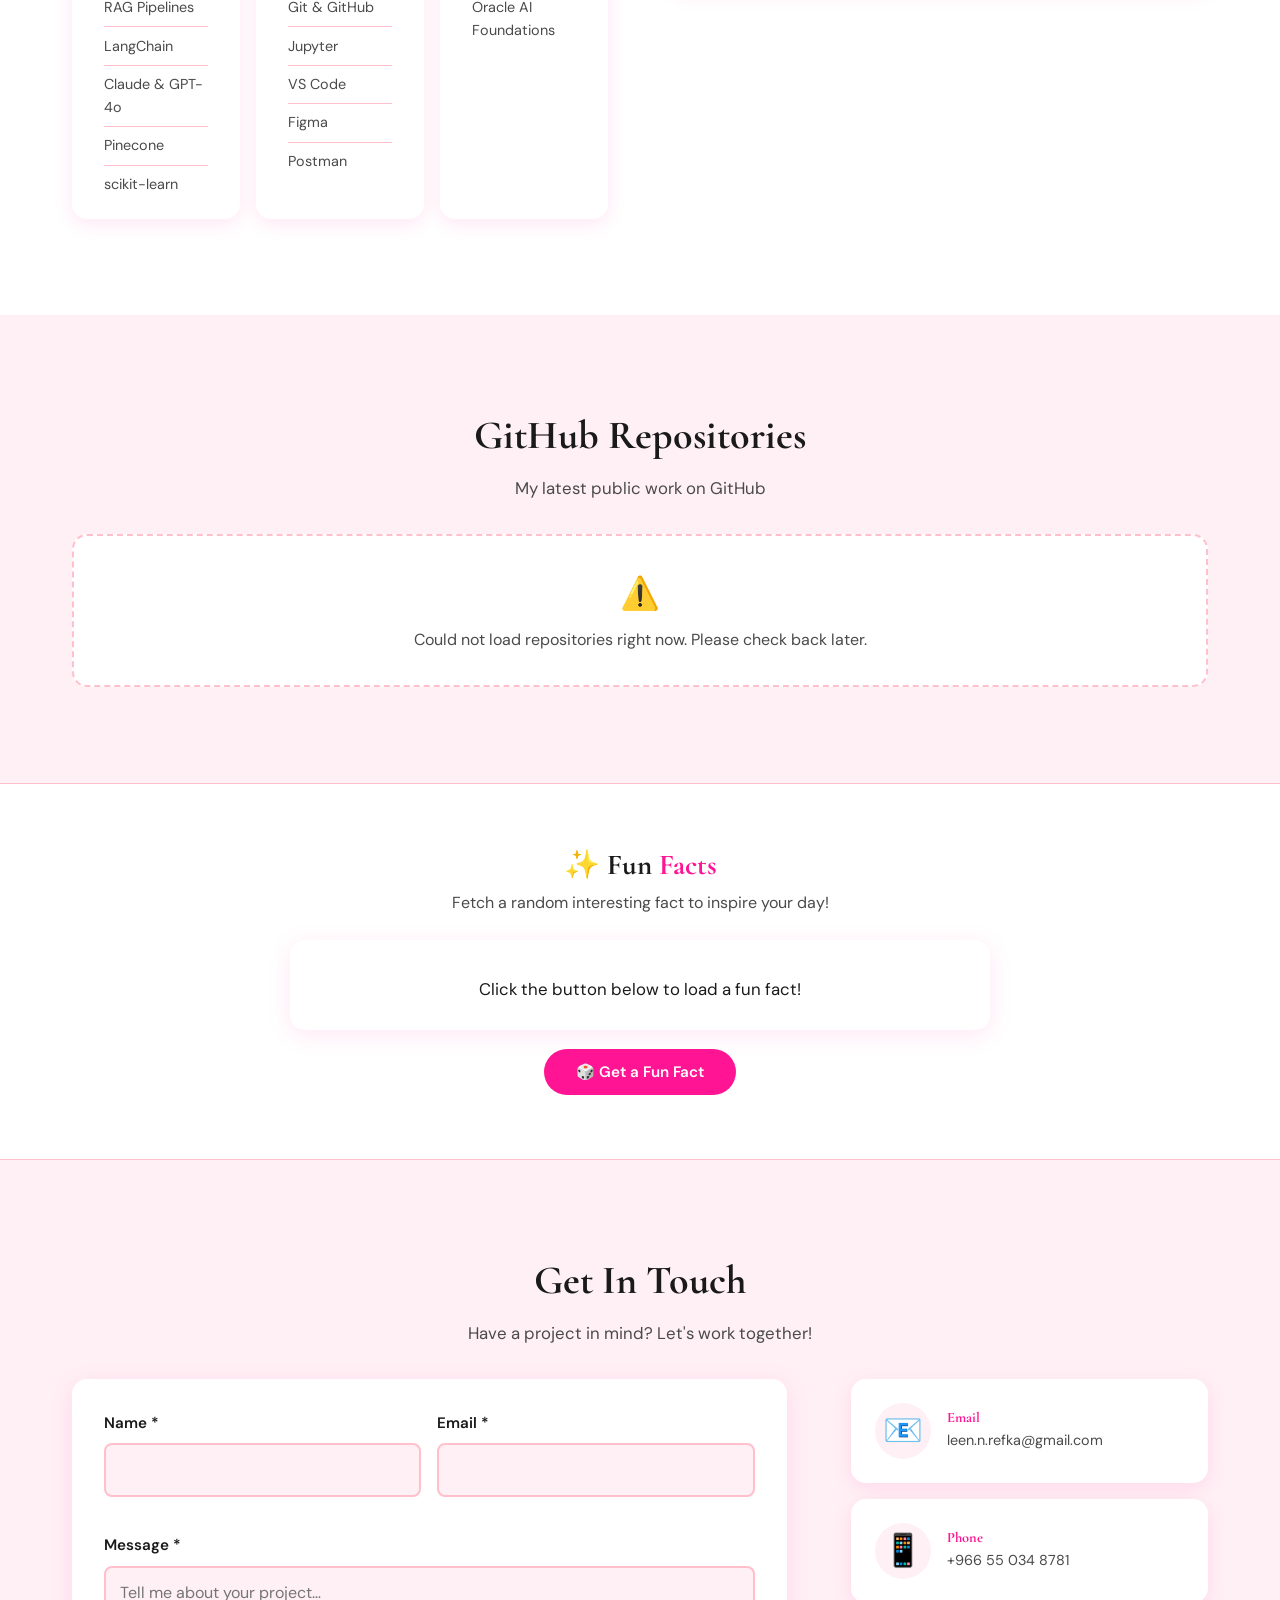
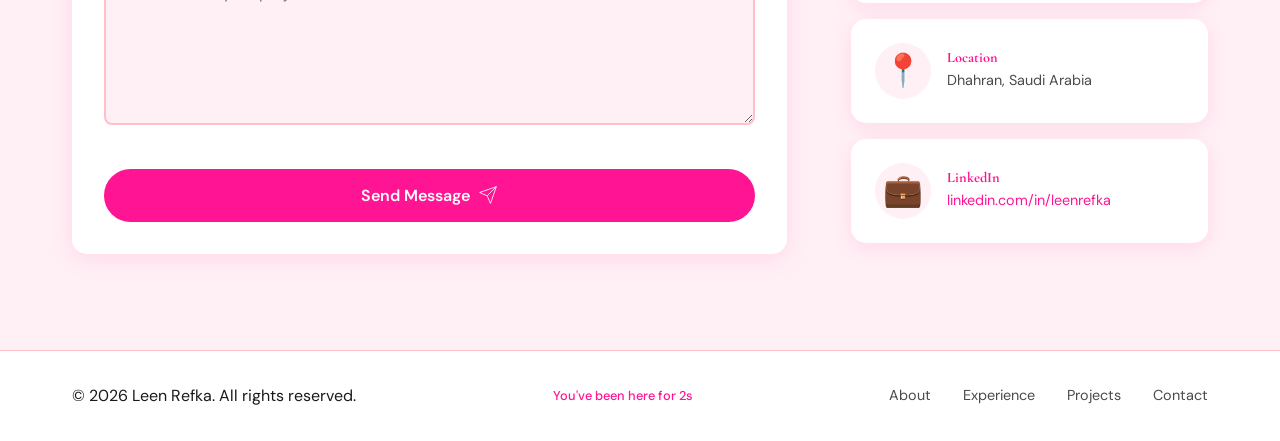
==== commit 1c582e09: "Assignment 4: full rebuild with innovative features - Typing animation cycling real roles from CV - " ====
--- a/index.html
+++ b/index.html
@@ -3,7 +3,7 @@
 <head>
     <meta charset="UTF-8">
     <meta name="viewport" content="width=device-width, initial-scale=1.0">
-    <meta name="description" content="Professional Portfolio - Web Developer">
+    <meta name="description" content="Leen Refka — Computer Scientist specializing in AI Systems & Real-World Deployment. Portfolio of projects in RAG pipelines, ML, and full-stack web development.">
     <meta name="author" content="Leen Refka">
     <title>Leen Refka | Portfolio</title>
     <link rel="preconnect" href="https://fonts.googleapis.com">
@@ -12,7 +12,10 @@
     <link rel="stylesheet" href="css/styles.css">
 </head>
 <body>
- 
+
+    <!-- Scroll Progress Bar -->
+    <div id="scrollProgress" role="progressbar" aria-label="Page scroll progress"></div>
+
     <!-- Admin Mode Bar (hidden by default) -->
     <div id="adminBar" style="display:none;">
         <span>🔒 Admin Mode Active</span>
@@ -21,21 +24,28 @@
 
     <!-- Greeting Banner -->
     <div id="greetingBanner">✨ Welcome! Loading your personalized greeting…</div>
- 
+
     <!-- Navigation Bar -->
-    <nav class="navbar">
+    <nav class="navbar" role="navigation" aria-label="Main navigation">
         <div class="container">
             <div class="logo">
-                <a href="#home">MyPortfolio</a>
-            </div>
-            <ul class="nav-menu">
-                <li><a href="#about" class="nav-link">About</a></li>
-                <li><a href="#projects" class="nav-link">Projects</a></li>
-                <li><a href="#skills" class="nav-link">Skills</a></li>
-                <li><a href="#github" class="nav-link">GitHub</a></li>
-                <li><a href="#facts" class="nav-link">Fun Facts</a></li>
-                <li><a href="#contact" class="nav-link">Contact</a></li>
+                <a href="#about">MyPortfolio</a>
+            </div>
+
+            <button class="hamburger" id="hamburger" aria-label="Toggle navigation menu" aria-expanded="false" aria-controls="navMenu">
+                <span></span><span></span><span></span>
+            </button>
+
+            <ul class="nav-menu" id="navMenu" role="list">
+                <li><a href="#about"      class="nav-link">About</a></li>
+                <li><a href="#experience" class="nav-link">Experience</a></li>
+                <li><a href="#projects"   class="nav-link">Projects</a></li>
+                <li><a href="#skills"     class="nav-link">Skills</a></li>
+                <li><a href="#github"     class="nav-link">GitHub</a></li>
+                <li><a href="#facts"      class="nav-link">Fun Facts</a></li>
+                <li><a href="#contact"    class="nav-link">Contact</a></li>
             </ul>
+
             <div class="nav-actions">
                 <button class="login-btn" id="loginBtn" aria-label="Toggle admin mode">👤 Guest</button>
                 <button class="theme-toggle" id="themeToggle" aria-label="Toggle theme">
@@ -44,142 +54,421 @@
             </div>
         </div>
     </nav>
- 
-    <!-- About Me Section -->
+
+    <!-- About / Hero Section -->
     <section id="about" class="about-section">
         <div class="container">
             <div class="about-content">
                 <div class="profile-image">
-                    <img src="assets/images/profile.jpg" alt="Leen Refka - CS Student" loading="lazy">
-                </div>
- 
-                <h1 class="tagline">Hi, I'm <span class="highlight">Leen</span></h1>
+                    <img src="assets/images/profile.jpg" alt="Leen Refka - Computer Science Student at KFUPM" loading="lazy">
+                </div>
+
+                <h1 class="tagline">
+                    Hi, I'm <span class="highlight">Leen</span><br>
+                    <span class="typing-wrapper">
+                        <span id="typingText" aria-live="polite"></span><span class="typing-cursor" aria-hidden="true">|</span>
+                    </span>
+                </h1>
+
                 <p class="intro">
-                    Detail-oriented and goal driven Computer Science student with a strong interest in AI and Data
-                    Engineering, eager to build impactful projects and to continue learning about cutting-edge AI
-                    and cloud technologies.
+                    Computer Scientist with a focus on AI Systems & Real-World Deployment. I build RAG pipelines,
+                    LLM-powered tools, and full-stack applications — turning complex data into practical,
+                    production-ready products.
                 </p>
- 
-                <!-- Personalised greeting input -->
-                <div class="name-input-wrap">
-                    <input type="text" id="visitorName" placeholder="What's your name?" maxlength="30" aria-label="Enter your name for a personalized greeting" />
-                    <button id="greetBtn">Say hi! 👋</button>
-                </div>
- 
+
+                <div class="hero-actions">
+                    <div class="name-input-wrap">
+                        <input type="text" id="visitorName" placeholder="What's your name?" maxlength="30" aria-label="Enter your name for a personalized greeting" />
+                        <button id="greetBtn">Say hi! 👋</button>
+                    </div>
+                    <a href="assets/Leen_Refka_CV_1page.pdf" class="resume-btn" download aria-label="Download Leen's CV">
+                        📄 Download CV
+                    </a>
+                </div>
+
                 <div class="social-links">
-                    <a href="#" class="social-icon" aria-label="GitHub">
-                        <svg width="24" height="24" viewBox="0 0 24 24" fill="currentColor">
+                    <a href="https://github.com/leen7777" target="_blank" rel="noopener noreferrer" class="social-icon" aria-label="GitHub profile">
+                        <svg width="24" height="24" viewBox="0 0 24 24" fill="currentColor" aria-hidden="true">
                             <path d="M12 0c-6.626 0-12 5.373-12 12 0 5.302 3.438 9.8 8.207 11.387.599.111.793-.261.793-.577v-2.234c-3.338.726-4.033-1.416-4.033-1.416-.546-1.387-1.333-1.756-1.333-1.756-1.089-.745.083-.729.083-.729 1.205.084 1.839 1.237 1.839 1.237 1.07 1.834 2.807 1.304 3.492.997.107-.775.418-1.305.762-1.604-2.665-.305-5.467-1.334-5.467-5.931 0-1.311.469-2.381 1.236-3.221-.124-.303-.535-1.524.117-3.176 0 0 1.008-.322 3.301 1.23.957-.266 1.983-.399 3.003-.404 1.02.005 2.047.138 3.006.404 2.291-1.552 3.297-1.23 3.297-1.23.653 1.653.242 2.874.118 3.176.77.84 1.235 1.911 1.235 3.221 0 4.609-2.807 5.624-5.479 5.921.43.372.823 1.102.823 2.222v3.293c0 .319.192.694.801.576 4.765-1.589 8.199-6.086 8.199-11.386 0-6.627-5.373-12-12-12z"/>
                         </svg>
                     </a>
-                    <a href="#" class="social-icon" aria-label="LinkedIn">
-                        <svg width="24" height="24" viewBox="0 0 24 24" fill="currentColor">
+                    <a href="https://linkedin.com/in/leenrefka" target="_blank" rel="noopener noreferrer" class="social-icon" aria-label="LinkedIn profile">
+                        <svg width="24" height="24" viewBox="0 0 24 24" fill="currentColor" aria-hidden="true">
                             <path d="M19 0h-14c-2.761 0-5 2.239-5 5v14c0 2.761 2.239 5 5 5h14c2.762 0 5-2.239 5-5v-14c0-2.761-2.238-5-5-5zm-11 19h-3v-11h3v11zm-1.5-12.268c-.966 0-1.75-.79-1.75-1.764s.784-1.764 1.75-1.764 1.75.79 1.75 1.764-.783 1.764-1.75 1.764zm13.5 12.268h-3v-5.604c0-3.368-4-3.113-4 0v5.604h-3v-11h3v1.765c1.396-2.586 7-2.777 7 2.476v6.759z"/>
                         </svg>
                     </a>
                 </div>
-            </div>
-        </div>
-    </section>
- 
-    <!--  Search Bar -->
+
+                <!-- Certifications badge -->
+                <div class="cert-badge" aria-label="Certification">
+                    🏅 Oracle AI Foundations Certified
+                </div>
+            </div>
+        </div>
+    </section>
+
+    <!-- Stats Strip -->
+    <section class="stats-strip" aria-label="Key statistics">
+        <div class="container">
+            <div class="stats-grid">
+                <div class="stat-item reveal">
+                    <span class="stat-number" data-target="5">0</span>
+                    <span class="stat-label">Projects Built</span>
+                </div>
+                <div class="stat-item reveal">
+                    <span class="stat-number" data-target="2">0</span>
+                    <span class="stat-label">Hackathon Finals</span>
+                </div>
+                <div class="stat-item reveal">
+                    <span class="stat-number" data-target="3">0</span>
+                    <span class="stat-label">Years Coding</span>
+                </div>
+                <div class="stat-item reveal">
+                    <span class="stat-number" data-target="1">0</span>
+                    <span class="stat-label">Certification</span>
+                </div>
+            </div>
+        </div>
+    </section>
+
+    <!-- Experience & Education Timeline -->
+    <section id="experience" class="experience-section">
+        <div class="container">
+            <h2 class="section-title reveal">Experience & Education</h2>
+            <p class="section-subtitle reveal">My journey so far</p>
+
+            <div class="timeline">
+
+                <div class="timeline-item reveal" data-side="left">
+                    <div class="timeline-dot"></div>
+                    <div class="timeline-card">
+                        <span class="timeline-date">2023 – 2027</span>
+                        <h3>B.Sc. Computer Science</h3>
+                        <p class="timeline-place">King Fahd University of Petroleum & Minerals (KFUPM)</p>
+                        <p class="timeline-desc">Focusing on AI systems, data engineering, and real-world software deployment. Oracle AI Foundations certified.</p>
+                        <span class="timeline-badge edu">Education</span>
+                    </div>
+                </div>
+
+                <div class="timeline-item reveal" data-side="right">
+                    <div class="timeline-dot"></div>
+                    <div class="timeline-card">
+                        <span class="timeline-date">2025 – Present</span>
+                        <h3>Outreach Team Lead</h3>
+                        <p class="timeline-place">RoboNexus | KFUPM</p>
+                        <p class="timeline-desc">Leading sponsorship & partnership acquisition for a global robotics competition. Managing competitor outreach and cross-regional coordination.</p>
+                        <span class="timeline-badge work">Leadership</span>
+                    </div>
+                </div>
+
+                <div class="timeline-item reveal" data-side="left">
+                    <div class="timeline-dot"></div>
+                    <div class="timeline-card">
+                        <span class="timeline-date">Fall 2025</span>
+                        <h3>Mentee</h3>
+                        <p class="timeline-place">PwC Middle East</p>
+                        <p class="timeline-desc">Gained insight into enterprise-level AI integration and decision-support systems. Learned to align technical recommendations with business stakeholder objectives.</p>
+                        <span class="timeline-badge work">Work</span>
+                    </div>
+                </div>
+
+                <div class="timeline-item reveal" data-side="right">
+                    <div class="timeline-dot"></div>
+                    <div class="timeline-card">
+                        <span class="timeline-date">2024 – Present</span>
+                        <h3>Community & Hackathons</h3>
+                        <p class="timeline-place">KFUPM & Regional Events</p>
+                        <p class="timeline-desc">Academic Mentor (English & Math). Finals — Logistathon & Aramco Consulting Championship. Co-organized MECC Hackathon. Local Ambassadors Coordinator, GSR Conference.</p>
+                        <span class="timeline-badge proj">Community</span>
+                    </div>
+                </div>
+
+            </div>
+        </div>
+    </section>
+
+    <!-- Search Bar -->
     <div class="search-section">
         <div class="container">
             <div class="search-wrap">
-                <span>🔍</span>
+                <span aria-hidden="true">🔍</span>
                 <input type="text" id="projectSearch" placeholder="Search projects by name or technology…" aria-label="Search projects" />
                 <button id="searchClear" aria-label="Clear search" title="Clear">✕</button>
             </div>
         </div>
     </div>
- 
+
     <!-- Projects Section -->
     <section id="projects" class="projects-section">
         <div class="container">
-            <h2 class="section-title">My Projects</h2>
-            <p class="section-subtitle">Check out some of my recent work</p>
- 
-            <!-- Filter Tabs -->
-            <div class="filter-tabs" role="group" aria-label="Filter projects by category">
+            <h2 class="section-title reveal">My Projects</h2>
+            <p class="section-subtitle reveal">Things I've built — from research to production</p>
+
+            <div class="filter-tabs reveal" role="group" aria-label="Filter projects by category">
                 <button class="filter-tab active" data-filter="all">All</button>
+                <button class="filter-tab" data-filter="ai">AI / LLM</button>
                 <button class="filter-tab" data-filter="ml">Machine Learning</button>
                 <button class="filter-tab" data-filter="web">Web</button>
-                <button class="filter-tab" data-filter="python">Python</button>
-            </div>
-
-            <!-- Sort Controls -->
-            <div class="sort-controls" role="group" aria-label="Sort projects">
+                <button class="filter-tab" data-filter="research">Research</button>
+            </div>
+
+            <div class="sort-controls reveal" role="group" aria-label="Sort projects">
                 <span class="sort-label">Sort:</span>
                 <button class="sort-btn active" data-sort="default">Default</button>
                 <button class="sort-btn" data-sort="az">A → Z</button>
                 <button class="sort-btn" data-sort="za">Z → A</button>
             </div>
- 
-            <!-- NEW: Empty state message -->
-            <div id="emptyState">
-                <div class="empty-icon">🔎</div>
+
+            <div id="emptyState" role="status">
+                <div class="empty-icon" aria-hidden="true">🔎</div>
                 <p>No projects found. Try a different search or filter.</p>
             </div>
- 
+
             <div class="projects-grid" id="projectsGrid">
- 
-                <!-- Project Card 1 -->
-                <div class="project-card" data-category="ml" data-title="Car Evaluation Classification Model" data-tags="python machine learning scikit-learn knn svm mlp">
-                    <div class="project-image">
+
+                <!-- Reportra -->
+                <div class="project-card reveal" data-category="ai" data-title="Reportra" data-tags="rag llm langchain fastapi react python ai pipeline pdf founder startup">
+                    <div class="project-image" style="background: linear-gradient(135deg, #ff1493 0%, #8e1a6e 100%);">
                         <div class="image-overlay">
-                            <span class="project-icon">🚀</span>
+                            <span class="project-icon" aria-hidden="true">⚡</span>
                         </div>
                     </div>
                     <div class="project-content">
-                        <h3 class="project-title">Car Evaluation Classification Model</h3>
+                        <div class="project-title-row">
+                            <h3 class="project-title">Reportra</h3>
+                            <span class="project-badge">Founder</span>
+                        </div>
                         <p class="project-description">
-                            Built and evaluated machine-learning classifiers (KNN, SVM, MLP) on the Car Evaluation dataset using Python
-                            and scikit-learn. Performed data preprocessing, cross-validation, and performance analysis using confusion matrices.
+                            Building a RAG + LLM pipeline that turns sensor CSVs and inspection photos into
+                            compliant PDF reports for O&M firms. Production-grade pipeline with structured
+                            outputs and domain-specific compliance formatting.
                         </p>
-                    </div>
-                </div>
- 
-                <!-- Project Card 2 -->
-                <div class="project-card" data-category="python" data-title="Library Management System" data-tags="python oop file management team">
-                    <div class="project-image">
+                        <div class="project-tags">
+                            <span class="tag">Python</span>
+                            <span class="tag">LangChain</span>
+                            <span class="tag">FastAPI</span>
+                            <span class="tag">React</span>
+                            <span class="tag">RAG</span>
+                        </div>
+                    </div>
+                </div>
+
+                <!-- Medical Records Automation -->
+                <div class="project-card reveal" data-category="research" data-title="Medical Records Automation" data-tags="ai llm healthcare clinical documentation research rag python independent">
+                    <div class="project-image" style="background: linear-gradient(135deg, #e91e63 0%, #4a148c 100%);">
                         <div class="image-overlay">
-                            <span class="project-icon">📱</span>
+                            <span class="project-icon" aria-hidden="true">🏥</span>
                         </div>
                     </div>
                     <div class="project-content">
-                        <h3 class="project-title">Library Management System</h3>
+                        <div class="project-title-row">
+                            <h3 class="project-title">Medical Records Automation</h3>
+                            <span class="project-badge">Research</span>
+                        </div>
                         <p class="project-description">
-                            Implemented a file-based library management system using Python and OOP principles.
-                            Developed core features including search, add/update, checkout, and return workflows in a team setting.
+                            Independent research applying AI-driven generation of clinical documentation —
+                            extending the Reportra pipeline concept to healthcare. Exploring LLM-based
+                            structuring of unstructured medical data into compliant clinical records.
                         </p>
-                    </div>
-                </div>
- 
-                <!-- Project Card 3 -->
-                <div class="project-card" data-category="web" data-title="TutorLink Course & Tutor Platform" data-tags="web ui html css team software engineering">
-                    <div class="project-image">
+                        <div class="project-tags">
+                            <span class="tag">AI</span>
+                            <span class="tag">LLM</span>
+                            <span class="tag">Healthcare</span>
+                            <span class="tag">Research</span>
+                        </div>
+                    </div>
+                </div>
+
+                <!-- Car Evaluation Classification Model -->
+                <div class="project-card reveal" data-category="ml" data-title="Car Evaluation Classification Model" data-tags="python machine learning scikit-learn knn svm mlp classification">
+                    <div class="project-image" style="background: linear-gradient(135deg, #ff6f00 0%, #e65100 100%);">
                         <div class="image-overlay">
-                            <span class="project-icon">🎨</span>
+                            <span class="project-icon" aria-hidden="true">🚗</span>
                         </div>
                     </div>
                     <div class="project-content">
-                        <h3 class="project-title">TutorLink Course & Tutor Platform</h3>
+                        <div class="project-title-row">
+                            <h3 class="project-title">Car Evaluation Classification</h3>
+                        </div>
                         <p class="project-description">
-                            Contributed to the design and implementation of a web-based course discovery and tutoring platform.
-                            Worked on feature workflows, UI logic, and academic data organization within a team-based software engineering project.
+                            Built and evaluated KNN, SVM, and MLP classifiers on the Car Evaluation dataset
+                            using scikit-learn. Performed data preprocessing, cross-validation, and performance
+                            analysis with confusion matrices.
                         </p>
-                    </div>
-                </div>
- 
-            </div>
-        </div>
-    </section>
- 
+                        <div class="project-tags">
+                            <span class="tag">Python</span>
+                            <span class="tag">scikit-learn</span>
+                            <span class="tag">KNN</span>
+                            <span class="tag">SVM</span>
+                            <span class="tag">MLP</span>
+                        </div>
+                    </div>
+                </div>
+
+                <!-- TutorLink -->
+                <div class="project-card reveal" data-category="web" data-title="TutorLink Course & Tutor Platform" data-tags="web html css javascript ui team software engineering tutor">
+                    <div class="project-image" style="background: linear-gradient(135deg, #00897b 0%, #004d40 100%);">
+                        <div class="image-overlay">
+                            <span class="project-icon" aria-hidden="true">📚</span>
+                        </div>
+                    </div>
+                    <div class="project-content">
+                        <div class="project-title-row">
+                            <h3 class="project-title">TutorLink</h3>
+                        </div>
+                        <p class="project-description">
+                            Contributed to a web-based course discovery and tutoring platform in a team
+                            setting. Handled feature workflows, UI logic, and academic data organization
+                            using software engineering principles.
+                        </p>
+                        <div class="project-tags">
+                            <span class="tag">HTML</span>
+                            <span class="tag">CSS</span>
+                            <span class="tag">JavaScript</span>
+                            <span class="tag">Team</span>
+                        </div>
+                    </div>
+                </div>
+
+                <!-- This Portfolio -->
+                <div class="project-card reveal" data-category="web" data-title="Personal Portfolio Website" data-tags="web html css javascript api responsive dark mode github api">
+                    <div class="project-image" style="background: linear-gradient(135deg, #ff1493 0%, #c71585 100%);">
+                        <div class="image-overlay">
+                            <span class="project-icon" aria-hidden="true">🌐</span>
+                        </div>
+                    </div>
+                    <div class="project-content">
+                        <div class="project-title-row">
+                            <h3 class="project-title">Personal Portfolio Website</h3>
+                        </div>
+                        <p class="project-description">
+                            This site — built from scratch with HTML, CSS, and vanilla JS. Features dark/light
+                            theming, GitHub API integration, live search & filtering, typing animation,
+                            animated skill bars, and a responsive timeline.
+                        </p>
+                        <div class="project-tags">
+                            <span class="tag">HTML</span>
+                            <span class="tag">CSS</span>
+                            <span class="tag">JavaScript</span>
+                            <span class="tag">API</span>
+                        </div>
+                    </div>
+                </div>
+
+            </div>
+        </div>
+    </section>
+
+    <!-- Skills Section -->
+    <section id="skills" class="skills-section">
+        <div class="container">
+            <h2 class="section-title reveal">Skills & Technologies</h2>
+            <p class="section-subtitle reveal">My current tech stack</p>
+
+            <div class="skills-layout">
+                <div class="skills-grid">
+                    <div class="skill-category reveal">
+                        <div class="skill-icon" aria-hidden="true">🐍</div>
+                        <h3>Languages</h3>
+                        <ul class="skill-list">
+                            <li>Python</li>
+                            <li>SQL</li>
+                            <li>C++</li>
+                            <li>Java</li>
+                            <li>JavaScript</li>
+                        </ul>
+                    </div>
+                    <div class="skill-category reveal">
+                        <div class="skill-icon" aria-hidden="true">💻</div>
+                        <h3>Frontend</h3>
+                        <ul class="skill-list">
+                            <li>React & Next.js</li>
+                            <li>HTML & CSS</li>
+                            <li>Responsive Design</li>
+                        </ul>
+                    </div>
+                    <div class="skill-category reveal">
+                        <div class="skill-icon" aria-hidden="true">⚙️</div>
+                        <h3>Backend</h3>
+                        <ul class="skill-list">
+                            <li>FastAPI</li>
+                            <li>Flask</li>
+                            <li>Node.js</li>
+                        </ul>
+                    </div>
+                    <div class="skill-category reveal">
+                        <div class="skill-icon" aria-hidden="true">🤖</div>
+                        <h3>AI / ML</h3>
+                        <ul class="skill-list">
+                            <li>RAG Pipelines</li>
+                            <li>LangChain</li>
+                            <li>Claude & GPT-4o</li>
+                            <li>Pinecone</li>
+                            <li>scikit-learn</li>
+                        </ul>
+                    </div>
+                    <div class="skill-category reveal">
+                        <div class="skill-icon" aria-hidden="true">🛠️</div>
+                        <h3>Tools</h3>
+                        <ul class="skill-list">
+                            <li>Git & GitHub</li>
+                            <li>Jupyter</li>
+                            <li>VS Code</li>
+                            <li>Figma</li>
+                            <li>Postman</li>
+                        </ul>
+                    </div>
+                    <div class="skill-category reveal">
+                        <div class="skill-icon" aria-hidden="true">🏅</div>
+                        <h3>Certifications</h3>
+                        <ul class="skill-list">
+                            <li>Oracle AI Foundations</li>
+                        </ul>
+                    </div>
+                </div>
+
+                <div class="proficiency-bars reveal">
+                    <h3 class="prof-title">Proficiency</h3>
+                    <div class="prof-list" id="profList">
+                        <div class="prof-item" data-level="90">
+                            <div class="prof-label"><span>Python</span><span class="prof-pct">90%</span></div>
+                            <div class="prof-bar-track"><div class="prof-bar-fill"></div></div>
+                        </div>
+                        <div class="prof-item" data-level="82">
+                            <div class="prof-label"><span>RAG / LLM Pipelines</span><span class="prof-pct">82%</span></div>
+                            <div class="prof-bar-track"><div class="prof-bar-fill"></div></div>
+                        </div>
+                        <div class="prof-item" data-level="78">
+                            <div class="prof-label"><span>React / Next.js</span><span class="prof-pct">78%</span></div>
+                            <div class="prof-bar-track"><div class="prof-bar-fill"></div></div>
+                        </div>
+                        <div class="prof-item" data-level="80">
+                            <div class="prof-label"><span>HTML & CSS</span><span class="prof-pct">80%</span></div>
+                            <div class="prof-bar-track"><div class="prof-bar-fill"></div></div>
+                        </div>
+                        <div class="prof-item" data-level="75">
+                            <div class="prof-label"><span>FastAPI / Flask</span><span class="prof-pct">75%</span></div>
+                            <div class="prof-bar-track"><div class="prof-bar-fill"></div></div>
+                        </div>
+                        <div class="prof-item" data-level="70">
+                            <div class="prof-label"><span>scikit-learn / ML</span><span class="prof-pct">70%</span></div>
+                            <div class="prof-bar-track"><div class="prof-bar-fill"></div></div>
+                        </div>
+                        <div class="prof-item" data-level="72">
+                            <div class="prof-label"><span>SQL / Databases</span><span class="prof-pct">72%</span></div>
+                            <div class="prof-bar-track"><div class="prof-bar-fill"></div></div>
+                        </div>
+                    </div>
+                </div>
+            </div>
+        </div>
+    </section>
+
     <!-- GitHub Repos Section -->
     <section id="github" class="github-section">
         <div class="container">
-            <h2 class="section-title">GitHub Repositories</h2>
-            <p class="section-subtitle">My latest public work on GitHub</p>
+            <h2 class="section-title reveal">GitHub Repositories</h2>
+            <p class="section-subtitle reveal">My latest public work on GitHub</p>
             <div id="githubRepos" class="github-grid">
                 <div class="github-loading">
                     <span class="loading-spinner github-spinner"></span>
@@ -189,50 +478,13 @@
         </div>
     </section>
 
-    <!-- Skills Section -->
-    <section id="skills" class="skills-section">
-        <div class="container">
-            <h2 class="section-title">Skills & Technologies</h2>
-            <p class="section-subtitle">Tools and technologies I work with</p>
- 
-            <div class="skills-grid">
-                <div class="skill-category">
-                    <div class="skill-icon">💻</div>
-                    <h3>Frontend Development</h3>
-                    <ul class="skill-list">
-                        <li>HTML & CSS</li>
-                        <li>JavaScript</li>
-                    </ul>
-                </div>
- 
-                <div class="skill-category">
-                    <div class="skill-icon">⚙️</div>
-                    <h3>Backend</h3>
-                    <ul class="skill-list">
-                        <li>Python</li>
-                        <li>MongoDB & PostgreSQL</li>
-                    </ul>
-                </div>
- 
-                <div class="skill-category">
-                    <div class="skill-icon">🛠️</div>
-                    <h3>Tools & Others</h3>
-                    <ul class="skill-list">
-                        <li>Git & GitHub</li>
-                        <li>UI/UX Design</li>
-                    </ul>
-                </div>
-            </div>
-        </div>
-    </section>
- 
-    <!-- NEW: Fun Facts / API Section -->
+    <!-- Fun Facts Section -->
     <section id="facts" class="funfact-section">
         <div class="container">
             <div class="funfact-inner">
                 <h2>✨ Fun <span class="highlight">Facts</span></h2>
                 <p class="sub">Fetch a random interesting fact to inspire your day!</p>
-                <div id="factBox">
+                <div id="factBox" role="status" aria-live="polite">
                     <span id="factCategory"></span>
                     <p id="factText">Click the button below to load a fun fact!</p>
                 </div>
@@ -240,91 +492,95 @@
             </div>
         </div>
     </section>
- 
+
     <!-- Contact Section -->
     <section id="contact" class="contact-section">
         <div class="container">
-            <h2 class="section-title">Get In Touch</h2>
-            <p class="section-subtitle">Have a project in mind? Let's work together!</p>
- 
+            <h2 class="section-title reveal">Get In Touch</h2>
+            <p class="section-subtitle reveal">Have a project in mind? Let's work together!</p>
+
             <div class="contact-content">
-                <form class="contact-form" id="contactForm" novalidate>
+                <form class="contact-form reveal" id="contactForm" novalidate>
                     <div class="form-row">
                         <div class="form-group">
                             <label for="name">Name *</label>
-                            <input type="text" id="name" name="name" required>
-                            <!-- NEW: per-field error -->
-                            <p class="field-error" id="nameError"></p>
+                            <input type="text" id="name" name="name" required autocomplete="name">
+                            <p class="field-error" id="nameError" role="alert"></p>
                         </div>
                         <div class="form-group">
                             <label for="email">Email *</label>
-                            <input type="email" id="email" name="email" required>
-                            <!-- NEW: per-field error -->
-                            <p class="field-error" id="emailError"></p>
-                        </div>
-                    </div>
- 
+                            <input type="email" id="email" name="email" required autocomplete="email">
+                            <p class="field-error" id="emailError" role="alert"></p>
+                        </div>
+                    </div>
                     <div class="form-group">
                         <label for="message">Message *</label>
-                        <textarea id="message" name="message" required rows="6" placeholder="Tell me about your project..."></textarea>
-                        <!-- NEW: per-field error -->
-                        <p class="field-error" id="messageError"></p>
-                    </div>
- 
+                        <textarea id="message" name="message" required rows="6" placeholder="Tell me about your project…"></textarea>
+                        <p class="field-error" id="messageError" role="alert"></p>
+                    </div>
                     <button type="submit" class="submit-btn" id="submitBtn">
                         <span id="submitText">Send Message</span>
-                        <svg width="20" height="20" viewBox="0 0 24 24" fill="none" stroke="currentColor">
+                        <svg width="20" height="20" viewBox="0 0 24 24" fill="none" stroke="currentColor" aria-hidden="true">
                             <line x1="22" y1="2" x2="11" y2="13"></line>
                             <polygon points="22 2 15 22 11 13 2 9 22 2"></polygon>
                         </svg>
                     </button>
- 
-                    <div class="form-message" id="formMessage"></div>
+                    <div class="form-message" id="formMessage" role="alert" aria-live="polite"></div>
                 </form>
- 
-                <div class="contact-info">
+
+                <div class="contact-info reveal">
                     <div class="info-item">
-                        <div class="info-icon">📧</div>
+                        <div class="info-icon" aria-hidden="true">📧</div>
                         <div class="info-content">
                             <h4>Email</h4>
                             <p>leen.n.refka@gmail.com</p>
                         </div>
                     </div>
                     <div class="info-item">
-                        <div class="info-icon">📱</div>
+                        <div class="info-icon" aria-hidden="true">📱</div>
                         <div class="info-content">
                             <h4>Phone</h4>
                             <p>+966 55 034 8781</p>
                         </div>
                     </div>
                     <div class="info-item">
-                        <div class="info-icon">📍</div>
+                        <div class="info-icon" aria-hidden="true">📍</div>
                         <div class="info-content">
                             <h4>Location</h4>
-                            <p>Dhahran, SA</p>
-                        </div>
-                    </div>
-                </div>
-            </div>
-        </div>
-    </section>
- 
+                            <p>Dhahran, Saudi Arabia</p>
+                        </div>
+                    </div>
+                    <div class="info-item">
+                        <div class="info-icon" aria-hidden="true">💼</div>
+                        <div class="info-content">
+                            <h4>LinkedIn</h4>
+                            <p><a href="https://linkedin.com/in/leenrefka" target="_blank" rel="noopener noreferrer" style="color:var(--accent);">linkedin.com/in/leenrefka</a></p>
+                        </div>
+                    </div>
+                </div>
+            </div>
+        </div>
+    </section>
+
     <!-- Footer -->
     <footer class="footer">
         <div class="container">
             <div class="footer-content">
-                <p>&copy; MyPortfolio.</p>
+                <p>&copy; <span id="footerYear"></span> Leen Refka. All rights reserved.</p>
                 <p class="visit-timer" id="visitTimer" aria-live="polite">You've been here for 0s</p>
                 <div class="footer-links">
                     <a href="#about">About</a>
+                    <a href="#experience">Experience</a>
                     <a href="#projects">Projects</a>
-                    <a href="#github">GitHub</a>
                     <a href="#contact">Contact</a>
                 </div>
             </div>
         </div>
     </footer>
- 
+
+    <!-- Back to Top Button -->
+    <button id="backToTop" class="back-to-top" aria-label="Scroll back to top" title="Back to top">↑</button>
+
     <script src="js/script.js"></script>
 </body>
-</html>+</html>
--- a/css/styles.css
+++ b/css/styles.css
@@ -1,42 +1,44 @@
 /* =========================
-   CSS VARIABLES (PINK & BLACK THEME)
+   CSS VARIABLES
    ========================= */
 :root {
-    --bg-primary: #ffffff;
-    --bg-secondary: #fff0f5;
-    --bg-card: #ffffff;
-    --text-primary: #1a1a1a;
-    --text-secondary: #4a4a4a;
-    --accent: #ff1493;
-    --accent-hover: #ff69b4;
-    --accent-light: #ffb6d9;
-    --border: #ffc0cb;
-    --shadow: rgba(255, 20, 147, 0.1);
-    --shadow-hover: rgba(255, 20, 147, 0.2);
-    --max-width: 1200px;
-    --spacing-xs: 0.5rem;
-    --spacing-sm: 1rem;
-    --spacing-md: 2rem;
-    --spacing-lg: 4rem;
-    --spacing-xl: 6rem;
-    --font-body: 'DM Sans', sans-serif;
-    --font-heading: 'Cormorant Garamond', serif;
-}
- 
+    --bg-primary:    #ffffff;
+    --bg-secondary:  #fff0f5;
+    --bg-card:       #ffffff;
+    --text-primary:  #1a1a1a;
+    --text-secondary:#4a4a4a;
+    --accent:        #ff1493;
+    --accent-hover:  #ff69b4;
+    --accent-light:  #ffb6d9;
+    --border:        #ffc0cb;
+    --shadow:        rgba(255, 20, 147, 0.1);
+    --shadow-hover:  rgba(255, 20, 147, 0.2);
+    --max-width:     1200px;
+    --spacing-xs:    0.5rem;
+    --spacing-sm:    1rem;
+    --spacing-md:    2rem;
+    --spacing-lg:    4rem;
+    --spacing-xl:    6rem;
+    --font-body:     'DM Sans', sans-serif;
+    --font-heading:  'Cormorant Garamond', serif;
+    --radius:        15px;
+    --transition:    0.3s ease;
+}
+
 [data-theme="dark"] {
-    --bg-primary: #0a0a0a;
-    --bg-secondary: #1a1a1a;
-    --bg-card: #1f1f1f;
-    --text-primary: #ffffff;
-    --text-secondary: #ffc0cb;
-    --accent: #ff69b4;
-    --accent-hover: #ff1493;
-    --accent-light: #ff69b4;
-    --border: #ff1493;
-    --shadow: rgba(255, 105, 180, 0.2);
-    --shadow-hover: rgba(255, 105, 180, 0.3);
-}
- 
+    --bg-primary:    #0a0a0a;
+    --bg-secondary:  #1a1a1a;
+    --bg-card:       #1f1f1f;
+    --text-primary:  #ffffff;
+    --text-secondary:#ffc0cb;
+    --accent:        #ff69b4;
+    --accent-hover:  #ff1493;
+    --accent-light:  #ff69b4;
+    --border:        #ff1493;
+    --shadow:        rgba(255, 105, 180, 0.2);
+    --shadow-hover:  rgba(255, 105, 180, 0.3);
+}
+
 /* =========================
    RESET & BASE
    ========================= */
@@ -47,19 +49,33 @@
     line-height: 1.6;
     color: var(--text-primary);
     background-color: var(--bg-primary);
-    transition: background-color 0.3s ease, color 0.3s ease;
+    transition: background-color var(--transition), color var(--transition);
     overflow-x: hidden;
 }
 h1,h2,h3,h4,h5,h6 { font-family: var(--font-heading); line-height: 1.2; margin-bottom: var(--spacing-sm); }
-a { text-decoration: none; color: inherit; transition: color 0.3s ease; }
+a { text-decoration: none; color: inherit; transition: color var(--transition); }
 img { max-width: 100%; height: auto; display: block; }
 ul { list-style: none; }
 button { cursor: pointer; border: none; outline: none; font-family: inherit; }
 .container { max-width: var(--max-width); margin: 0 auto; padding: 0 var(--spacing-md); }
 .highlight { color: var(--accent); }
- 
-/* =========================
-   GREETING BANNER (NEW)
+
+/* =========================
+   SCROLL PROGRESS BAR
+   ========================= */
+#scrollProgress {
+    position: fixed;
+    top: 0;
+    left: 0;
+    height: 3px;
+    width: 0%;
+    background: linear-gradient(90deg, var(--accent), var(--accent-hover));
+    z-index: 2000;
+    transition: width 0.1s linear;
+}
+
+/* =========================
+   GREETING BANNER
    ========================= */
 #greetingBanner {
     background: linear-gradient(135deg, var(--accent), var(--accent-hover));
@@ -69,9 +85,9 @@
     font-size: 0.9rem;
     font-family: var(--font-body);
     letter-spacing: 0.03em;
-    transition: all 0.3s ease;
-}
- 
+    transition: all var(--transition);
+}
+
 /* =========================
    NAVIGATION BAR
    ========================= */
@@ -82,244 +98,180 @@
     top: 0;
     z-index: 1000;
     box-shadow: 0 2px 20px var(--shadow);
-    transition: all 0.3s ease;
-}
-.navbar .container { display: flex; justify-content: space-between; align-items: center; flex-wrap: wrap; gap: 0.5rem; }
-.logo a { font-size: 1.5rem; font-weight: 600; color: var(--accent); font-family: var(--font-heading); letter-spacing: 0.05em; }
-.nav-menu { display: flex; gap: var(--spacing-md); align-items: center; flex-wrap: wrap; }
-.nav-link { color: var(--text-primary); font-weight: 500; position: relative; padding: 0.5rem 0; font-size: 0.95rem; }
-.nav-link::after { content: ''; position: absolute; bottom: 0; left: 0; width: 0; height: 2px; background: var(--accent); transition: width 0.3s ease; }
+    transition: all var(--transition);
+}
+.navbar .container {
+    display: flex;
+    justify-content: space-between;
+    align-items: center;
+    gap: 0.5rem;
+}
+.logo a {
+    font-size: 1.5rem;
+    font-weight: 600;
+    color: var(--accent);
+    font-family: var(--font-heading);
+    letter-spacing: 0.05em;
+}
+.nav-menu {
+    display: flex;
+    gap: 1.5rem;
+    align-items: center;
+    flex-wrap: wrap;
+}
+.nav-link {
+    color: var(--text-primary);
+    font-weight: 500;
+    position: relative;
+    padding: 0.5rem 0;
+    font-size: 0.9rem;
+}
+.nav-link::after {
+    content: '';
+    position: absolute;
+    bottom: 0; left: 0;
+    width: 0; height: 2px;
+    background: var(--accent);
+    transition: width var(--transition);
+}
 .nav-link:hover::after, .nav-link:focus::after { width: 100%; }
-.theme-toggle { background: var(--accent); color: white; padding: 0.6rem 1.2rem; border-radius: 50px; font-size: 0.9rem; transition: all 0.3s ease; display: flex; align-items: center; gap: 0.5rem; }
+
+.nav-actions { display: flex; align-items: center; gap: 0.5rem; }
+
+.theme-toggle {
+    background: var(--accent);
+    color: white;
+    padding: 0.6rem 1.2rem;
+    border-radius: 50px;
+    font-size: 0.9rem;
+    transition: all var(--transition);
+    display: flex;
+    align-items: center;
+    gap: 0.5rem;
+}
 .theme-toggle:hover { background: var(--accent-hover); transform: scale(1.05); }
 .theme-icon { font-size: 1rem; }
- 
-/* =========================
-   ABOUT SECTION
-   ========================= */
-.about-section { background: var(--bg-secondary); padding: var(--spacing-xl) 0; min-height: 100vh; display: flex; align-items: center; }
+
+.login-btn {
+    background: transparent;
+    color: var(--accent);
+    border: 2px solid var(--accent);
+    padding: 0.5rem 1rem;
+    border-radius: 50px;
+    font-size: 0.85rem;
+    font-family: var(--font-body);
+    font-weight: 500;
+    transition: all var(--transition);
+}
+.login-btn:hover { background: var(--accent); color: white; transform: scale(1.05); }
+.login-btn.admin { background: var(--accent); color: white; }
+
+/* Hamburger button */
+.hamburger {
+    display: none;
+    flex-direction: column;
+    justify-content: space-between;
+    width: 28px;
+    height: 20px;
+    background: none;
+    border: none;
+    padding: 0;
+    cursor: pointer;
+    z-index: 1100;
+}
+.hamburger span {
+    display: block;
+    height: 2px;
+    background: var(--accent);
+    border-radius: 2px;
+    transition: all var(--transition);
+    transform-origin: center;
+}
+.hamburger.open span:nth-child(1) { transform: translateY(9px) rotate(45deg); }
+.hamburger.open span:nth-child(2) { opacity: 0; }
+.hamburger.open span:nth-child(3) { transform: translateY(-9px) rotate(-45deg); }
+
+/* =========================
+   ADMIN BAR
+   ========================= */
+#adminBar {
+    background: linear-gradient(135deg, #c71585, #ff1493);
+    color: white;
+    text-align: center;
+    padding: 0.5rem 1rem;
+    font-size: 0.85rem;
+    font-family: var(--font-body);
+    display: flex;
+    justify-content: center;
+    align-items: center;
+    gap: 1rem;
+    flex-wrap: wrap;
+}
+.admin-hint { opacity: 0.85; font-size: 0.8rem; }
+
+/* =========================
+   ABOUT / HERO SECTION
+   ========================= */
+.about-section {
+    background: var(--bg-secondary);
+    padding: var(--spacing-xl) 0;
+    min-height: 100vh;
+    display: flex;
+    align-items: center;
+}
 .about-content { text-align: center; max-width: 800px; margin: 0 auto; padding: 0 var(--spacing-md); }
+
 .profile-image img {
     width: 180px;
     height: 180px;
     border-radius: 50%;
     object-fit: cover;
     display: block;
-    margin: 0 auto;
+    margin: 0 auto var(--spacing-md);
     box-shadow: 0 10px 40px var(--shadow);
     border: 4px solid var(--accent);
-    filter: brightness(1.1);
-}
-.image-placeholder {
-    width: 180px; height: 180px; border-radius: 50%;
-    background: linear-gradient(135deg, #ff1493 0%, #ff69b4 100%);
-    display: flex; align-items: center; justify-content: center;
-    font-size: 5rem; color: white; margin: 0 auto;
-    box-shadow: 0 10px 40px var(--shadow);
-    transition: transform 0.3s ease;
+    filter: brightness(1.05);
     animation: floatIn 0.8s ease both;
 }
-.image-placeholder:hover { transform: scale(1.05) rotate(5deg); }
 @keyframes floatIn { from { opacity: 0; transform: translateY(30px); } to { opacity: 1; transform: translateY(0); } }
-.tagline { font-size: 2.5rem; margin-bottom: var(--spacing-sm); animation: fadeUp 0.8s 0.2s ease both; }
-.intro { font-size: 1.1rem; color: var(--text-secondary); line-height: 1.8; margin-bottom: var(--spacing-md); animation: fadeUp 0.8s 0.4s ease both; }
+
+.tagline {
+    font-size: 2.5rem;
+    margin-bottom: var(--spacing-sm);
+    animation: fadeUp 0.8s 0.2s ease both;
+    line-height: 1.4;
+}
+.typing-wrapper { display: block; font-size: 1.6rem; color: var(--text-secondary); min-height: 2rem; }
+.typing-cursor {
+    display: inline-block;
+    color: var(--accent);
+    font-weight: 400;
+    animation: blink 0.75s step-end infinite;
+}
+@keyframes blink { 50% { opacity: 0; } }
+
+.intro {
+    font-size: 1.05rem;
+    color: var(--text-secondary);
+    line-height: 1.8;
+    margin-bottom: var(--spacing-md);
+    animation: fadeUp 0.8s 0.4s ease both;
+}
 @keyframes fadeUp { from { opacity: 0; transform: translateY(20px); } to { opacity: 1; transform: translateY(0); } }
- 
-/* Name Input (NEW) */
+
+.hero-actions {
+    display: flex;
+    flex-wrap: wrap;
+    gap: 0.75rem;
+    justify-content: center;
+    margin-bottom: var(--spacing-md);
+    animation: fadeUp 0.8s 0.5s ease both;
+}
+
 .name-input-wrap {
-    display: flex; gap: 0.5rem; justify-content: center; margin: var(--spacing-sm) 0;
-    animation: fadeUp 0.8s 0.5s ease both;
-}
-.name-input-wrap input {
-    padding: 0.6rem 1rem; border: 2px solid var(--border); border-radius: 50px;
-    background: var(--bg-card); color: var(--text-primary); font-family: var(--font-body);
-    font-size: 0.95rem; transition: all 0.3s ease; outline: none; width: 220px;
-}
-.name-input-wrap input:focus { border-color: var(--accent); transform: scale(1.02); }
-.name-input-wrap button {
-    padding: 0.6rem 1.2rem; background: var(--accent); color: white; border-radius: 50px;
-    font-size: 0.9rem; font-family: var(--font-body); transition: all 0.3s ease;
-}
-.name-input-wrap button:hover { background: var(--accent-hover); transform: scale(1.05); }
- 
-.social-links { display: flex; gap: var(--spacing-sm); justify-content: center; margin-top: var(--spacing-md); animation: fadeUp 0.8s 0.6s ease both; }
-.social-icon { width: 45px; height: 45px; border-radius: 50%; background: var(--bg-card); display: flex; align-items: center; justify-content: center; color: var(--accent); transition: all 0.3s ease; box-shadow: 0 4px 15px var(--shadow); font-size: 1.2rem; }
-.social-icon:hover { background: var(--accent); color: white; transform: translateY(-5px); box-shadow: 0 8px 25px var(--shadow-hover); }
- 
-/* =========================
-   SEARCH BAR (NEW)
-   ========================= */
-.search-section { padding: var(--spacing-sm) 0; background: var(--bg-primary); border-bottom: 1px solid var(--border); }
-.search-wrap { display: flex; align-items: center; gap: 0.75rem; max-width: 500px; margin: 0 auto; background: var(--bg-card); border: 2px solid var(--border); border-radius: 50px; padding: 0.5rem 1.2rem; transition: border-color 0.3s ease; }
-.search-wrap:focus-within { border-color: var(--accent); }
-.search-wrap span { font-size: 1.1rem; color: var(--accent); }
-#projectSearch { border: none; background: transparent; color: var(--text-primary); font-size: 0.95rem; font-family: var(--font-body); flex: 1; outline: none; }
-#projectSearch::placeholder { color: var(--text-secondary); }
-#searchClear { background: none; color: var(--text-secondary); font-size: 1.1rem; line-height: 1; padding: 0; }
-#searchClear:hover { color: var(--accent); }
- 
-/* =========================
-   PROJECTS SECTION
-   ========================= */
-.projects-section { padding: var(--spacing-xl) 0; background: var(--bg-primary); }
-.section-header { margin-bottom: var(--spacing-lg); }
-.section-title { font-size: 2.5rem; text-align: center; margin-bottom: var(--spacing-sm); color: var(--text-primary); }
-.section-subtitle { text-align: center; color: var(--text-secondary); margin-bottom: var(--spacing-md); font-size: 1.1rem; }
- 
-/* Filter tabs (NEW) */
-.filter-tabs { display: flex; gap: 0.5rem; justify-content: center; flex-wrap: wrap; margin-bottom: var(--spacing-md); }
-.filter-tab { padding: 0.5rem 1.2rem; border-radius: 50px; border: 2px solid var(--border); background: transparent; color: var(--text-secondary); font-size: 0.9rem; font-family: var(--font-body); font-weight: 500; transition: all 0.3s ease; }
-.filter-tab:hover, .filter-tab.active { background: var(--accent); color: white; border-color: var(--accent); }
- 
-/* Empty state */
-#emptyState { text-align: center; padding: 3rem; color: var(--text-secondary); display: none; }
-#emptyState .empty-icon { font-size: 3rem; margin-bottom: 1rem; }
- 
-.projects-grid { display: grid; grid-template-columns: repeat(auto-fit, minmax(320px, 1fr)); gap: var(--spacing-md); }
-.project-card { background: var(--bg-card); border-radius: 15px; overflow: hidden; box-shadow: 0 5px 25px var(--shadow); transition: all 0.35s ease; }
-.project-card:hover { transform: translateY(-10px); box-shadow: 0 15px 40px var(--shadow-hover); }
-.project-card.hidden { display: none; }
-.project-image { width: 100%; height: 220px; background: linear-gradient(135deg, #ff1493 0%, #c71585 100%); position: relative; overflow: hidden; }
-.image-overlay { position: absolute; inset: 0; display: flex; align-items: center; justify-content: center; background: rgba(0,0,0,0.2); transition: background 0.3s ease; }
-.project-card:hover .image-overlay { background: rgba(0,0,0,0.4); }
-.project-icon { font-size: 4rem; filter: drop-shadow(0 5px 10px rgba(0,0,0,0.3)); }
-.project-content { padding: 1.5rem; }
-.project-title { font-size: 1.5rem; margin-bottom: 0.5rem; color: var(--text-primary); }
-.project-description { color: var(--text-secondary); margin-bottom: var(--spacing-sm); line-height: 1.6; }
-.project-tags { display: flex; flex-wrap: wrap; gap: 0.5rem; margin-bottom: var(--spacing-sm); }
-.tag { background: var(--bg-secondary); color: var(--accent); padding: 0.3rem 0.8rem; border-radius: 20px; font-size: 0.85rem; font-weight: 600; border: 1px solid var(--border); }
-.project-links { display: flex; gap: var(--spacing-sm); }
-.project-link { display: flex; align-items: center; gap: 0.5rem; color: var(--accent); font-weight: 600; transition: all 0.3s ease; }
-.project-link:hover { color: var(--accent-hover); transform: translateX(5px); }
- 
-/* =========================
-   SKILLS SECTION
-   ========================= */
-.skills-section { padding: var(--spacing-xl) 0; background: var(--bg-secondary); }
-.skills-grid { display: grid; grid-template-columns: repeat(auto-fit, minmax(280px, 1fr)); gap: var(--spacing-md); }
-.skill-category { background: var(--bg-card); padding: var(--spacing-md); border-radius: 15px; box-shadow: 0 5px 20px var(--shadow); transition: all 0.3s ease; text-align: center; }
-.skill-category:hover { transform: translateY(-5px); box-shadow: 0 10px 30px var(--shadow-hover); }
-.skill-icon { font-size: 3rem; margin-bottom: var(--spacing-sm); }
-.skill-category h3 { color: var(--accent); margin-bottom: var(--spacing-sm); font-size: 1.3rem; }
-.skill-list { list-style: none; text-align: left; }
-.skill-list li { padding: 0.6rem 0; color: var(--text-secondary); border-bottom: 1px solid var(--border); transition: all 0.3s ease; }
-.skill-list li:hover { color: var(--accent); padding-left: 0.5rem; }
-.skill-list li:last-child { border-bottom: none; }
- 
-/* =========================
-   FUN FACT / API SECTION (NEW)
-   ========================= */
-.funfact-section { padding: var(--spacing-lg) 0; background: var(--bg-primary); border-top: 1px solid var(--border); border-bottom: 1px solid var(--border); }
-.funfact-inner { max-width: 700px; margin: 0 auto; text-align: center; }
-.funfact-inner h2 { font-size: 1.8rem; margin-bottom: 0.5rem; }
-.funfact-inner p.sub { color: var(--text-secondary); margin-bottom: 1.5rem; }
-#factBox {
-    background: var(--bg-card); border-radius: 15px; padding: 1.5rem 2rem;
-    box-shadow: 0 5px 25px var(--shadow); min-height: 90px;
-    display: flex; align-items: center; justify-content: center; flex-direction: column; gap: 0.5rem;
-    transition: all 0.3s ease;
-}
-#factText { font-size: 1.1rem; color: var(--text-primary); line-height: 1.7; }
-#factCategory { font-size: 0.8rem; color: var(--accent); font-weight: 600; text-transform: uppercase; letter-spacing: 0.1em; }
-.fact-btn {
-    margin-top: 1.2rem; background: var(--accent); color: white; padding: 0.8rem 2rem;
-    border-radius: 50px; font-size: 0.95rem; font-family: var(--font-body); font-weight: 600;
-    transition: all 0.3s ease; display: inline-flex; align-items: center; gap: 0.5rem;
-}
-.fact-btn:hover { background: var(--accent-hover); transform: translateY(-2px); box-shadow: 0 8px 20px var(--shadow-hover); }
-.fact-btn:disabled { opacity: 0.6; cursor: not-allowed; transform: none; }
-@keyframes spin { to { transform: rotate(360deg); } }
-.loading-spinner { display: inline-block; width: 20px; height: 20px; border: 3px solid rgba(255,255,255,0.3); border-top-color: white; border-radius: 50%; animation: spin 0.8s linear infinite; }
- 
-/* =========================
-   CONTACT SECTION
-   ========================= */
-.contact-section { padding: var(--spacing-xl) 0; background: var(--bg-secondary); }
-.contact-content { display: grid; grid-template-columns: 2fr 1fr; gap: var(--spacing-lg); margin-top: var(--spacing-md); }
-.contact-form { background: var(--bg-card); padding: var(--spacing-md); border-radius: 15px; box-shadow: 0 5px 25px var(--shadow); }
-.form-row { display: grid; grid-template-columns: 1fr 1fr; gap: var(--spacing-sm); }
-.form-group { margin-bottom: var(--spacing-sm); }
-.form-group label { display: block; margin-bottom: 0.5rem; color: var(--text-primary); font-weight: 600; font-size: 0.95rem; }
-.form-group input, .form-group textarea {
-    width: 100%; padding: 0.9rem; border: 2px solid var(--border); border-radius: 8px;
-    font-size: 1rem; background: var(--bg-secondary); color: var(--text-primary);
-    transition: all 0.3s ease; font-family: inherit;
-}
-.form-group input:focus, .form-group textarea:focus { outline: none; border-color: var(--accent); background: var(--bg-card); transform: scale(1.01); }
-.form-group input.error, .form-group textarea.error { border-color: #e53e3e; }
-.form-group textarea { resize: vertical; min-height: 120px; }
-.field-error { color: #e53e3e; font-size: 0.82rem; margin-top: 0.3rem; }
-.submit-btn { background: var(--accent); color: white; padding: 1rem 2rem; font-size: 1rem; font-weight: 600; border-radius: 50px; width: 100%; display: flex; align-items: center; justify-content: center; gap: 0.5rem; transition: all 0.3s ease; margin-top: var(--spacing-sm); }
-.submit-btn:hover:not(:disabled) { background: var(--accent-hover); transform: translateY(-2px); box-shadow: 0 8px 25px var(--shadow-hover); }
-.submit-btn:disabled { opacity: 0.7; cursor: not-allowed; }
-.form-message { margin-top: var(--spacing-sm); padding: 1rem; border-radius: 8px; text-align: center; display: none; animation: fadeUp 0.3s ease; }
-.form-message.success { background: #ffe4f1; color: #c71585; border: 2px solid #ff69b4; display: block; }
-.form-message.error { background: #fff0f0; color: #e53e3e; border: 2px solid #e53e3e; display: block; }
-.contact-info { display: flex; flex-direction: column; gap: var(--spacing-sm); }
-.info-item { background: var(--bg-card); padding: 1.5rem; border-radius: 15px; box-shadow: 0 5px 20px var(--shadow); display: flex; align-items: center; gap: var(--spacing-sm); transition: all 0.3s ease; }
-.info-item:hover { transform: translateX(10px); box-shadow: 0 8px 30px var(--shadow-hover); }
-.info-icon { font-size: 2rem; width: 60px; height: 60px; background: var(--bg-secondary); border-radius: 50%; display: flex; align-items: center; justify-content: center; flex-shrink: 0; }
-.info-content h4 { color: var(--accent); margin-bottom: 0.3rem; font-size: 0.95rem; }
-.info-content p { color: var(--text-secondary); font-size: 0.95rem; }
- 
-/* =========================
-   FOOTER
-   ========================= */
-.footer { background: var(--bg-primary); padding: var(--spacing-md) 0; text-align: center; border-top: 1px solid var(--border); }
-.footer-content { display: flex; justify-content: space-between; align-items: center; flex-wrap: wrap; gap: var(--spacing-sm); }
-.footer-links { display: flex; gap: var(--spacing-md); }
-.footer-links a { color: var(--text-secondary); transition: color 0.3s ease; font-size: 0.9rem; }
-.footer-links a:hover { color: var(--accent); }
-.back-to-top { background: var(--accent); color: white; border-radius: 50%; width: 40px; height: 40px; display: flex; align-items: center; justify-content: center; font-size: 1.1rem; transition: all 0.3s ease; cursor: pointer; border: none; }
-.back-to-top:hover { background: var(--accent-hover); transform: translateY(-3px); }
- 
-/* =========================
-   RESPONSIVE
-   ========================= */
-@media (max-width: 968px) { .contact-content { grid-template-columns: 1fr; } .contact-info { order: -1; } }
-@media (max-width: 768px) {
-    :root { --spacing-xl: 4rem; --spacing-lg: 3rem; }
-    .nav-menu { order: 3; width: 100%; justify-content: center; margin-top: var(--spacing-sm); gap: 0.75rem; }
-    .tagline { font-size: 2rem; }
-    .section-title { font-size: 2rem; }
-    .projects-grid, .skills-grid { grid-template-columns: 1fr; }
-    .form-row { grid-template-columns: 1fr; }
-    .footer-content { flex-direction: column; text-align: center; }
-}
-@media (max-width: 480px) {
-    html { font-size: 14px; }
-    .tagline { font-size: 1.5rem; }
-    .image-placeholder { width: 140px; height: 140px; font-size: 4rem; }
-    .section-title { font-size: 1.8rem; }
-}
- 
-/* =========================
-   SCROLL REVEAL
-   ========================= */
-.reveal { opacity: 0; transform: translateY(30px); transition: opacity 0.6s ease, transform 0.6s ease; }
-.reveal.visible { opacity: 1; transform: translateY(0); }
- 
-/* =========================
-   GREETING BANNER
-   ========================= */
-#greetingBanner {
-    background: linear-gradient(135deg, var(--accent), var(--accent-hover));
-    color: white;
-    text-align: center;
-    padding: 0.6rem 1rem;
-    font-size: 0.9rem;
-    letter-spacing: 0.03em;
-    transition: all 0.3s ease;
-}
- 
-/* =========================
-   NAME INPUT (PERSONALISED GREETING)
-   ========================= */
-.name-input-wrap {
     display: flex;
     gap: 0.5rem;
-    justify-content: center;
-    margin: 1rem 0;
+    align-items: center;
 }
 .name-input-wrap input {
     padding: 0.6rem 1rem;
@@ -327,35 +279,186 @@
     border-radius: 50px;
     background: var(--bg-card);
     color: var(--text-primary);
+    font-family: var(--font-body);
     font-size: 0.95rem;
-    transition: all 0.3s ease;
+    transition: all var(--transition);
     outline: none;
-    width: 220px;
-}
-.name-input-wrap input:focus {
-    border-color: var(--accent);
-    transform: scale(1.02);
-}
+    width: 200px;
+}
+.name-input-wrap input:focus { border-color: var(--accent); transform: scale(1.02); }
 .name-input-wrap button {
     padding: 0.6rem 1.2rem;
     background: var(--accent);
     color: white;
     border-radius: 50px;
     font-size: 0.9rem;
-    transition: all 0.3s ease;
-    border: none;
-    cursor: pointer;
-}
-.name-input-wrap button:hover {
-    background: var(--accent-hover);
-    transform: scale(1.05);
-}
- 
+    font-family: var(--font-body);
+    transition: all var(--transition);
+}
+.name-input-wrap button:hover { background: var(--accent-hover); transform: scale(1.05); }
+
+.resume-btn {
+    display: inline-flex;
+    align-items: center;
+    gap: 0.4rem;
+    padding: 0.6rem 1.4rem;
+    background: transparent;
+    color: var(--accent);
+    border: 2px solid var(--accent);
+    border-radius: 50px;
+    font-size: 0.9rem;
+    font-family: var(--font-body);
+    font-weight: 600;
+    transition: all var(--transition);
+}
+.resume-btn:hover { background: var(--accent); color: white; transform: translateY(-2px); box-shadow: 0 6px 20px var(--shadow-hover); }
+
+.cert-badge {
+    display: inline-block;
+    margin-top: var(--spacing-sm);
+    padding: 0.4rem 1rem;
+    background: linear-gradient(135deg, var(--accent), var(--accent-hover));
+    color: white;
+    border-radius: 50px;
+    font-size: 0.85rem;
+    font-weight: 600;
+    letter-spacing: 0.03em;
+    animation: fadeUp 0.8s 0.7s ease both;
+}
+
+.social-links {
+    display: flex;
+    gap: var(--spacing-sm);
+    justify-content: center;
+    margin-top: var(--spacing-md);
+    animation: fadeUp 0.8s 0.6s ease both;
+}
+.social-icon {
+    width: 45px; height: 45px;
+    border-radius: 50%;
+    background: var(--bg-card);
+    display: flex; align-items: center; justify-content: center;
+    color: var(--accent);
+    transition: all var(--transition);
+    box-shadow: 0 4px 15px var(--shadow);
+    font-size: 1.2rem;
+}
+.social-icon:hover { background: var(--accent); color: white; transform: translateY(-5px); box-shadow: 0 8px 25px var(--shadow-hover); }
+
+/* =========================
+   STATS STRIP
+   ========================= */
+.stats-strip {
+    background: linear-gradient(135deg, var(--accent), #c71585);
+    padding: 2.5rem 0;
+}
+.stats-grid {
+    display: grid;
+    grid-template-columns: repeat(4, 1fr);
+    gap: var(--spacing-md);
+    text-align: center;
+}
+.stat-item { display: flex; flex-direction: column; align-items: center; gap: 0.3rem; }
+.stat-number {
+    font-family: var(--font-heading);
+    font-size: 3rem;
+    font-weight: 600;
+    color: white;
+    line-height: 1;
+}
+.stat-label {
+    font-size: 0.85rem;
+    color: rgba(255,255,255,0.85);
+    font-weight: 500;
+    letter-spacing: 0.04em;
+    text-transform: uppercase;
+}
+
+/* =========================
+   EXPERIENCE / TIMELINE
+   ========================= */
+.experience-section {
+    padding: var(--spacing-xl) 0;
+    background: var(--bg-primary);
+}
+
+.timeline {
+    position: relative;
+    max-width: 900px;
+    margin: var(--spacing-md) auto 0;
+    padding: 0 var(--spacing-sm);
+}
+/* Vertical line */
+.timeline::before {
+    content: '';
+    position: absolute;
+    left: 50%;
+    top: 0; bottom: 0;
+    width: 2px;
+    background: linear-gradient(180deg, var(--accent), var(--accent-hover));
+    transform: translateX(-50%);
+}
+
+.timeline-item {
+    position: relative;
+    width: 45%;
+    margin-bottom: var(--spacing-md);
+}
+.timeline-item[data-side="left"]  { left: 0; text-align: right; padding-right: 2rem; }
+.timeline-item[data-side="right"] { left: 55%; text-align: left; padding-left: 2rem; }
+
+.timeline-dot {
+    position: absolute;
+    width: 14px; height: 14px;
+    border-radius: 50%;
+    background: var(--accent);
+    box-shadow: 0 0 0 4px var(--bg-primary), 0 0 0 6px var(--accent-light);
+    top: 1rem;
+}
+.timeline-item[data-side="left"]  .timeline-dot { right: -7px; }
+.timeline-item[data-side="right"] .timeline-dot { left: -7px; }
+
+.timeline-card {
+    background: var(--bg-card);
+    border-radius: var(--radius);
+    padding: 1.25rem 1.5rem;
+    box-shadow: 0 5px 20px var(--shadow);
+    border: 1px solid var(--border);
+    transition: transform var(--transition), box-shadow var(--transition);
+}
+.timeline-card:hover { transform: translateY(-4px); box-shadow: 0 10px 30px var(--shadow-hover); }
+
+.timeline-date {
+    font-size: 0.78rem;
+    color: var(--accent);
+    font-weight: 700;
+    text-transform: uppercase;
+    letter-spacing: 0.08em;
+}
+.timeline-card h3 { font-size: 1.15rem; margin: 0.3rem 0 0.2rem; }
+.timeline-place { font-size: 0.88rem; color: var(--accent); margin-bottom: 0.4rem; }
+.timeline-desc { font-size: 0.88rem; color: var(--text-secondary); line-height: 1.6; }
+
+.timeline-badge {
+    display: inline-block;
+    margin-top: 0.6rem;
+    padding: 0.2rem 0.7rem;
+    border-radius: 20px;
+    font-size: 0.75rem;
+    font-weight: 600;
+}
+.timeline-badge.edu  { background: #e3f2fd; color: #1565c0; }
+.timeline-badge.work { background: #e8f5e9; color: #2e7d32; }
+.timeline-badge.proj { background: #fce4ec; color: #c62828; }
+[data-theme="dark"] .timeline-badge.edu  { background: #1a237e40; color: #90caf9; }
+[data-theme="dark"] .timeline-badge.work { background: #1b5e2040; color: #a5d6a7; }
+[data-theme="dark"] .timeline-badge.proj { background: #b71c1c40; color: #ef9a9a; }
+
 /* =========================
    SEARCH BAR
    ========================= */
 .search-section {
-    padding: 1rem 0;
+    padding: var(--spacing-sm) 0;
     background: var(--bg-primary);
     border-bottom: 1px solid var(--border);
 }
@@ -369,26 +472,20 @@
     border: 2px solid var(--border);
     border-radius: 50px;
     padding: 0.5rem 1.2rem;
-    transition: border-color 0.3s ease;
-}
-.search-wrap:focus-within {
-    border-color: var(--accent);
-}
-.search-wrap span {
-    font-size: 1.1rem;
-    color: var(--accent);
-}
+    transition: border-color var(--transition);
+}
+.search-wrap:focus-within { border-color: var(--accent); }
+.search-wrap span { font-size: 1.1rem; color: var(--accent); }
 #projectSearch {
     border: none;
     background: transparent;
     color: var(--text-primary);
     font-size: 0.95rem;
+    font-family: var(--font-body);
     flex: 1;
     outline: none;
 }
-#projectSearch::placeholder {
-    color: var(--text-secondary);
-}
+#projectSearch::placeholder { color: var(--text-secondary); }
 #searchClear {
     background: none;
     border: none;
@@ -396,22 +493,18 @@
     font-size: 1.1rem;
     cursor: pointer;
     padding: 0;
-}
-#searchClear:hover {
-    color: var(--accent);
-}
- 
-/* =========================
-   FILTER TABS
-   ========================= */
-.filter-tabs {
-    display: flex;
-    gap: 0.5rem;
-    justify-content: center;
-    flex-wrap: wrap;
-    margin-bottom: 2rem;
-    margin-top: 1rem;
-}
+    line-height: 1;
+}
+#searchClear:hover { color: var(--accent); }
+
+/* =========================
+   PROJECTS SECTION
+   ========================= */
+.projects-section { padding: var(--spacing-xl) 0; background: var(--bg-secondary); }
+.section-title { font-size: 2.5rem; text-align: center; margin-bottom: var(--spacing-sm); color: var(--text-primary); }
+.section-subtitle { text-align: center; color: var(--text-secondary); margin-bottom: var(--spacing-md); font-size: 1.05rem; }
+
+.filter-tabs { display: flex; gap: 0.5rem; justify-content: center; flex-wrap: wrap; margin-bottom: var(--spacing-sm); }
 .filter-tab {
     padding: 0.5rem 1.2rem;
     border-radius: 50px;
@@ -419,83 +512,209 @@
     background: transparent;
     color: var(--text-secondary);
     font-size: 0.9rem;
+    font-family: var(--font-body);
     font-weight: 500;
-    cursor: pointer;
-    transition: all 0.3s ease;
-}
-.filter-tab:hover,
-.filter-tab.active {
+    transition: all var(--transition);
+}
+.filter-tab:hover, .filter-tab.active { background: var(--accent); color: white; border-color: var(--accent); }
+
+.sort-controls {
+    display: flex;
+    align-items: center;
+    gap: 0.5rem;
+    justify-content: center;
+    margin-bottom: var(--spacing-md);
+    flex-wrap: wrap;
+}
+.sort-label { color: var(--text-secondary); font-size: 0.9rem; font-weight: 500; }
+.sort-btn {
+    padding: 0.4rem 1rem;
+    border-radius: 50px;
+    border: 2px solid var(--border);
+    background: transparent;
+    color: var(--text-secondary);
+    font-size: 0.85rem;
+    font-family: var(--font-body);
+    font-weight: 500;
+    transition: all var(--transition);
+}
+.sort-btn:hover, .sort-btn.active { background: var(--bg-card); border-color: var(--accent); color: var(--accent); }
+
+#emptyState { text-align: center; padding: 3rem; color: var(--text-secondary); display: none; }
+#emptyState .empty-icon { font-size: 3rem; margin-bottom: 1rem; }
+
+.projects-grid { display: grid; grid-template-columns: repeat(auto-fit, minmax(300px, 1fr)); gap: var(--spacing-md); }
+.project-card {
+    background: var(--bg-card);
+    border-radius: var(--radius);
+    overflow: hidden;
+    box-shadow: 0 5px 25px var(--shadow);
+    transition: all 0.35s ease;
+}
+.project-card:hover { transform: translateY(-10px); box-shadow: 0 15px 40px var(--shadow-hover); }
+.project-card.hidden { display: none; }
+
+.project-image {
+    width: 100%; height: 200px;
+    background: linear-gradient(135deg, #ff1493 0%, #c71585 100%);
+    position: relative; overflow: hidden;
+}
+.image-overlay {
+    position: absolute; inset: 0;
+    display: flex; align-items: center; justify-content: center;
+    background: rgba(0,0,0,0.15);
+    transition: background var(--transition);
+}
+.project-card:hover .image-overlay { background: rgba(0,0,0,0.35); }
+.project-icon { font-size: 3.5rem; filter: drop-shadow(0 4px 8px rgba(0,0,0,0.3)); }
+.project-content { padding: 1.25rem 1.5rem; }
+.project-title-row { display: flex; align-items: center; gap: 0.5rem; margin-bottom: 0.4rem; flex-wrap: wrap; }
+.project-title { font-size: 1.3rem; color: var(--text-primary); margin: 0; }
+.project-badge {
+    font-size: 0.72rem;
+    font-weight: 700;
+    padding: 0.15rem 0.55rem;
+    border-radius: 20px;
     background: var(--accent);
     color: white;
-    border-color: var(--accent);
-}
- 
-/* =========================
-   EMPTY STATE
-   ========================= */
-#emptyState {
+    letter-spacing: 0.04em;
+    white-space: nowrap;
+    flex-shrink: 0;
+}
+.project-description { color: var(--text-secondary); margin-bottom: 0.75rem; line-height: 1.6; font-size: 0.92rem; }
+.project-tags { display: flex; flex-wrap: wrap; gap: 0.4rem; }
+.tag {
+    background: var(--bg-secondary);
+    color: var(--accent);
+    padding: 0.25rem 0.7rem;
+    border-radius: 20px;
+    font-size: 0.8rem;
+    font-weight: 600;
+    border: 1px solid var(--border);
+}
+
+/* =========================
+   SKILLS SECTION
+   ========================= */
+.skills-section { padding: var(--spacing-xl) 0; background: var(--bg-primary); }
+.skills-layout { display: grid; grid-template-columns: 1fr 1fr; gap: var(--spacing-lg); margin-top: var(--spacing-md); align-items: start; }
+.skills-grid { display: grid; grid-template-columns: repeat(3, 1fr); gap: var(--spacing-sm); }
+.skill-category {
+    background: var(--bg-card);
+    padding: var(--spacing-sm) var(--spacing-md);
+    border-radius: var(--radius);
+    box-shadow: 0 5px 20px var(--shadow);
+    transition: all var(--transition);
     text-align: center;
-    padding: 3rem;
+}
+.skill-category:hover { transform: translateY(-5px); box-shadow: 0 10px 30px var(--shadow-hover); }
+.skill-icon { font-size: 2.5rem; margin-bottom: 0.5rem; }
+.skill-category h3 { color: var(--accent); margin-bottom: 0.5rem; font-size: 1.1rem; }
+.skill-list { list-style: none; text-align: left; }
+.skill-list li { padding: 0.45rem 0; color: var(--text-secondary); border-bottom: 1px solid var(--border); font-size: 0.9rem; transition: all var(--transition); }
+.skill-list li:hover { color: var(--accent); padding-left: 0.4rem; }
+.skill-list li:last-child { border-bottom: none; }
+
+/* Proficiency bars */
+.proficiency-bars {
+    background: var(--bg-card);
+    border-radius: var(--radius);
+    padding: var(--spacing-md);
+    box-shadow: 0 5px 20px var(--shadow);
+}
+.prof-title { font-size: 1.3rem; color: var(--accent); margin-bottom: var(--spacing-sm); }
+.prof-list { display: flex; flex-direction: column; gap: 1rem; }
+.prof-item {}
+.prof-label {
+    display: flex;
+    justify-content: space-between;
+    font-size: 0.9rem;
+    margin-bottom: 0.35rem;
+    font-weight: 500;
+}
+.prof-pct { color: var(--accent); font-weight: 700; }
+.prof-bar-track {
+    height: 8px;
+    background: var(--bg-secondary);
+    border-radius: 4px;
+    overflow: hidden;
+    border: 1px solid var(--border);
+}
+.prof-bar-fill {
+    height: 100%;
+    width: 0%;
+    background: linear-gradient(90deg, var(--accent), var(--accent-hover));
+    border-radius: 4px;
+    transition: width 1s cubic-bezier(0.4, 0, 0.2, 1);
+}
+
+/* =========================
+   GITHUB REPOS SECTION
+   ========================= */
+.github-section { padding: var(--spacing-xl) 0; background: var(--bg-secondary); }
+.github-grid {
+    display: grid;
+    grid-template-columns: repeat(auto-fill, minmax(290px, 1fr));
+    gap: var(--spacing-md);
+    margin-top: var(--spacing-md);
+}
+.github-loading {
+    grid-column: 1 / -1;
+    display: flex; flex-direction: column; align-items: center; gap: 1rem;
+    padding: 3rem; color: var(--text-secondary);
+}
+.github-error {
+    grid-column: 1 / -1;
+    text-align: center;
+    padding: 2rem;
     color: var(--text-secondary);
-    display: none;
-}
-#emptyState .empty-icon {
-    font-size: 3rem;
-    margin-bottom: 1rem;
-}
- 
-/* Hidden project cards */
-.project-card.hidden {
-    display: none;
-}
- 
+    background: var(--bg-card);
+    border-radius: var(--radius);
+    border: 2px dashed var(--border);
+}
+.github-error span { font-size: 2rem; display: block; margin-bottom: 0.5rem; }
+.repo-card {
+    background: var(--bg-card);
+    border-radius: var(--radius);
+    padding: 1.5rem;
+    box-shadow: 0 5px 20px var(--shadow);
+    transition: all var(--transition);
+    display: flex; flex-direction: column; gap: 0.75rem;
+    border: 1px solid var(--border);
+}
+.repo-card:hover { transform: translateY(-6px); box-shadow: 0 12px 35px var(--shadow-hover); }
+.repo-name { font-family: var(--font-heading); font-size: 1.15rem; color: var(--accent); font-weight: 600; word-break: break-word; }
+.repo-name a { color: inherit; transition: opacity 0.2s; }
+.repo-name a:hover { opacity: 0.75; }
+.repo-description { font-size: 0.88rem; color: var(--text-secondary); line-height: 1.5; flex: 1; }
+.repo-meta { display: flex; align-items: center; gap: 1rem; flex-wrap: wrap; margin-top: auto; }
+.repo-lang { display: flex; align-items: center; gap: 0.35rem; font-size: 0.82rem; color: var(--text-secondary); }
+.lang-dot { width: 10px; height: 10px; border-radius: 50%; background: var(--accent); flex-shrink: 0; }
+.repo-stars { font-size: 0.82rem; color: var(--text-secondary); }
+
 /* =========================
    FUN FACTS SECTION
    ========================= */
 .funfact-section {
-    padding: 4rem 0;
+    padding: var(--spacing-lg) 0;
     background: var(--bg-primary);
     border-top: 1px solid var(--border);
     border-bottom: 1px solid var(--border);
 }
-.funfact-inner {
-    max-width: 700px;
-    margin: 0 auto;
-    text-align: center;
-}
-.funfact-inner h2 {
-    font-size: 1.8rem;
-    margin-bottom: 0.5rem;
-}
-.funfact-inner p.sub {
-    color: var(--text-secondary);
-    margin-bottom: 1.5rem;
-}
+.funfact-inner { max-width: 700px; margin: 0 auto; text-align: center; }
+.funfact-inner h2 { font-size: 1.8rem; margin-bottom: 0.5rem; }
+.funfact-inner p.sub { color: var(--text-secondary); margin-bottom: 1.5rem; }
 #factBox {
     background: var(--bg-card);
-    border-radius: 15px;
+    border-radius: var(--radius);
     padding: 1.5rem 2rem;
     box-shadow: 0 5px 25px var(--shadow);
     min-height: 90px;
-    display: flex;
-    align-items: center;
-    justify-content: center;
-    flex-direction: column;
-    gap: 0.5rem;
-    transition: all 0.3s ease;
-}
-#factText {
-    font-size: 1.1rem;
-    color: var(--text-primary);
-    line-height: 1.7;
-}
-#factCategory {
-    font-size: 0.8rem;
-    color: var(--accent);
-    font-weight: 600;
-    text-transform: uppercase;
-    letter-spacing: 0.1em;
-}
+    display: flex; align-items: center; justify-content: center; flex-direction: column; gap: 0.5rem;
+    transition: all var(--transition);
+}
+#factText { font-size: 1.05rem; color: var(--text-primary); line-height: 1.7; }
+#factCategory { font-size: 0.78rem; color: var(--accent); font-weight: 600; text-transform: uppercase; letter-spacing: 0.1em; }
 .fact-btn {
     margin-top: 1.2rem;
     background: var(--accent);
@@ -503,221 +722,195 @@
     padding: 0.8rem 2rem;
     border-radius: 50px;
     font-size: 0.95rem;
+    font-family: var(--font-body);
     font-weight: 600;
-    border: none;
-    cursor: pointer;
-    transition: all 0.3s ease;
-    display: inline-flex;
-    align-items: center;
-    gap: 0.5rem;
-}
-.fact-btn:hover {
-    background: var(--accent-hover);
-    transform: translateY(-2px);
-    box-shadow: 0 8px 20px var(--shadow-hover);
-}
-.fact-btn:disabled {
-    opacity: 0.6;
-    cursor: not-allowed;
-    transform: none;
-}
- 
+    transition: all var(--transition);
+    display: inline-flex; align-items: center; gap: 0.5rem;
+}
+.fact-btn:hover { background: var(--accent-hover); transform: translateY(-2px); box-shadow: 0 8px 20px var(--shadow-hover); }
+.fact-btn:disabled { opacity: 0.6; cursor: not-allowed; transform: none; }
+
+/* =========================
+   CONTACT SECTION
+   ========================= */
+.contact-section { padding: var(--spacing-xl) 0; background: var(--bg-secondary); }
+.contact-content { display: grid; grid-template-columns: 2fr 1fr; gap: var(--spacing-lg); margin-top: var(--spacing-md); }
+.contact-form { background: var(--bg-card); padding: var(--spacing-md); border-radius: var(--radius); box-shadow: 0 5px 25px var(--shadow); }
+.form-row { display: grid; grid-template-columns: 1fr 1fr; gap: var(--spacing-sm); }
+.form-group { margin-bottom: var(--spacing-sm); }
+.form-group label { display: block; margin-bottom: 0.5rem; color: var(--text-primary); font-weight: 600; font-size: 0.95rem; }
+.form-group input, .form-group textarea {
+    width: 100%; padding: 0.9rem;
+    border: 2px solid var(--border);
+    border-radius: 8px;
+    font-size: 1rem;
+    background: var(--bg-secondary);
+    color: var(--text-primary);
+    transition: all var(--transition);
+    font-family: inherit;
+}
+.form-group input:focus, .form-group textarea:focus { outline: none; border-color: var(--accent); background: var(--bg-card); transform: scale(1.01); }
+.form-group input.error, .form-group textarea.error { border-color: #e53e3e; }
+.form-group textarea { resize: vertical; min-height: 120px; }
+.field-error { color: #e53e3e; font-size: 0.82rem; margin-top: 0.3rem; min-height: 1rem; }
+.submit-btn {
+    background: var(--accent); color: white;
+    padding: 1rem 2rem; font-size: 1rem; font-weight: 600;
+    border-radius: 50px; width: 100%;
+    display: flex; align-items: center; justify-content: center; gap: 0.5rem;
+    transition: all var(--transition); margin-top: var(--spacing-sm);
+}
+.submit-btn:hover:not(:disabled) { background: var(--accent-hover); transform: translateY(-2px); box-shadow: 0 8px 25px var(--shadow-hover); }
+.submit-btn:disabled { opacity: 0.7; cursor: not-allowed; }
+.form-message { margin-top: var(--spacing-sm); padding: 1rem; border-radius: 8px; text-align: center; display: none; animation: fadeUp 0.3s ease; }
+.form-message.success { background: #ffe4f1; color: #c71585; border: 2px solid #ff69b4; display: block; }
+.form-message.error   { background: #fff0f0; color: #e53e3e; border: 2px solid #e53e3e; display: block; }
+.contact-info { display: flex; flex-direction: column; gap: var(--spacing-sm); }
+.info-item {
+    background: var(--bg-card);
+    padding: 1.5rem;
+    border-radius: var(--radius);
+    box-shadow: 0 5px 20px var(--shadow);
+    display: flex; align-items: center; gap: var(--spacing-sm);
+    transition: all var(--transition);
+}
+.info-item:hover { transform: translateX(8px); box-shadow: 0 8px 30px var(--shadow-hover); }
+.info-icon { font-size: 2rem; width: 56px; height: 56px; background: var(--bg-secondary); border-radius: 50%; display: flex; align-items: center; justify-content: center; flex-shrink: 0; }
+.info-content h4 { color: var(--accent); margin-bottom: 0.2rem; font-size: 0.9rem; }
+.info-content p  { color: var(--text-secondary); font-size: 0.9rem; margin: 0; }
+
+/* =========================
+   FOOTER
+   ========================= */
+.footer { background: var(--bg-primary); padding: var(--spacing-md) 0; border-top: 1px solid var(--border); }
+.footer-content { display: flex; justify-content: space-between; align-items: center; flex-wrap: wrap; gap: var(--spacing-sm); }
+.footer-links { display: flex; gap: var(--spacing-md); }
+.footer-links a { color: var(--text-secondary); transition: color var(--transition); font-size: 0.9rem; }
+.footer-links a:hover { color: var(--accent); }
+.visit-timer { font-size: 0.8rem; color: var(--accent); font-weight: 500; }
+
+/* =========================
+   BACK TO TOP
+   ========================= */
+.back-to-top {
+    position: fixed;
+    bottom: 2rem;
+    right: 2rem;
+    background: var(--accent);
+    color: white;
+    border-radius: 50%;
+    width: 46px; height: 46px;
+    display: flex; align-items: center; justify-content: center;
+    font-size: 1.3rem;
+    box-shadow: 0 4px 20px var(--shadow-hover);
+    transition: all var(--transition);
+    opacity: 0;
+    pointer-events: none;
+    z-index: 999;
+}
+.back-to-top.visible { opacity: 1; pointer-events: auto; }
+.back-to-top:hover { background: var(--accent-hover); transform: translateY(-4px); }
+
+/* =========================
+   3D CARD TILT
+   ========================= */
+.project-card {
+    transform-style: preserve-3d;
+    will-change: transform;
+}
+
+/* =========================
+   CONFETTI CANVAS
+   ========================= */
+#confettiCanvas {
+    position: fixed;
+    top: 0; left: 0;
+    width: 100%; height: 100%;
+    pointer-events: none;
+    z-index: 9999;
+}
+
 /* =========================
    LOADING SPINNER
    ========================= */
-@keyframes spin {
-    to { transform: rotate(360deg); }
-}
+@keyframes spin { to { transform: rotate(360deg); } }
 .loading-spinner {
     display: inline-block;
-    width: 16px;
-    height: 16px;
-    border: 2px solid rgba(255,255,255,0.3);
+    width: 18px; height: 18px;
+    border: 2.5px solid rgba(255,255,255,0.3);
     border-top-color: white;
     border-radius: 50%;
     animation: spin 0.8s linear infinite;
 }
- 
-/* =========================
-   FORM FIELD ERRORS
-   ========================= */
-.field-error {
-    color: #e53e3e;
-    font-size: 0.82rem;
-    margin-top: 0.3rem;
-    min-height: 1rem;
-}
-.form-group input.error,
-.form-group textarea.error {
-    border-color: #e53e3e;
-}
-
-/* =========================
-   NAV ACTIONS (login + theme grouped)
-   ========================= */
-.nav-actions {
-    display: flex;
-    align-items: center;
-    gap: 0.5rem;
-}
-.login-btn {
-    background: transparent;
-    color: var(--accent);
-    border: 2px solid var(--accent);
-    padding: 0.5rem 1rem;
-    border-radius: 50px;
-    font-size: 0.85rem;
-    font-family: var(--font-body);
-    font-weight: 500;
-    transition: all 0.3s ease;
-}
-.login-btn:hover { background: var(--accent); color: white; transform: scale(1.05); }
-.login-btn.admin { background: var(--accent); color: white; }
-
-/* =========================
-   ADMIN BAR
-   ========================= */
-#adminBar {
-    background: linear-gradient(135deg, #c71585, #ff1493);
-    color: white;
-    text-align: center;
-    padding: 0.5rem 1rem;
-    font-size: 0.85rem;
-    font-family: var(--font-body);
-    display: flex;
-    justify-content: center;
-    align-items: center;
-    gap: 1rem;
-    flex-wrap: wrap;
-}
-.admin-hint { opacity: 0.85; font-size: 0.8rem; }
-
-/* =========================
-   SORT CONTROLS
-   ========================= */
-.sort-controls {
-    display: flex;
-    align-items: center;
-    gap: 0.5rem;
-    justify-content: center;
-    margin-bottom: var(--spacing-md);
-    flex-wrap: wrap;
-}
-.sort-label {
-    color: var(--text-secondary);
-    font-size: 0.9rem;
-    font-weight: 500;
-}
-.sort-btn {
-    padding: 0.4rem 1rem;
-    border-radius: 50px;
-    border: 2px solid var(--border);
-    background: transparent;
-    color: var(--text-secondary);
-    font-size: 0.85rem;
-    font-family: var(--font-body);
-    font-weight: 500;
-    transition: all 0.3s ease;
-}
-.sort-btn:hover, .sort-btn.active {
-    background: var(--bg-secondary);
-    border-color: var(--accent);
-    color: var(--accent);
-}
-
-/* =========================
-   GITHUB REPOS SECTION
-   ========================= */
-.github-section {
-    padding: var(--spacing-xl) 0;
-    background: var(--bg-secondary);
-}
-.github-grid {
-    display: grid;
-    grid-template-columns: repeat(auto-fill, minmax(300px, 1fr));
-    gap: var(--spacing-md);
-    margin-top: var(--spacing-md);
-}
-.github-loading {
-    grid-column: 1 / -1;
-    display: flex;
-    flex-direction: column;
-    align-items: center;
-    gap: 1rem;
-    padding: 3rem;
-    color: var(--text-secondary);
-}
 .github-spinner {
-    width: 30px;
-    height: 30px;
+    width: 30px; height: 30px;
     border-width: 3px;
     border-color: var(--border);
     border-top-color: var(--accent);
 }
-.github-error {
-    grid-column: 1 / -1;
-    text-align: center;
-    padding: 2rem;
-    color: var(--text-secondary);
-    background: var(--bg-card);
-    border-radius: 15px;
-    border: 2px dashed var(--border);
-}
-.github-error span { font-size: 2rem; display: block; margin-bottom: 0.5rem; }
-.repo-card {
-    background: var(--bg-card);
-    border-radius: 15px;
-    padding: 1.5rem;
-    box-shadow: 0 5px 20px var(--shadow);
-    transition: all 0.3s ease;
-    display: flex;
-    flex-direction: column;
-    gap: 0.75rem;
-    border: 1px solid var(--border);
-}
-.repo-card:hover { transform: translateY(-6px); box-shadow: 0 12px 35px var(--shadow-hover); }
-.repo-card-header { display: flex; align-items: flex-start; justify-content: space-between; gap: 0.5rem; }
-.repo-name {
-    font-family: var(--font-heading);
-    font-size: 1.2rem;
-    color: var(--accent);
-    font-weight: 600;
-    word-break: break-word;
-}
-.repo-name a { color: inherit; transition: opacity 0.2s; }
-.repo-name a:hover { opacity: 0.75; }
-.repo-description { font-size: 0.9rem; color: var(--text-secondary); line-height: 1.5; flex: 1; }
-.repo-meta { display: flex; align-items: center; gap: 1rem; flex-wrap: wrap; margin-top: auto; }
-.repo-lang {
-    display: flex;
-    align-items: center;
-    gap: 0.35rem;
-    font-size: 0.82rem;
-    color: var(--text-secondary);
-}
-.lang-dot {
-    width: 10px;
-    height: 10px;
-    border-radius: 50%;
-    background: var(--accent);
-    flex-shrink: 0;
-}
-.repo-stars { font-size: 0.82rem; color: var(--text-secondary); }
-
-/* =========================
-   VISIT TIMER (FOOTER)
-   ========================= */
-.visit-timer {
-    font-size: 0.8rem;
-    color: var(--accent);
-    font-weight: 500;
-}
-
-/* =========================
-   RESPONSIVE — new sections
-   ========================= */
+
+/* =========================
+   SCROLL REVEAL
+   ========================= */
+.reveal { opacity: 0; transform: translateY(30px); transition: opacity 0.6s ease, transform 0.6s ease; }
+.reveal.visible { opacity: 1; transform: translateY(0); }
+
+/* =========================
+   RESPONSIVE
+   ========================= */
+@media (max-width: 968px) {
+    .contact-content { grid-template-columns: 1fr; }
+    .contact-info { order: -1; }
+    .skills-layout { grid-template-columns: 1fr; }
+}
+
 @media (max-width: 768px) {
-    .github-grid { grid-template-columns: 1fr; }
-    .nav-actions { gap: 0.4rem; }
-    .login-btn { padding: 0.45rem 0.8rem; font-size: 0.8rem; }
-}
+    :root { --spacing-xl: 4rem; --spacing-lg: 3rem; }
+
+    /* Mobile nav */
+    .hamburger { display: flex; }
+    .nav-menu {
+        display: none;
+        flex-direction: column;
+        position: absolute;
+        top: 100%;
+        left: 0; right: 0;
+        background: var(--bg-card);
+        padding: 1rem var(--spacing-md) 1.5rem;
+        box-shadow: 0 8px 30px var(--shadow);
+        gap: 0.25rem;
+        z-index: 999;
+        border-top: 1px solid var(--border);
+    }
+    .nav-menu.open { display: flex; }
+    .nav-menu li { width: 100%; }
+    .nav-link { display: block; padding: 0.6rem 0; font-size: 1rem; }
+
+    .navbar { position: relative; }
+    .navbar .container { flex-wrap: wrap; }
+
+    .tagline { font-size: 2rem; }
+    .typing-wrapper { font-size: 1.2rem; }
+    .section-title { font-size: 2rem; }
+    .projects-grid { grid-template-columns: 1fr; }
+    .skills-grid { grid-template-columns: 1fr 1fr; }
+    .form-row { grid-template-columns: 1fr; }
+    .footer-content { flex-direction: column; text-align: center; }
+
+    /* Timeline collapses to single column on mobile */
+    .timeline::before { left: 1rem; }
+    .timeline-item { width: 100%; left: 0 !important; text-align: left !important; padding-left: 3rem !important; padding-right: 0 !important; }
+    .timeline-dot { left: 0.4rem !important; right: auto !important; }
+}
+
+@media (max-width: 600px) {
+    .stats-grid { grid-template-columns: repeat(2, 1fr); }
+    .stat-number { font-size: 2.2rem; }
+}
+
+@media (max-width: 480px) {
+    html { font-size: 14px; }
+    .tagline { font-size: 1.6rem; }
+    .section-title { font-size: 1.8rem; }
+    .back-to-top { bottom: 1.2rem; right: 1.2rem; }
+}
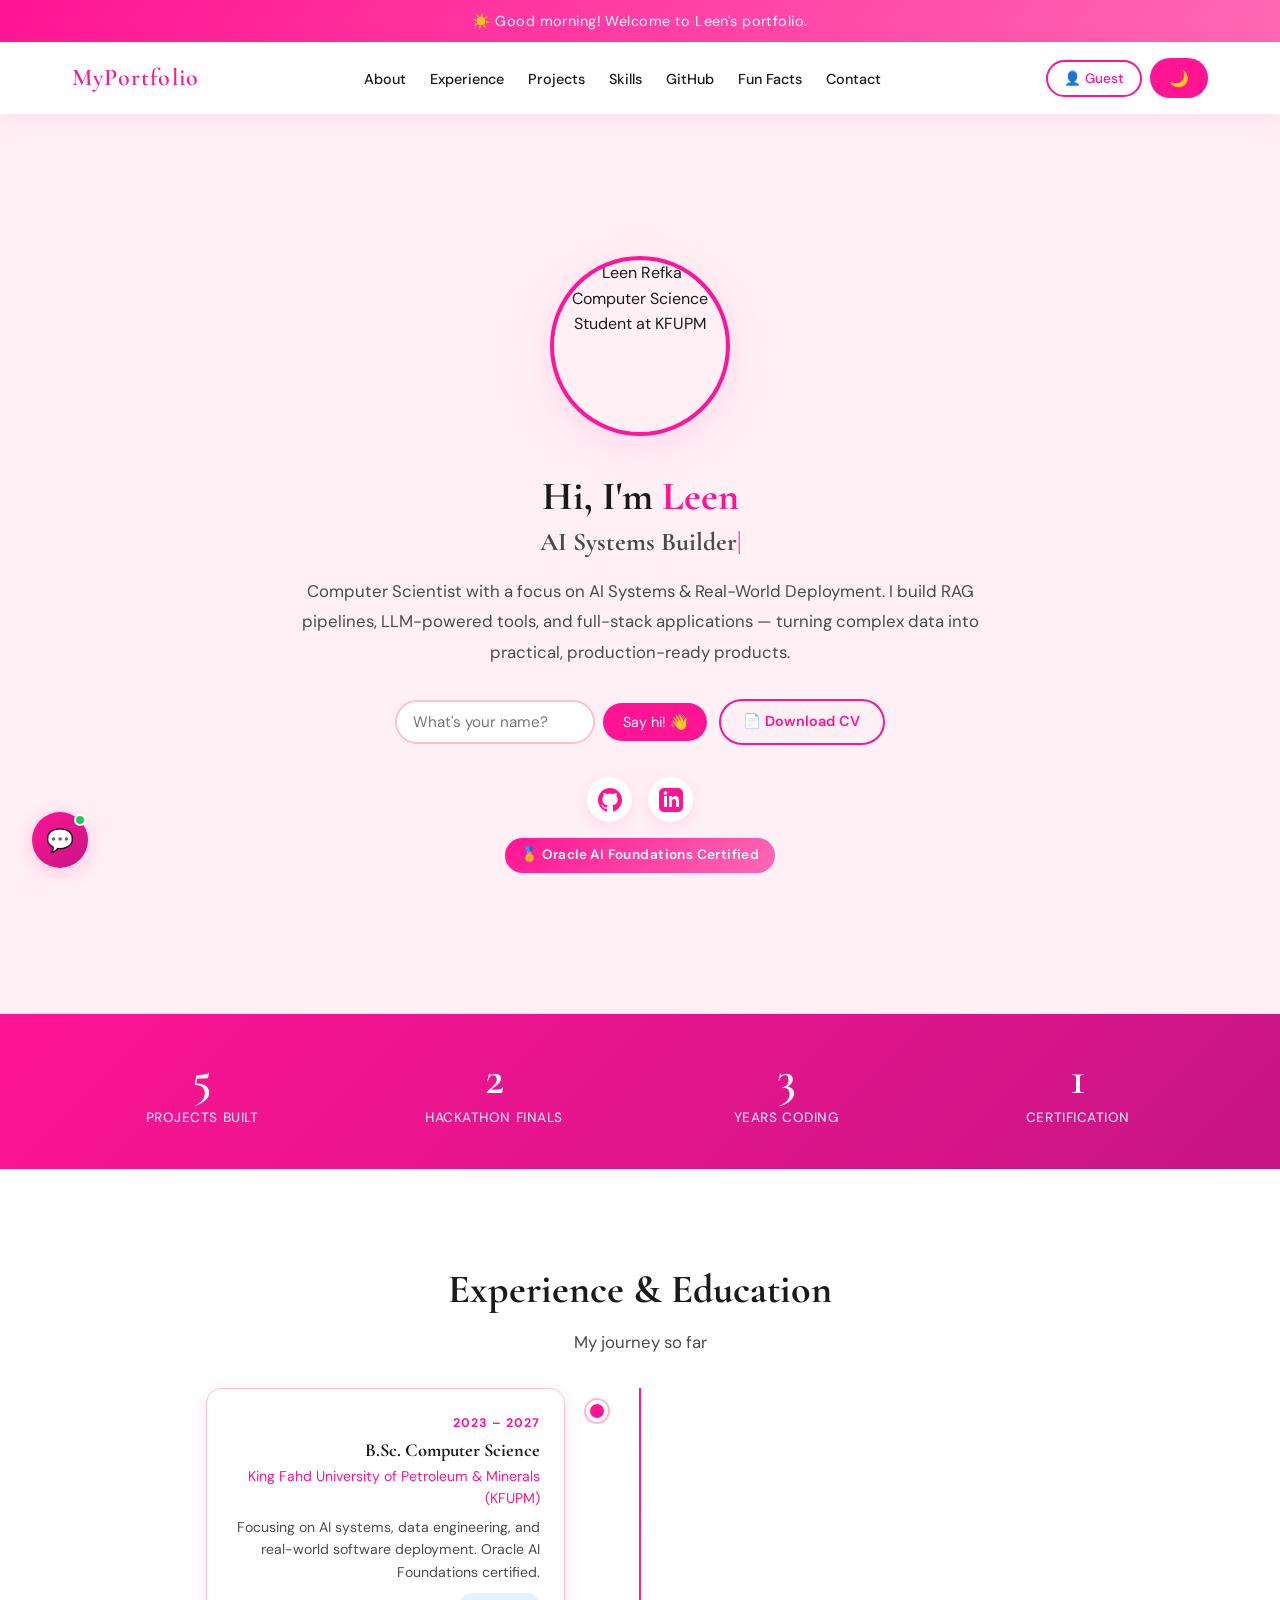
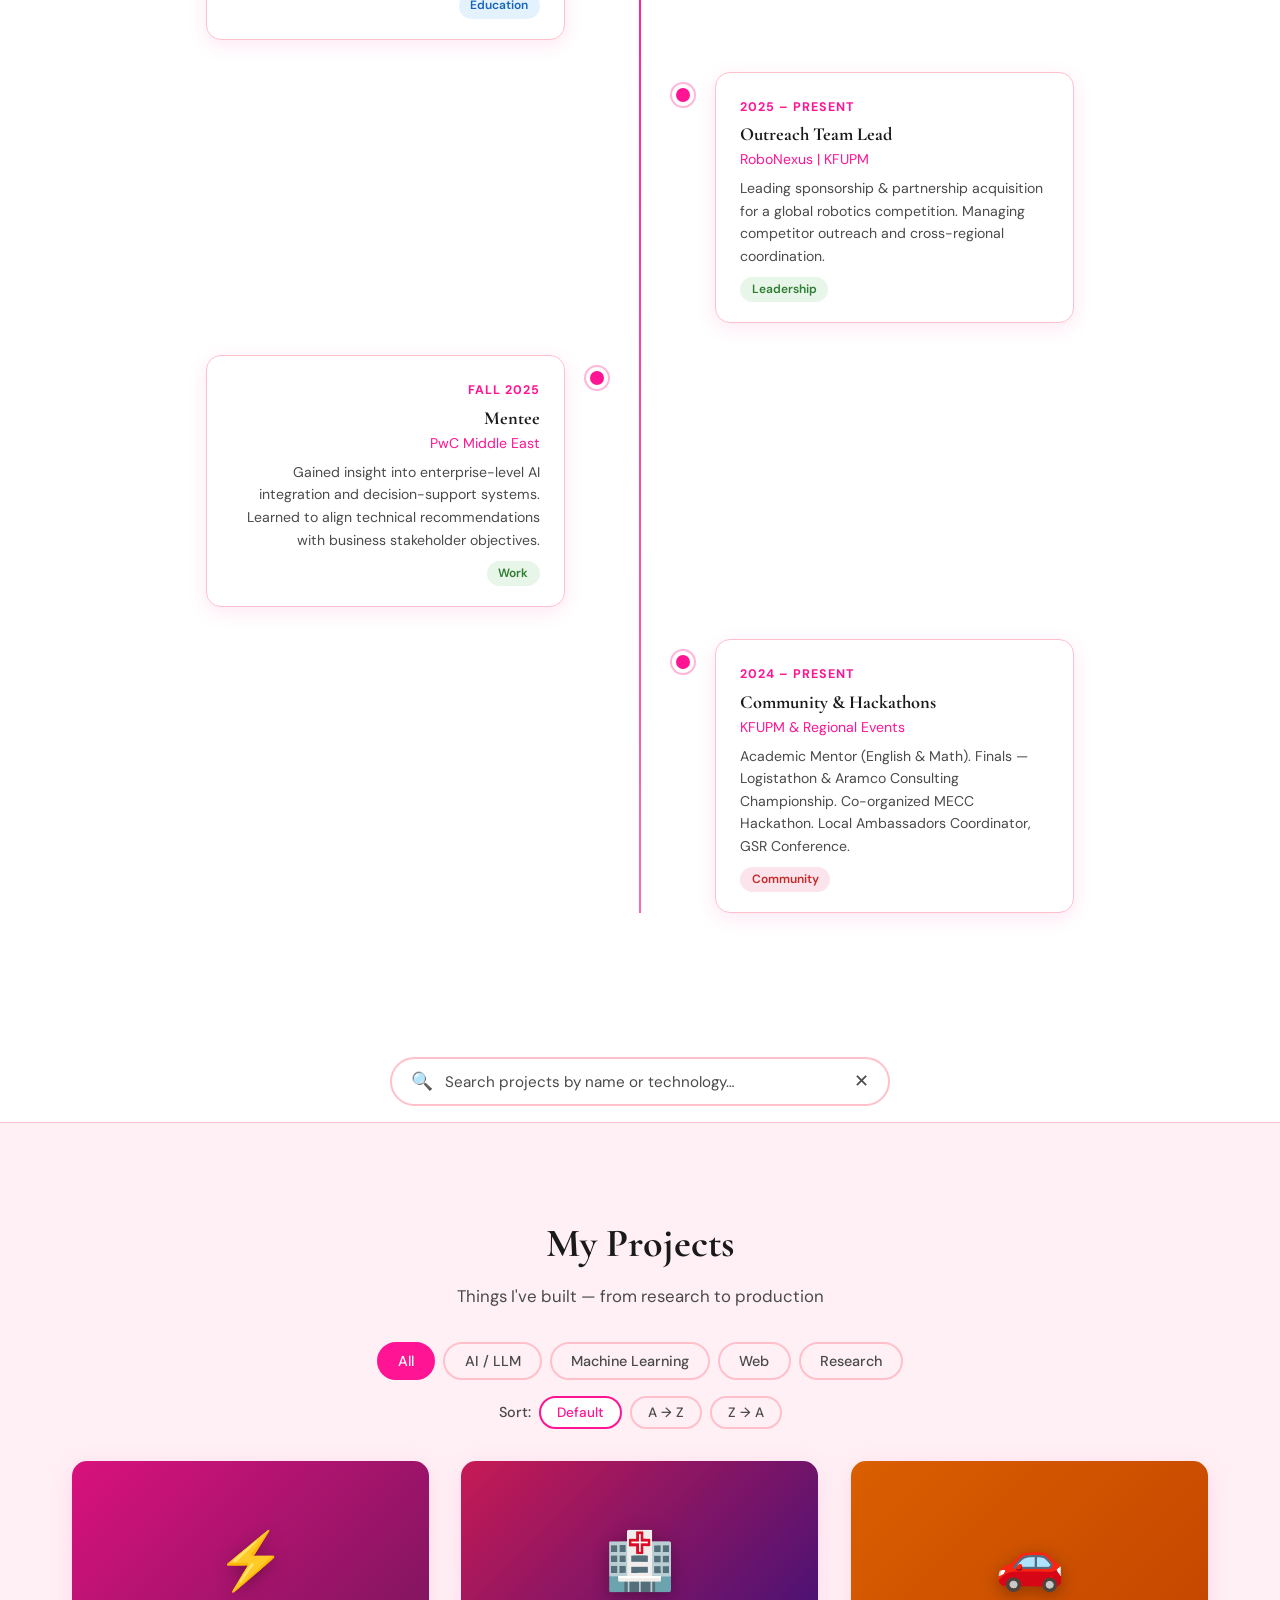
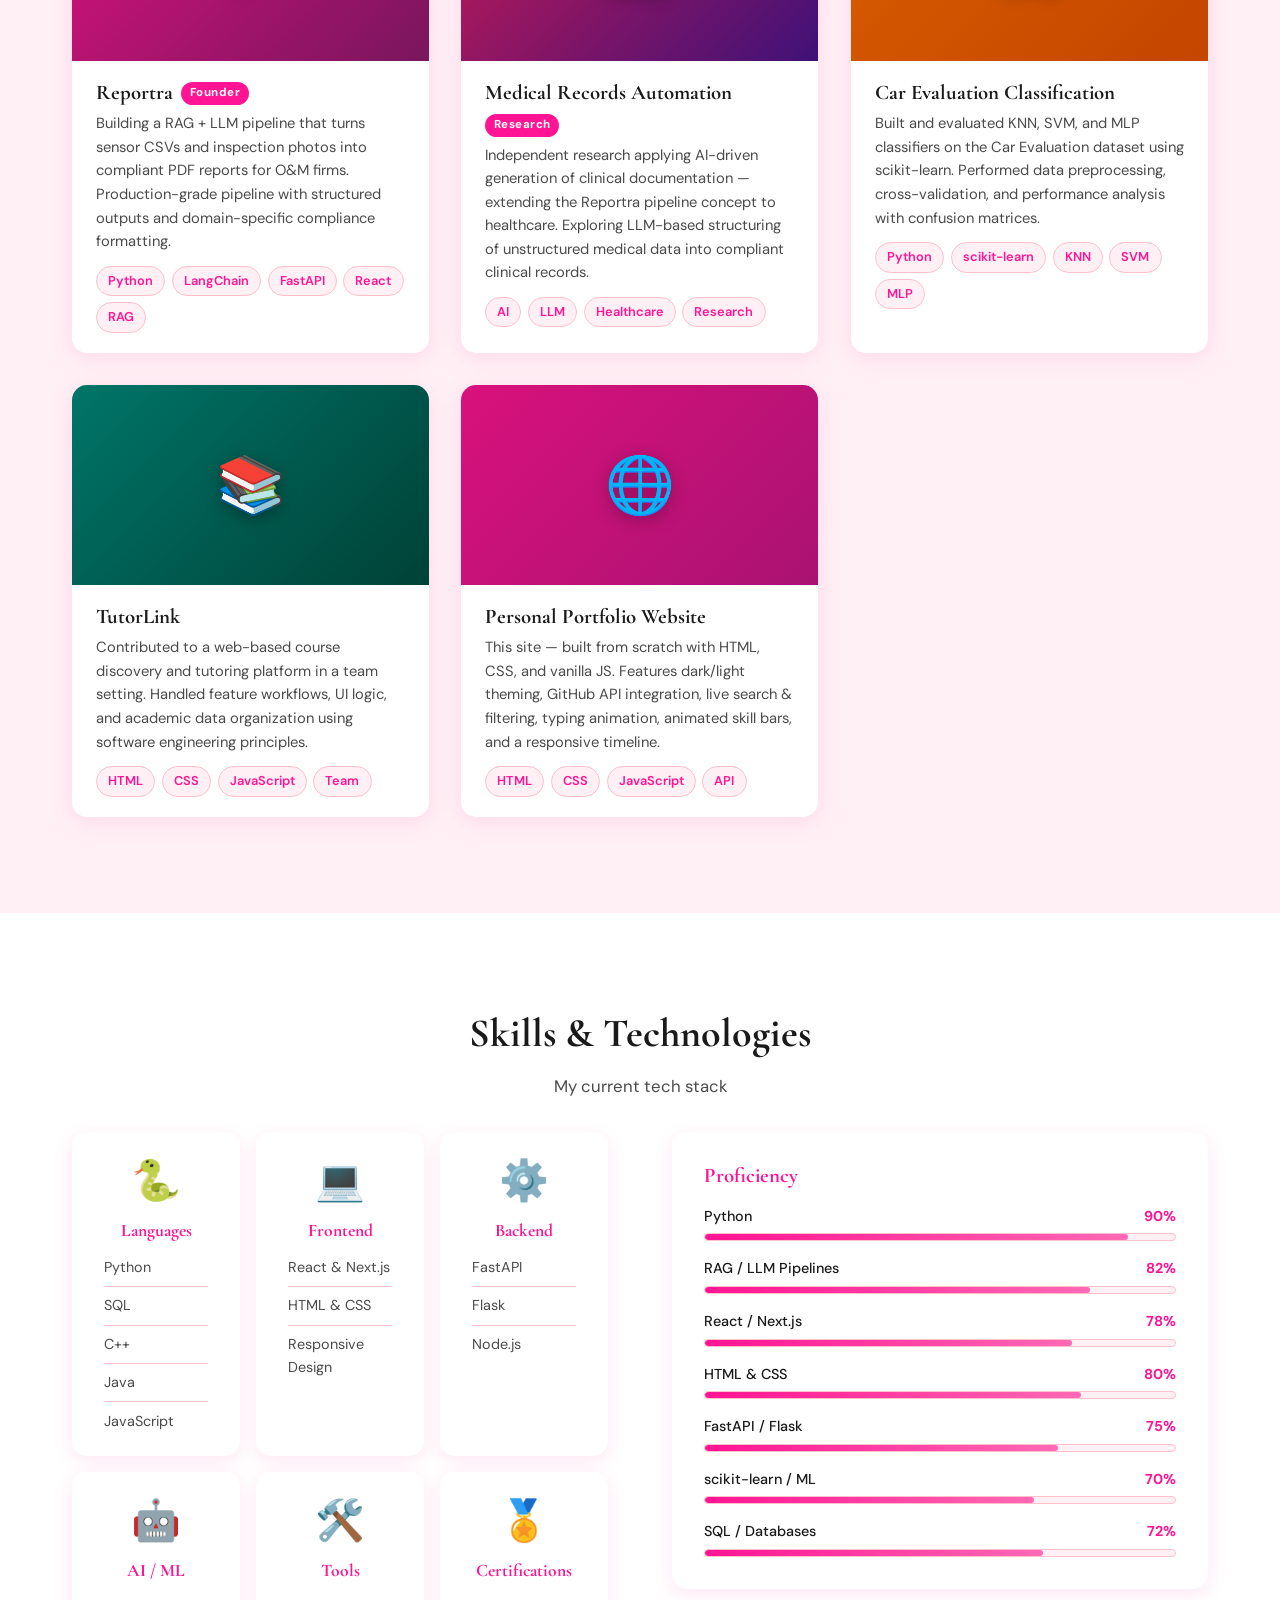
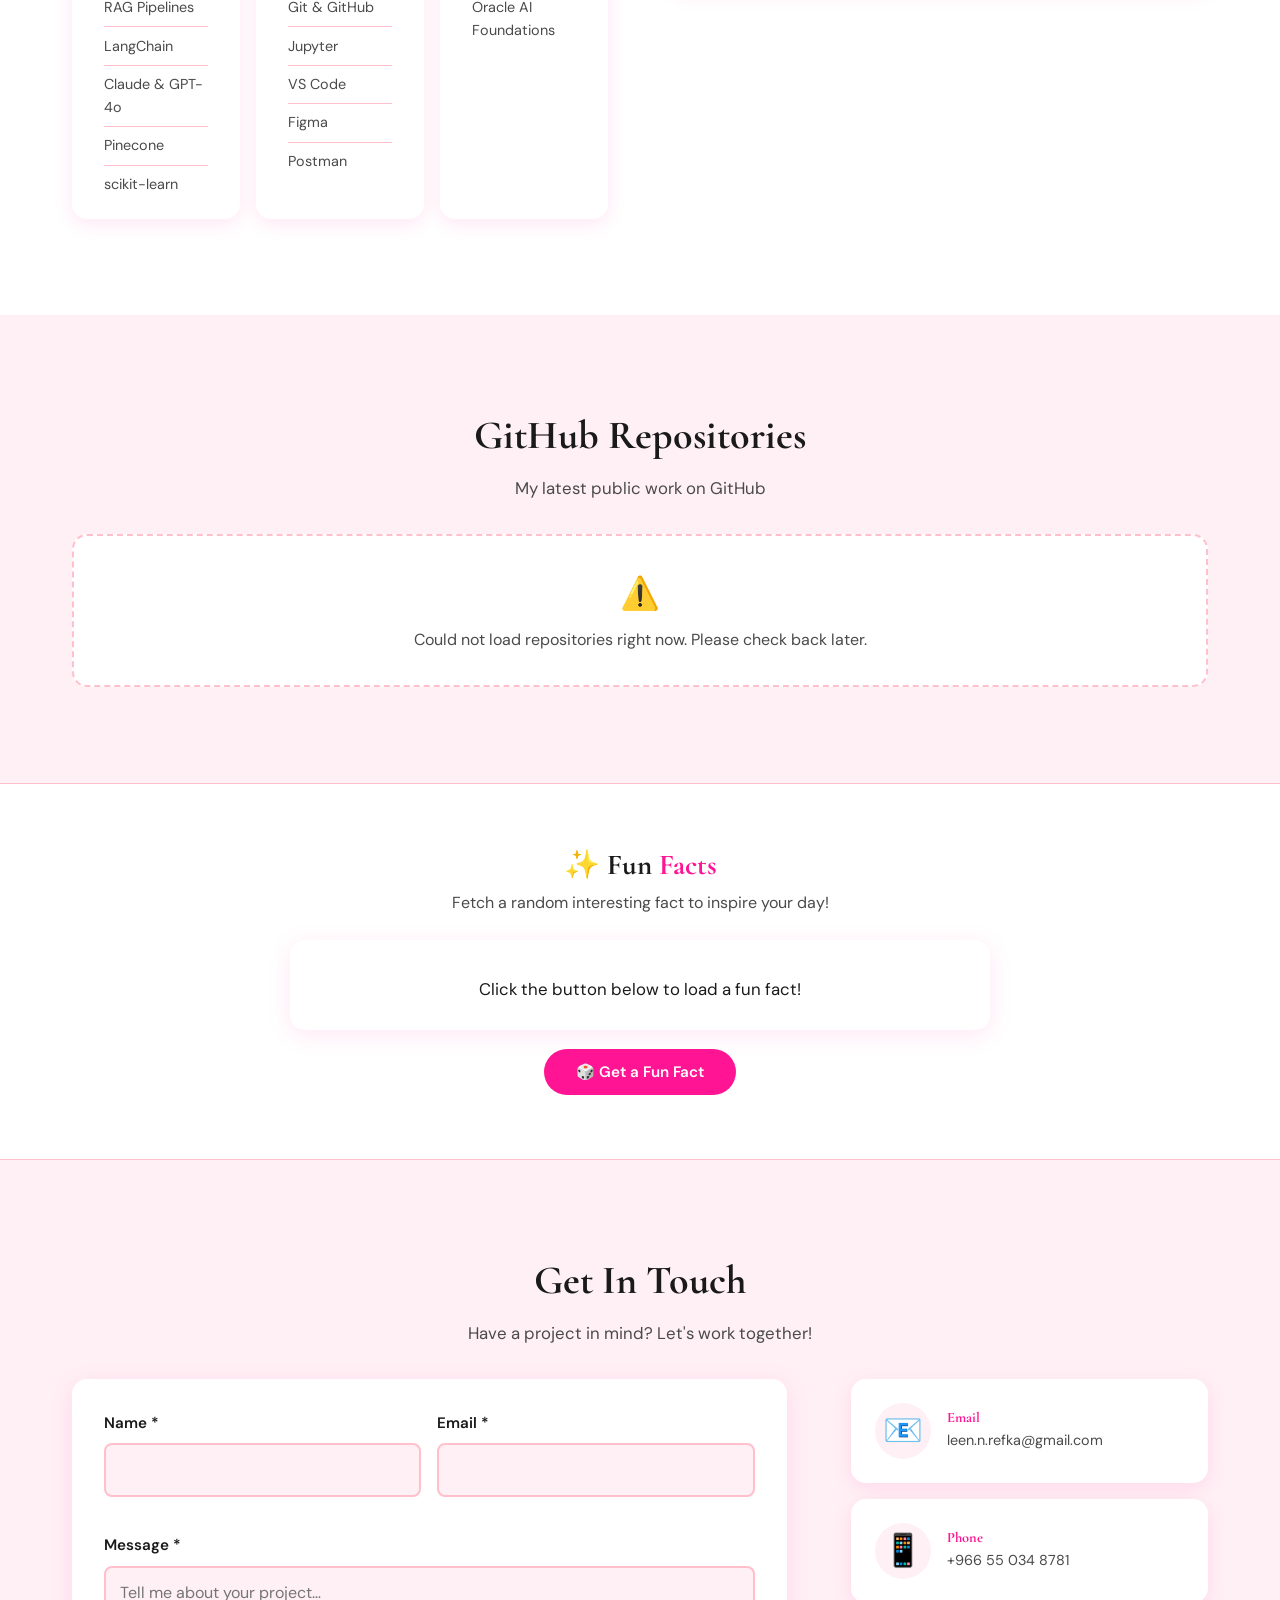
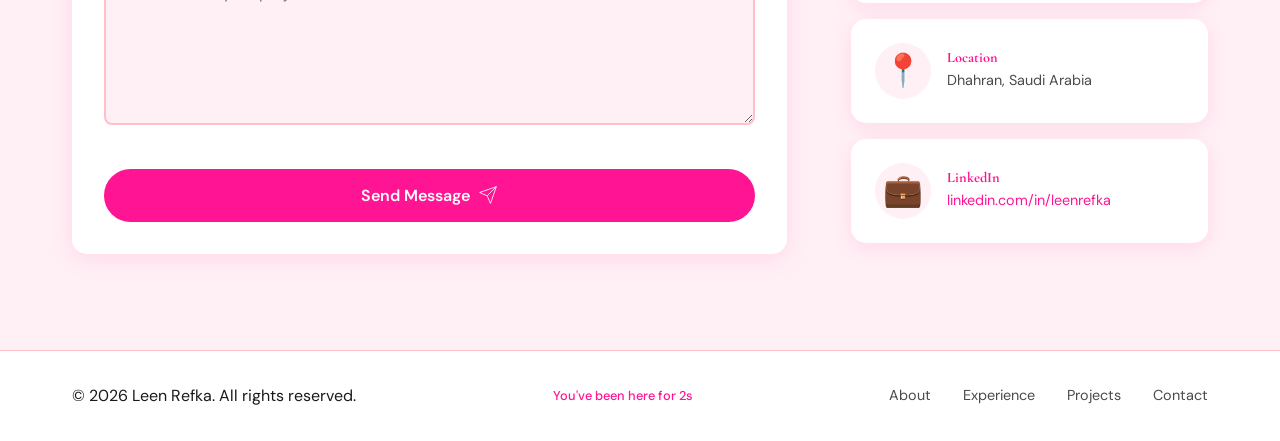
==== commit 4bd06891: "Add chatbot and innovative features" ====
--- a/index.html
+++ b/index.html
@@ -581,6 +581,38 @@
     <!-- Back to Top Button -->
     <button id="backToTop" class="back-to-top" aria-label="Scroll back to top" title="Back to top">↑</button>
 
+    <!-- Chatbot -->
+    <div id="chatbot" class="chatbot" aria-live="polite">
+        <div class="chat-window" id="chatWindow" hidden>
+            <div class="chat-header">
+                <div class="chat-avatar" aria-hidden="true">💬</div>
+                <div>
+                    <p class="chat-name">Ask Leen</p>
+                    <p class="chat-status"><span class="chat-dot"></span> Online</p>
+                </div>
+                <button class="chat-close" id="chatClose" aria-label="Close chat">✕</button>
+            </div>
+            <div class="chat-messages" id="chatMessages" role="log" aria-label="Chat messages"></div>
+            <div class="chat-suggestions" id="chatSuggestions">
+                <button class="suggestion-chip" data-q="What is Reportra?">What is Reportra?</button>
+                <button class="suggestion-chip" data-q="What's your tech stack?">Tech stack</button>
+                <button class="suggestion-chip" data-q="Are you open to internships?">Open to internships?</button>
+                <button class="suggestion-chip" data-q="Tell me about your experience">Experience</button>
+                <button class="suggestion-chip" data-q="What hackathons have you done?">Hackathons</button>
+                <button class="suggestion-chip" data-q="How can I contact you?">Contact</button>
+            </div>
+            <form class="chat-input-row" id="chatForm" autocomplete="off">
+                <input type="text" id="chatInput" placeholder="Ask me anything…" aria-label="Type your question" maxlength="120" />
+                <button type="submit" aria-label="Send message">➤</button>
+            </form>
+        </div>
+        <button class="chat-bubble" id="chatBubble" aria-label="Open chat with Leen's assistant" title="Ask me anything!">
+            <span class="chat-bubble-icon">💬</span>
+            <span class="chat-bubble-close" hidden>✕</span>
+            <span class="chat-bubble-ping" aria-hidden="true"></span>
+        </button>
+    </div>
+
     <script src="js/script.js"></script>
 </body>
 </html>
--- a/css/styles.css
+++ b/css/styles.css
@@ -790,6 +790,211 @@
 .visit-timer { font-size: 0.8rem; color: var(--accent); font-weight: 500; }
 
 /* =========================
+   CHATBOT
+   ========================= */
+.chatbot {
+    position: fixed;
+    bottom: 2rem;
+    left: 2rem;
+    z-index: 1000;
+    display: flex;
+    flex-direction: column;
+    align-items: flex-start;
+}
+
+.chat-bubble {
+    width: 56px; height: 56px;
+    border-radius: 50%;
+    background: linear-gradient(135deg, var(--accent), #c71585);
+    color: white;
+    font-size: 1.4rem;
+    border: none;
+    cursor: pointer;
+    box-shadow: 0 4px 20px var(--shadow-hover);
+    position: relative;
+    display: flex; align-items: center; justify-content: center;
+    transition: transform 0.3s ease, box-shadow 0.3s ease;
+}
+.chat-bubble:hover { transform: scale(1.1); box-shadow: 0 8px 30px var(--shadow-hover); }
+
+.chat-bubble-ping {
+    position: absolute;
+    top: 2px; right: 2px;
+    width: 12px; height: 12px;
+    border-radius: 50%;
+    background: #22c55e;
+    border: 2px solid white;
+    animation: ping 1.5s ease-in-out infinite;
+}
+@keyframes ping {
+    0%, 100% { transform: scale(1); opacity: 1; }
+    50%       { transform: scale(1.4); opacity: 0.6; }
+}
+
+.chat-window {
+    background: var(--bg-card);
+    border-radius: 18px;
+    box-shadow: 0 12px 50px rgba(0,0,0,0.18);
+    width: 320px;
+    max-height: 480px;
+    display: flex;
+    flex-direction: column;
+    overflow: hidden;
+    margin-bottom: 0.75rem;
+    border: 1px solid var(--border);
+    animation: chatSlideUp 0.25s ease;
+}
+.chat-window[hidden] { display: none; }
+@keyframes chatSlideUp {
+    from { opacity: 0; transform: translateY(20px); }
+    to   { opacity: 1; transform: translateY(0); }
+}
+
+.chat-header {
+    background: linear-gradient(135deg, var(--accent), #c71585);
+    color: white;
+    padding: 0.9rem 1rem;
+    display: flex;
+    align-items: center;
+    gap: 0.75rem;
+}
+.chat-avatar {
+    width: 36px; height: 36px;
+    background: rgba(255,255,255,0.2);
+    border-radius: 50%;
+    display: flex; align-items: center; justify-content: center;
+    font-size: 1.1rem;
+    flex-shrink: 0;
+}
+.chat-name { font-weight: 600; font-size: 0.95rem; margin: 0; font-family: var(--font-body); }
+.chat-status {
+    font-size: 0.75rem;
+    opacity: 0.85;
+    display: flex;
+    align-items: center;
+    gap: 0.3rem;
+    margin: 0;
+    font-family: var(--font-body);
+}
+.chat-dot {
+    width: 7px; height: 7px;
+    background: #22c55e;
+    border-radius: 50%;
+    display: inline-block;
+}
+.chat-close {
+    margin-left: auto;
+    background: rgba(255,255,255,0.15);
+    color: white;
+    border: none;
+    border-radius: 50%;
+    width: 28px; height: 28px;
+    cursor: pointer;
+    font-size: 0.85rem;
+    display: flex; align-items: center; justify-content: center;
+    transition: background 0.2s;
+    flex-shrink: 0;
+}
+.chat-close:hover { background: rgba(255,255,255,0.3); }
+
+.chat-messages {
+    flex: 1;
+    overflow-y: auto;
+    padding: 1rem;
+    display: flex;
+    flex-direction: column;
+    gap: 0.6rem;
+    scroll-behavior: smooth;
+}
+.chat-messages::-webkit-scrollbar { width: 4px; }
+.chat-messages::-webkit-scrollbar-thumb { background: var(--border); border-radius: 4px; }
+
+.chat-msg {
+    max-width: 82%;
+    padding: 0.6rem 0.9rem;
+    border-radius: 14px;
+    font-size: 0.88rem;
+    line-height: 1.5;
+    font-family: var(--font-body);
+    animation: msgPop 0.2s ease;
+}
+@keyframes msgPop { from { opacity: 0; transform: scale(0.92); } to { opacity: 1; transform: scale(1); } }
+
+.chat-msg.bot {
+    background: var(--bg-secondary);
+    color: var(--text-primary);
+    border-bottom-left-radius: 4px;
+    align-self: flex-start;
+}
+.chat-msg.user {
+    background: var(--accent);
+    color: white;
+    border-bottom-right-radius: 4px;
+    align-self: flex-end;
+}
+
+.chat-suggestions {
+    padding: 0.5rem 0.75rem;
+    display: flex;
+    flex-wrap: wrap;
+    gap: 0.4rem;
+    border-top: 1px solid var(--border);
+}
+.suggestion-chip {
+    background: var(--bg-secondary);
+    color: var(--accent);
+    border: 1px solid var(--border);
+    border-radius: 20px;
+    padding: 0.3rem 0.7rem;
+    font-size: 0.78rem;
+    font-family: var(--font-body);
+    font-weight: 500;
+    cursor: pointer;
+    transition: all 0.2s;
+    white-space: nowrap;
+}
+.suggestion-chip:hover { background: var(--accent); color: white; border-color: var(--accent); }
+
+.chat-input-row {
+    display: flex;
+    gap: 0.4rem;
+    padding: 0.6rem 0.75rem;
+    border-top: 1px solid var(--border);
+    background: var(--bg-card);
+}
+#chatInput {
+    flex: 1;
+    padding: 0.5rem 0.8rem;
+    border: 1.5px solid var(--border);
+    border-radius: 50px;
+    background: var(--bg-secondary);
+    color: var(--text-primary);
+    font-size: 0.88rem;
+    font-family: var(--font-body);
+    outline: none;
+    transition: border-color 0.2s;
+}
+#chatInput:focus { border-color: var(--accent); }
+.chat-input-row button {
+    background: var(--accent);
+    color: white;
+    border: none;
+    border-radius: 50%;
+    width: 34px; height: 34px;
+    font-size: 0.9rem;
+    cursor: pointer;
+    display: flex; align-items: center; justify-content: center;
+    transition: background 0.2s;
+    flex-shrink: 0;
+}
+.chat-input-row button:hover { background: var(--accent-hover); }
+
+@media (max-width: 480px) {
+    .chatbot { left: 1rem; bottom: 1rem; }
+    .chat-window { width: 290px; }
+}
+
+/* =========================
    BACK TO TOP
    ========================= */
 .back-to-top {
